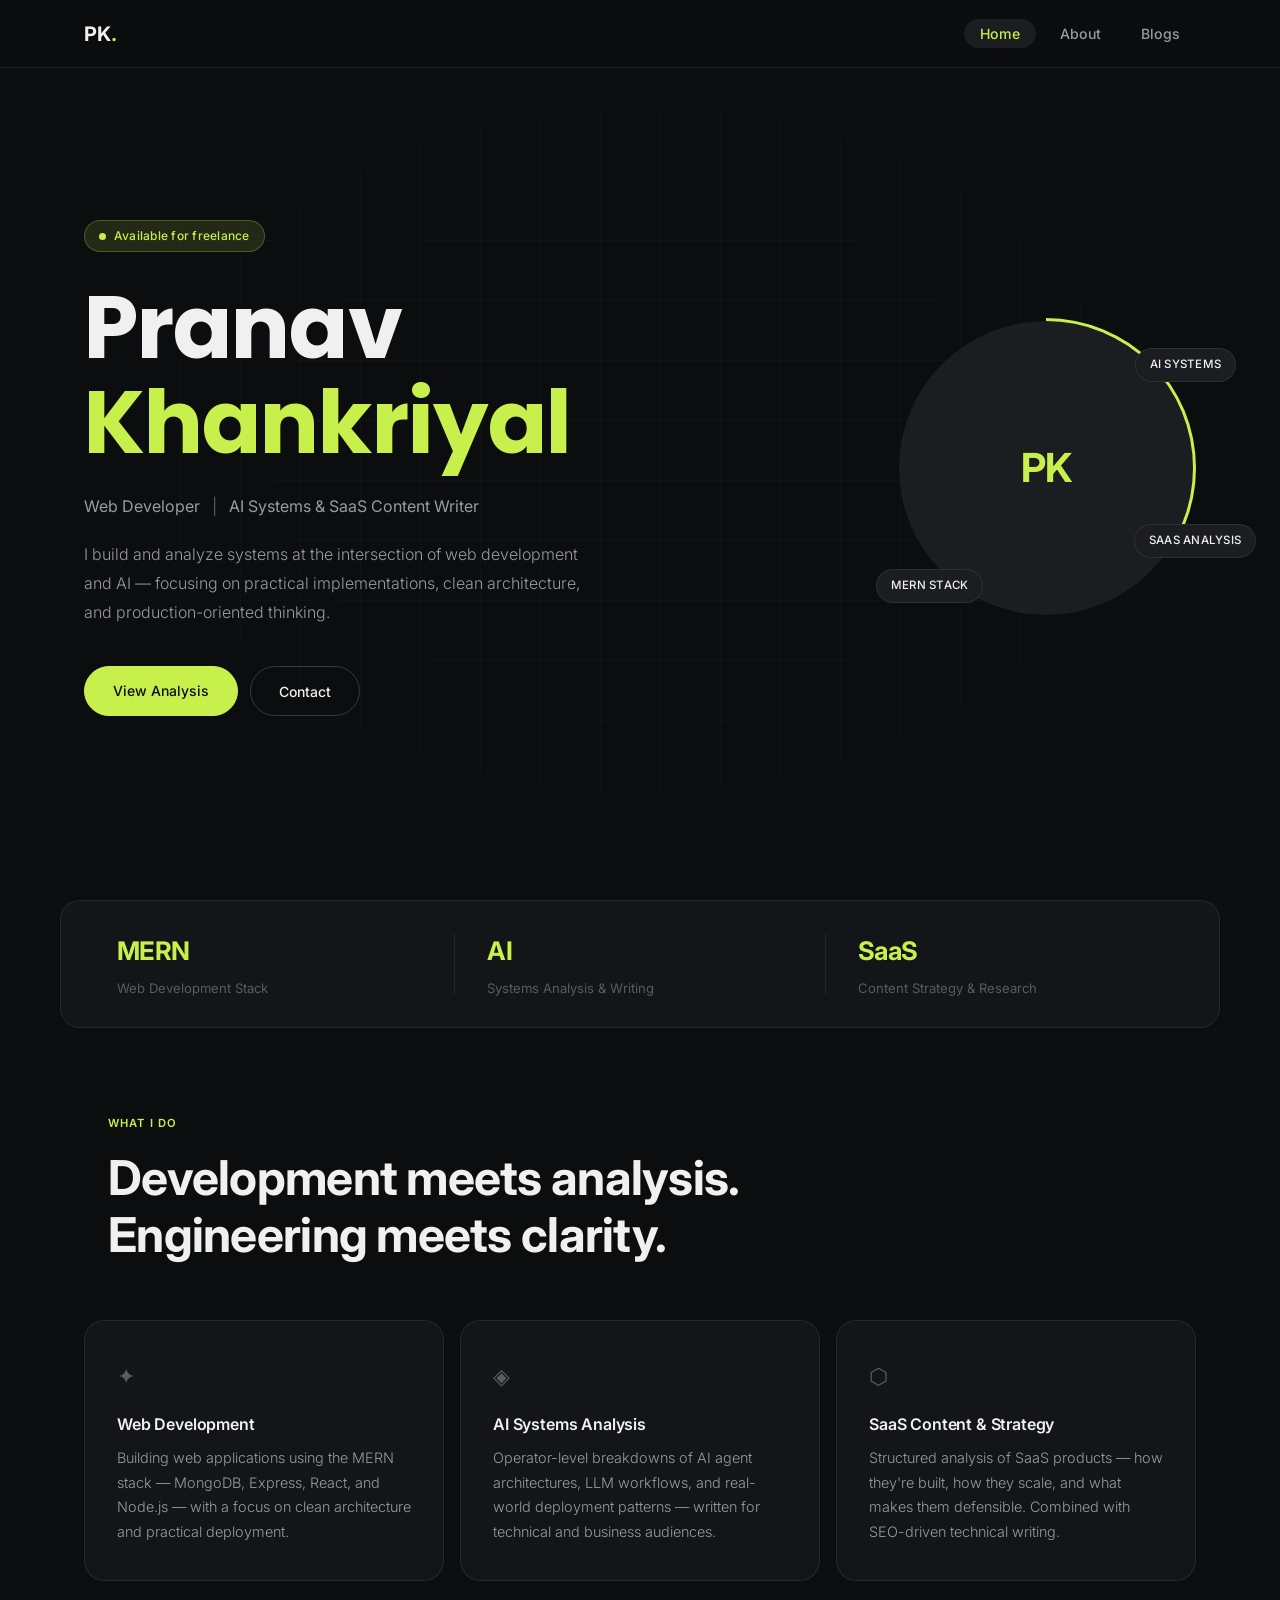
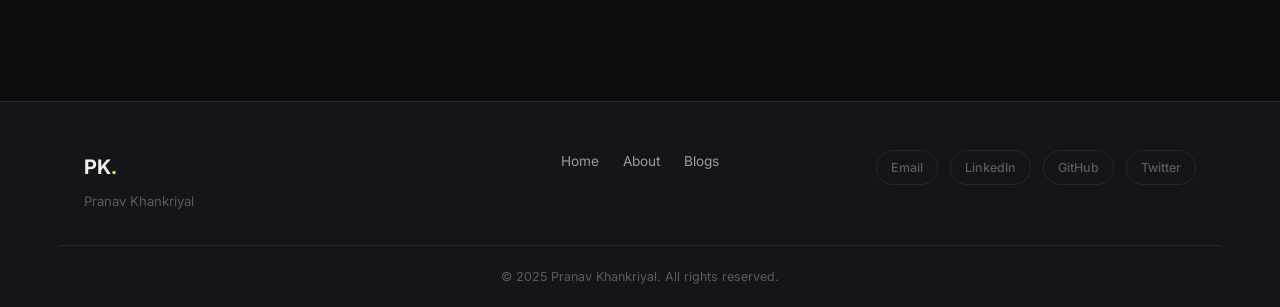
==== index.html @ 28753bcf "Add files via upload" ====
<!DOCTYPE html>
<html lang="en">
<head>
  <meta charset="UTF-8" />
  <meta name="viewport" content="width=device-width, initial-scale=1.0" />
  <title>Pranav Khankriyal — Web Developer & AI Systems Writer</title>
  <meta name="description" content="Pranav Khankriyal — Web Developer | AI Systems & SaaS Content Writer. Building and analyzing systems at the intersection of web development and AI." />
  <link rel="stylesheet" href="styles.css" />
  <link rel="preconnect" href="https://fonts.googleapis.com" />
  <link rel="preconnect" href="https://fonts.gstatic.com" crossorigin />
  <link href="https://fonts.googleapis.com/css2?family=Inter:wght@300;400;500;600;700&family=Poppins:wght@600;700&display=swap" rel="stylesheet" />
</head>
<body>

  <!-- NAVBAR -->
  <nav class="navbar" id="navbar">
    <div class="nav-inner">
      <a href="index.html" class="nav-logo">PK<span class="dot">.</span></a>
      <ul class="nav-links" id="navLinks">
        <li><a href="index.html" class="active">Home</a></li>
        <li><a href="about.html">About</a></li>
        <li><a href="blogs.html">Blogs</a></li>
      </ul>
      <button class="hamburger" id="hamburger" aria-label="Toggle menu" aria-expanded="false">
        <span></span><span></span><span></span>
      </button>
    </div>
  </nav>

  <!-- HERO -->
  <main>
    <section class="hero" id="hero">
      <div class="hero-bg-grid"></div>
      <div class="hero-content">
        <span class="hero-badge">Available for freelance</span>
        <h1 class="hero-name">
          Pranav<br /><em>Khankriyal</em>
        </h1>
        <p class="hero-subtitle">Web Developer <span class="sep">|</span> AI Systems &amp; SaaS Content Writer</p>
        <p class="hero-desc">
          I build and analyze systems at the intersection of web development and AI — focusing on practical implementations, clean architecture, and production-oriented thinking.
        </p>
        <div class="hero-ctas">
          <a href="blogs.html" class="btn btn-primary">View Analysis</a>
          <button class="btn btn-outline" id="contactBtn">Contact</button>
        </div>
      </div>
      <div class="hero-visual">
        <div class="profile-ring">
          <img src="assets/profile.jpg" alt="Pranav Khankriyal" class="profile-img" onerror="this.style.display='none'; this.nextElementSibling.style.display='flex'" />
          <div class="profile-placeholder" aria-label="Profile photo placeholder" style="display:none">PK</div>
        </div>
        <div class="floating-tag tag-1">AI Systems</div>
        <div class="floating-tag tag-2">SaaS Analysis</div>
        <div class="floating-tag tag-3">MERN Stack</div>
      </div>
    </section>

    <!-- QUICK STATS -->
    <section class="stats-strip">
      <div class="stat-item">
        <span class="stat-num">MERN</span>
        <span class="stat-label">Web Development Stack</span>
      </div>
      <div class="stat-divider"></div>
      <div class="stat-item">
        <span class="stat-num">AI</span>
        <span class="stat-label">Systems Analysis & Writing</span>
      </div>
      <div class="stat-divider"></div>
      <div class="stat-item">
        <span class="stat-num">SaaS</span>
        <span class="stat-label">Content Strategy & Research</span>
      </div>
    </section>

    <!-- WHAT I DO -->
    <section class="services">
      <div class="section-header">
        <span class="section-tag">What I Do</span>
        <h2 class="section-title">Development meets analysis.<br />Engineering meets clarity.</h2>
      </div>
      <div class="services-grid">
        <div class="service-card">
          <div class="service-icon">✦</div>
          <h3>Web Development</h3>
          <p>Building web applications using the MERN stack — MongoDB, Express, React, and Node.js — with a focus on clean architecture and practical deployment.</p>
        </div>
        <div class="service-card">
          <div class="service-icon">◈</div>
          <h3>AI Systems Analysis</h3>
          <p>Operator-level breakdowns of AI agent architectures, LLM workflows, and real-world deployment patterns — written for technical and business audiences.</p>
        </div>
        <div class="service-card">
          <div class="service-icon">⬡</div>
          <h3>SaaS Content & Strategy</h3>
          <p>Structured analysis of SaaS products — how they're built, how they scale, and what makes them defensible. Combined with SEO-driven technical writing.</p>
        </div>
      </div>
    </section>
  </main>

  <!-- FOOTER -->
  <footer class="footer" id="footer">
    <div class="footer-inner">
      <div class="footer-brand">
        <span class="nav-logo">PK<span class="dot">.</span></span>
        <p>Pranav Khankriyal</p>
      </div>
      <div class="footer-links">
        <a href="index.html">Home</a>
        <a href="about.html">About</a>
        <a href="blogs.html">Blogs</a>
      </div>
      <div class="footer-social">
        <a href="mailto:pranavkhankriyal@gmail.com" class="social-link">Email</a>
        <a href="https://www.linkedin.com/in/pranav-khankriyal-8a0748310" target="_blank" rel="noopener noreferrer" class="social-link">LinkedIn</a>
        <a href="#" class="social-link">GitHub</a>
        <a href="#" class="social-link">Twitter</a>
      </div>
    </div>
    <div class="footer-bottom">
      <p>© 2025 Pranav Khankriyal. All rights reserved.</p>
    </div>
  </footer>

  <script src="script.js"></script>
</body>
</html>
---- styles.css ----
/* ============================================================
   PRANAV KHANKRIYAL — PORTFOLIO STYLESHEET
   Aesthetic: Editorial dark-base, sharp typographic contrast
   Fonts: Syne (display) + DM Sans (body)
   ============================================================ */

/* ----------------------------------------------------------
   CUSTOM PROPERTIES
   ---------------------------------------------------------- */
:root {
  --bg: #0c0d0f;
  --bg-surface: #131518;
  --bg-elevated: #1b1d21;
  --border: rgba(255, 255, 255, 0.08);
  --border-hover: rgba(255, 255, 255, 0.18);

  --text-primary: #f0f0ee;
  --text-secondary: #9a9b9d;
  --text-muted: #5a5b5d;

  --accent: #c8f04c;       /* Sharp lime — signature accent */
  --accent-dim: rgba(200, 240, 76, 0.12);
  --accent-hover: #d4f562;

  --font-display: 'Inter', sans-serif;
  --font-body: 'Inter', sans-serif;

  --radius-sm: 6px;
  --radius-md: 12px;
  --radius-lg: 20px;
  --radius-pill: 100px;

  --nav-h: 68px;
  --max-w: 1160px;
  --section-gap: 120px;

  --transition: 0.25s cubic-bezier(0.4, 0, 0.2, 1);
  --transition-slow: 0.45s cubic-bezier(0.4, 0, 0.2, 1);
}

/* ----------------------------------------------------------
   RESET & BASE
   ---------------------------------------------------------- */
*, *::before, *::after { box-sizing: border-box; margin: 0; padding: 0; }

html {
  scroll-behavior: smooth;
  font-size: 16px;
}

body {
  background-color: var(--bg);
  color: var(--text-primary);
  font-family: 'Inter', sans-serif;
  font-weight: 400;
  line-height: 1.7;
  -webkit-font-smoothing: antialiased;
  overflow-x: hidden;
}

img { max-width: 100%; display: block; }
a { text-decoration: none; color: inherit; }
ul { list-style: none; }
button { font-family: inherit; cursor: pointer; border: none; background: none; }

/* ----------------------------------------------------------
   TYPOGRAPHY
   ---------------------------------------------------------- */
h1, h2, h3, h4 {
  font-family: 'Inter', sans-serif;
  font-weight: 700;
  line-height: 1.2;
  letter-spacing: -0.015em;
}

em {
  font-style: normal;
  color: var(--accent);
  font-weight: inherit;
  transition: text-shadow 0.3s ease, color 0.3s ease;
}

.hero-name em:hover {
  color: var(--accent-hover);
  text-shadow: 0 0 32px rgba(200, 240, 76, 0.35);
}

/* ----------------------------------------------------------
   LAYOUT UTILITIES
   ---------------------------------------------------------- */
.container {
  max-width: var(--max-w);
  margin: 0 auto;
  padding: 0 24px;
}

/* ----------------------------------------------------------
   NAVBAR
   ---------------------------------------------------------- */
.navbar {
  position: fixed;
  top: 0; left: 0; right: 0;
  z-index: 1000;
  height: var(--nav-h);
  background: rgba(12, 13, 15, 0.82);
  backdrop-filter: blur(18px);
  -webkit-backdrop-filter: blur(18px);
  border-bottom: 1px solid var(--border);
  transition: background var(--transition), box-shadow var(--transition);
}

.navbar.scrolled {
  background: rgba(12, 13, 15, 0.96);
  box-shadow: 0 4px 32px rgba(0,0,0,0.4);
}

.nav-inner {
  max-width: var(--max-w);
  margin: 0 auto;
  padding: 0 24px;
  height: 100%;
  display: flex;
  align-items: center;
  justify-content: space-between;
}

.nav-logo {
  font-family: 'Inter', sans-serif;
  font-size: 1.25rem;
  font-weight: 700;
  color: var(--text-primary);
  letter-spacing: -0.01em;
  transition: color var(--transition);
}

.nav-logo:hover { color: var(--accent); }

.nav-logo .dot { color: var(--accent); }

.nav-links {
  display: flex;
  align-items: center;
  gap: 8px;
}

.nav-links a {
  font-family: 'Inter', sans-serif;
  font-size: 0.88rem;
  font-weight: 500;
  color: var(--text-secondary);
  padding: 6px 16px;
  border-radius: var(--radius-pill);
  transition: color var(--transition), background var(--transition);
  letter-spacing: 0;
}

.nav-links a:hover,
.nav-links a.active {
  color: var(--text-primary);
  background: var(--bg-elevated);
}

.nav-links a.active { color: var(--accent); }

/* Hamburger */
.hamburger {
  display: none;
  flex-direction: column;
  gap: 5px;
  padding: 8px;
  border-radius: var(--radius-sm);
  transition: background var(--transition);
}

.hamburger:hover { background: var(--bg-elevated); }

.hamburger span {
  display: block;
  width: 22px;
  height: 2px;
  background: var(--text-primary);
  border-radius: 2px;
  transition: transform var(--transition), opacity var(--transition);
}

.hamburger.open span:nth-child(1) { transform: translateY(7px) rotate(45deg); }
.hamburger.open span:nth-child(2) { opacity: 0; transform: scaleX(0); }
.hamburger.open span:nth-child(3) { transform: translateY(-7px) rotate(-45deg); }

/* ----------------------------------------------------------
   BUTTONS
   ---------------------------------------------------------- */
.btn {
  display: inline-flex;
  align-items: center;
  gap: 8px;
  font-family: 'Inter', sans-serif;
  font-size: 0.875rem;
  font-weight: 500;
  padding: 12px 28px;
  border-radius: var(--radius-pill);
  border: 1.5px solid transparent;
  transition: background var(--transition), color var(--transition), border-color var(--transition), transform var(--transition), box-shadow var(--transition);
  cursor: pointer;
  white-space: nowrap;
  letter-spacing: 0;
}

.btn:active { transform: scale(0.97); }

.btn-primary {
  background: var(--accent);
  color: #0c0d0f;
  border-color: var(--accent);
}

.btn-primary:hover {
  background: var(--accent-hover);
  border-color: var(--accent-hover);
  box-shadow: 0 0 28px rgba(200, 240, 76, 0.3);
  transform: translateY(-2px);
}

.btn-outline {
  background: transparent;
  color: var(--text-primary);
  border-color: var(--border-hover);
}

.btn-outline:hover {
  border-color: var(--accent);
  color: var(--accent);
  transform: translateY(-2px);
}

.btn-sm {
  padding: 8px 20px;
  font-size: 0.82rem;
}

/* ----------------------------------------------------------
   SECTION COMMON
   ---------------------------------------------------------- */
.section-tag {
  display: inline-block;
  font-family: 'Inter', sans-serif;
  font-size: 0.7rem;
  font-weight: 600;
  letter-spacing: 0.1em;
  text-transform: uppercase;
  color: var(--accent);
  margin-bottom: 16px;
}

.section-title {
  font-size: clamp(2rem, 4vw, 3rem);
  color: var(--text-primary);
  margin-bottom: 56px;
}

.section-header {
  max-width: var(--max-w);
  margin: 0 auto;
  padding: 0 24px;
  margin-bottom: 0;
}

/* ----------------------------------------------------------
   HERO
   ---------------------------------------------------------- */
.hero {
  min-height: 100vh;
  display: flex;
  align-items: center;
  justify-content: space-between;
  padding: calc(var(--nav-h) + 48px) 24px 80px;
  max-width: var(--max-w);
  margin: 0 auto;
  gap: 64px;
  position: relative;
}

.hero-bg-grid {
  position: fixed;
  inset: 0;
  z-index: -1;
  background-image:
    linear-gradient(rgba(255,255,255,0.025) 1px, transparent 1px),
    linear-gradient(90deg, rgba(255,255,255,0.025) 1px, transparent 1px);
  background-size: 60px 60px;
  mask-image: radial-gradient(ellipse 80% 80% at 50% 50%, black 30%, transparent 100%);
}

.hero-content {
  flex: 1 1 0;
  min-width: 0;
  max-width: 580px;
}

.hero-badge {
  display: inline-flex;
  align-items: center;
  gap: 8px;
  font-size: 0.75rem;
  font-weight: 500;
  color: var(--accent);
  background: var(--accent-dim);
  border: 1px solid rgba(200, 240, 76, 0.25);
  padding: 5px 14px;
  border-radius: var(--radius-pill);
  margin-bottom: 28px;
  letter-spacing: 0.02em;
}

.hero-badge::before {
  content: '';
  width: 7px; height: 7px;
  background: var(--accent);
  border-radius: 50%;
  animation: pulse 2s ease-in-out infinite;
}

@keyframes pulse {
  0%, 100% { opacity: 1; transform: scale(1); }
  50% { opacity: 0.5; transform: scale(0.8); }
}

.hero-name {
  font-family: 'Poppins', sans-serif;
  font-size: clamp(3rem, 7vw, 5.5rem);
  font-weight: 700;
  line-height: 1.08;
  letter-spacing: -0.01em;
  margin-bottom: 24px;
  animation: fadeUp 0.7s ease both;
}

.hero-subtitle {
  font-family: 'Inter', sans-serif;
  font-size: clamp(0.9rem, 2vw, 1rem);
  color: var(--text-secondary);
  font-weight: 400;
  margin-bottom: 20px;
  line-height: 1.6;
  animation: fadeUp 0.7s 0.1s ease both;
}

.hero-subtitle .sep {
  color: var(--text-muted);
  margin: 0 8px;
}

.hero-desc {
  font-size: 1rem;
  color: var(--text-secondary);
  font-weight: 300;
  margin-bottom: 40px;
  line-height: 1.8;
  max-width: 520px;
  animation: fadeUp 0.7s 0.2s ease both;
}

.hero-ctas {
  display: flex;
  gap: 12px;
  flex-wrap: wrap;
  animation: fadeUp 0.7s 0.3s ease both;
}

/* Hero Visual */
.hero-visual {
  flex: 0 0 auto;
  position: relative;
  animation: fadeUp 0.7s 0.15s ease both;
  min-width: 300px;
}

.profile-ring {
  width: 300px;
  height: 300px;
  border-radius: 50%;
  padding: 3px;
  background: conic-gradient(var(--accent) 0deg 120deg, transparent 120deg 360deg);
  position: relative;
  flex-shrink: 0;
}

.profile-img {
  width: 100%;
  height: 100%;
  border-radius: 50%;
  object-fit: cover;
  object-position: top center;
  display: block;
}

.profile-placeholder {
  width: 100%;
  height: 100%;
  border-radius: 50%;
  background: var(--bg-elevated);
  display: flex;
  align-items: center;
  justify-content: center;
  font-family: 'Inter', sans-serif;
  font-size: 2.5rem;
  font-weight: 700;
  color: var(--accent);
  letter-spacing: -0.02em;
}

/* Floating tags */
.floating-tag {
  position: absolute;
  font-family: 'Inter', sans-serif;
  font-size: 0.72rem;
  font-weight: 500;
  letter-spacing: 0.02em;
  text-transform: uppercase;
  color: var(--text-primary);
  background: var(--bg-elevated);
  border: 1px solid var(--border);
  padding: 6px 14px;
  border-radius: var(--radius-pill);
  white-space: nowrap;
  animation: float 3s ease-in-out infinite;
}

.tag-1 { top: 10%; right: -40px; animation-delay: 0s; }
.tag-2 { bottom: 20%; right: -60px; animation-delay: 0.8s; }
.tag-3 { bottom: 5%; left: -20px; animation-delay: 1.6s; }

@keyframes float {
  0%, 100% { transform: translateY(0); }
  50% { transform: translateY(-8px); }
}

@keyframes fadeUp {
  from { opacity: 0; transform: translateY(20px); }
  to { opacity: 1; transform: translateY(0); }
}

/* ----------------------------------------------------------
   STATS STRIP
   ---------------------------------------------------------- */
.stats-strip {
  max-width: var(--max-w);
  margin: 0 auto 80px;
  padding: 0 24px;
  display: flex;
  align-items: center;
  gap: 0;
  border: 1px solid var(--border);
  border-radius: var(--radius-lg);
  overflow: hidden;
  background: var(--bg-surface);
}

.stat-item {
  flex: 1;
  display: flex;
  flex-direction: column;
  gap: 4px;
  padding: 28px 32px;
}

.stat-num {
  font-family: 'Inter', sans-serif;
  font-size: 1.6rem;
  font-weight: 700;
  color: var(--accent);
  letter-spacing: -0.02em;
}

.stat-label {
  font-size: 0.82rem;
  color: var(--text-muted);
  font-weight: 400;
}

.stat-divider {
  width: 1px;
  height: 60px;
  background: var(--border);
  flex-shrink: 0;
}

/* ----------------------------------------------------------
   SERVICES SECTION
   ---------------------------------------------------------- */
.services {
  max-width: var(--max-w);
  margin: 0 auto;
  padding: 0 24px var(--section-gap);
}

.services-grid {
  display: grid;
  grid-template-columns: repeat(3, 1fr);
  gap: 16px;
  margin-top: 48px;
}

.service-card {
  background: var(--bg-surface);
  border: 1px solid var(--border);
  border-radius: var(--radius-lg);
  padding: 36px 32px;
  transition: border-color var(--transition), background var(--transition), transform var(--transition-slow);
  cursor: default;
}

.service-card:hover {
  border-color: var(--border-hover);
  background: var(--bg-elevated);
  transform: translateY(-4px);
}

.service-card:hover .service-icon { color: var(--accent); }

.service-icon {
  font-size: 1.4rem;
  margin-bottom: 20px;
  color: var(--text-muted);
  transition: color var(--transition);
}

.service-card h3 {
  font-family: 'Inter', sans-serif;
  font-size: 1rem;
  font-weight: 600;
  margin-bottom: 12px;
  color: var(--text-primary);
  letter-spacing: -0.01em;
}

.service-card p {
  font-size: 0.9rem;
  color: var(--text-secondary);
  line-height: 1.7;
  font-weight: 300;
}

/* ----------------------------------------------------------
   PAGE HERO (About / Blogs)
   ---------------------------------------------------------- */
.page-hero {
  padding: calc(var(--nav-h) + 72px) 24px 64px;
  max-width: var(--max-w);
  margin: 0 auto;
}

.page-title {
  font-size: clamp(2rem, 5vw, 3.2rem);
  font-weight: 700;
  letter-spacing: -0.02em;
  margin-bottom: 20px;
  line-height: 1.2;
  animation: fadeUp 0.6s ease both;
}

.page-subtitle {
  font-size: 1.05rem;
  color: var(--text-secondary);
  font-weight: 300;
  max-width: 560px;
  line-height: 1.75;
  animation: fadeUp 0.6s 0.1s ease both;
}

/* ----------------------------------------------------------
   ABOUT SECTION
   ---------------------------------------------------------- */
.about-section {
  max-width: var(--max-w);
  margin: 0 auto;
  padding: 0 24px var(--section-gap);
}

.about-grid {
  display: grid;
  grid-template-columns: 320px 1fr;
  gap: 48px;
  align-items: start;
}

/* Profile Card */
.about-profile-card {
  background: var(--bg-surface);
  border: 1px solid var(--border);
  border-radius: var(--radius-lg);
  padding: 36px 28px;
  display: flex;
  flex-direction: column;
  align-items: center;
  gap: 16px;
  position: sticky;
  top: calc(var(--nav-h) + 24px);
}

.about-ring {
  width: 160px;
  height: 160px;
}

.about-name {
  font-size: 1.1rem;
  font-weight: 600;
  letter-spacing: -0.01em;
  text-align: center;
}

.about-role {
  font-size: 0.82rem;
  color: var(--text-muted);
  text-align: center;
  line-height: 1.5;
}

.about-quick-facts {
  width: 100%;
  border-top: 1px solid var(--border);
  padding-top: 20px;
  display: flex;
  flex-direction: column;
  gap: 12px;
}

.about-quick-facts li {
  display: flex;
  align-items: center;
  gap: 10px;
  font-size: 0.85rem;
  color: var(--text-secondary);
}

.fact-icon { font-size: 1rem; flex-shrink: 0; }

/* About Text */
.about-text-col {
  display: flex;
  flex-direction: column;
  gap: 48px;
}

.about-block-title {
  font-size: 0.7rem;
  font-weight: 600;
  letter-spacing: 0.09em;
  text-transform: uppercase;
  color: var(--accent);
  margin-bottom: 16px;
}

.about-block p {
  font-size: 1rem;
  color: var(--text-secondary);
  line-height: 1.8;
  font-weight: 300;
  margin-bottom: 12px;
}

.about-block p:last-child { margin-bottom: 0; }

/* Skills */
.skills-grid {
  display: flex;
  flex-wrap: wrap;
  gap: 8px;
  margin-bottom: 16px;
}

.skill-pill {
  font-family: 'Inter', sans-serif;
  font-size: 0.78rem;
  font-weight: 500;
  color: var(--text-primary);
  background: var(--bg-elevated);
  border: 1px solid var(--border);
  padding: 6px 14px;
  border-radius: var(--radius-pill);
  letter-spacing: 0;
  transition: border-color var(--transition), color var(--transition);
  cursor: default;
}

.skill-pill:hover {
  border-color: var(--accent);
  color: var(--accent);
}

.skills-note {
  font-size: 0.88rem !important;
  color: var(--text-muted) !important;
}

.skills-note strong { color: var(--text-secondary); }

/* Interests */
.interests-list {
  display: flex;
  flex-direction: column;
  gap: 20px;
}

.interest-item {
  display: flex;
  gap: 16px;
  align-items: flex-start;
}

.interest-icon {
  font-size: 1rem;
  color: var(--accent);
  flex-shrink: 0;
  margin-top: 2px;
}

.interest-item strong {
  display: block;
  font-family: 'Inter', sans-serif;
  font-size: 0.9rem;
  font-weight: 600;
  margin-bottom: 4px;
  color: var(--text-primary);
}

.interest-item p {
  font-size: 0.88rem !important;
  color: var(--text-muted) !important;
  margin: 0 !important;
}

/* Goal */
.goal-text {
  font-size: 1.1rem !important;
  color: var(--text-primary) !important;
  border-left: 2px solid var(--accent);
  padding-left: 20px;
  font-style: italic;
  line-height: 1.75 !important;
}

/* ----------------------------------------------------------
   BLOG CONTROLS
   ---------------------------------------------------------- */
.blog-controls {
  max-width: var(--max-w);
  margin: 0 auto;
  padding: 0 24px 40px;
}

.filter-tags {
  display: flex;
  flex-wrap: wrap;
  gap: 8px;
}

.filter-btn {
  font-family: 'Inter', sans-serif;
  font-size: 0.82rem;
  font-weight: 500;
  letter-spacing: 0;
  color: var(--text-secondary);
  background: transparent;
  border: 1px solid var(--border);
  padding: 7px 18px;
  border-radius: var(--radius-pill);
  transition: all var(--transition);
  cursor: pointer;
}

.filter-btn:hover {
  border-color: var(--border-hover);
  color: var(--text-primary);
}

.filter-btn.active {
  background: var(--accent);
  color: #0c0d0f;
  border-color: var(--accent);
}

/* ----------------------------------------------------------
   BLOG GRID
   ---------------------------------------------------------- */
.blogs-section {
  max-width: var(--max-w);
  margin: 0 auto;
  padding: 0 24px 80px;
}

.blogs-grid {
  display: grid;
  grid-template-columns: repeat(auto-fill, minmax(320px, 1fr));
  gap: 20px;
}

.blog-card {
  background: var(--bg-surface);
  border: 1px solid var(--border);
  border-radius: var(--radius-lg);
  padding: 32px 28px;
  display: flex;
  flex-direction: column;
  gap: 0;
  transition: border-color var(--transition), background var(--transition), transform var(--transition-slow);
}

.blog-card:hover {
  border-color: var(--border-hover);
  background: var(--bg-elevated);
  transform: translateY(-4px);
}

.blog-card-header {
  display: flex;
  align-items: center;
  justify-content: space-between;
  margin-bottom: 16px;
}

.blog-tag {
  font-family: 'Inter', sans-serif;
  font-size: 0.7rem;
  font-weight: 600;
  letter-spacing: 0.06em;
  text-transform: uppercase;
  color: var(--accent);
  background: var(--accent-dim);
  padding: 4px 10px;
  border-radius: var(--radius-pill);
}

.blog-date {
  font-size: 0.78rem;
  color: var(--text-muted);
}

.blog-card-title {
  font-size: 1.05rem;
  font-weight: 600;
  letter-spacing: -0.01em;
  color: var(--text-primary);
  margin-bottom: 12px;
  line-height: 1.35;
}

.blog-card-desc {
  font-size: 0.88rem;
  color: var(--text-secondary);
  line-height: 1.75;
  font-weight: 300;
  flex: 1;
  margin-bottom: 24px;
}

.blog-card-footer {
  display: flex;
  align-items: center;
  justify-content: space-between;
  border-top: 1px solid var(--border);
  padding-top: 20px;
}

.read-time {
  font-size: 0.78rem;
  color: var(--text-muted);
}

.blog-read-btn { align-self: flex-end; }

.empty-state {
  text-align: center;
  padding: 80px 24px;
  color: var(--text-muted);
}

.empty-state span {
  display: block;
  font-family: var(--font-display);
  font-size: 1.1rem;
  font-weight: 600;
  color: var(--text-secondary);
  margin-bottom: 8px;
}

/* ----------------------------------------------------------
   CTA STRIP
   ---------------------------------------------------------- */
.cta-strip {
  max-width: var(--max-w);
  margin: 0 auto 80px;
  padding: 0 24px;
}

.cta-inner {
  background: var(--bg-surface);
  border: 1px solid var(--border);
  border-radius: var(--radius-lg);
  padding: 56px 48px;
  text-align: center;
  position: relative;
  overflow: hidden;
}

.cta-inner::before {
  content: '';
  position: absolute;
  top: -50%;
  left: 50%;
  transform: translateX(-50%);
  width: 400px;
  height: 200px;
  background: radial-gradient(ellipse, rgba(200,240,76,0.08) 0%, transparent 70%);
  pointer-events: none;
}

.cta-inner h2 {
  font-size: clamp(1.4rem, 3vw, 2rem);
  margin-bottom: 12px;
  letter-spacing: -0.03em;
}

.cta-inner p {
  color: var(--text-secondary);
  margin-bottom: 32px;
  font-size: 1rem;
  font-weight: 300;
}

/* ----------------------------------------------------------
   FOOTER
   ---------------------------------------------------------- */
.footer {
  border-top: 1px solid var(--border);
  background: var(--bg-surface);
}

.footer-inner {
  max-width: var(--max-w);
  margin: 0 auto;
  padding: 48px 24px 32px;
  display: grid;
  grid-template-columns: 1fr auto 1fr;
  align-items: start;
  gap: 32px;
}

.footer-brand p {
  font-size: 0.82rem;
  color: var(--text-muted);
  margin-top: 6px;
}

.footer-links {
  display: flex;
  flex-direction: row;
  align-items: center;
  gap: 24px;
}

.footer-links a {
  font-family: 'Inter', sans-serif;
  font-size: 0.85rem;
  font-weight: 400;
  color: var(--text-secondary);
  transition: color var(--transition);
}

.footer-links a:hover { color: var(--accent); }

.footer-social {
  display: flex;
  gap: 12px;
  justify-content: flex-end;
  flex-wrap: wrap;
}

.social-link {
  font-family: 'Inter', sans-serif;
  font-size: 0.78rem;
  font-weight: 500;
  letter-spacing: 0;
  color: var(--text-muted);
  border: 1px solid var(--border);
  padding: 6px 14px;
  border-radius: var(--radius-pill);
  transition: all var(--transition);
}

.social-link:hover {
  color: var(--accent);
  border-color: var(--accent);
}

.footer-bottom {
  max-width: var(--max-w);
  margin: 0 auto;
  padding: 20px 24px;
  border-top: 1px solid var(--border);
  text-align: center;
}

.footer-bottom p {
  font-size: 0.78rem;
  color: var(--text-muted);
}

/* ----------------------------------------------------------
   BR RESPONSIVE HELPER
   ---------------------------------------------------------- */
.br-desk { display: block; }

/* ----------------------------------------------------------
   RESPONSIVE
   ---------------------------------------------------------- */
@media (max-width: 900px) {
  .hero {
    flex-direction: column-reverse;
    align-items: center;
    text-align: center;
    min-height: auto;
    padding-top: calc(var(--nav-h) + 40px);
    gap: 40px;
  }

  .hero-ctas { justify-content: center; }
  .hero-content { max-width: 100%; min-width: unset; }
  .hero-desc { max-width: 100%; }
  .hero-visual { min-width: unset; }

  .floating-tag { display: none; }

  .profile-ring { width: 200px; height: 200px; }

  .services-grid { grid-template-columns: 1fr; }

  .stats-strip {
    flex-direction: column;
    gap: 0;
  }

  .stat-item { padding: 20px 24px; width: 100%; }

  .stat-divider { width: 100%; height: 1px; }

  .about-grid {
    grid-template-columns: 1fr;
  }

  .about-profile-card {
    position: static;
  }

  .footer-inner {
    grid-template-columns: 1fr;
    text-align: center;
  }

  .footer-social { justify-content: center; }

  .br-desk { display: none; }
}

@media (max-width: 640px) {
  :root { --section-gap: 72px; }

  .hamburger { display: flex; }

  .nav-links {
    position: fixed;
    top: var(--nav-h);
    left: 0; right: 0;
    background: rgba(12, 13, 15, 0.98);
    backdrop-filter: blur(20px);
    flex-direction: column;
    padding: 24px 24px 32px;
    gap: 4px;
    border-bottom: 1px solid var(--border);
    transform: translateY(-110%);
    opacity: 0;
    transition: transform var(--transition), opacity var(--transition);
    pointer-events: none;
  }

  .nav-links.open {
    transform: translateY(0);
    opacity: 1;
    pointer-events: all;
  }

  .nav-links a {
    display: block;
    padding: 12px 16px;
    font-size: 1rem;
    width: 100%;
  }

  .hero-name { font-size: clamp(2.8rem, 11vw, 4rem); }

  .blogs-grid { grid-template-columns: 1fr; }

  .cta-inner { padding: 36px 24px; }

  .section-title { margin-bottom: 32px; }
}
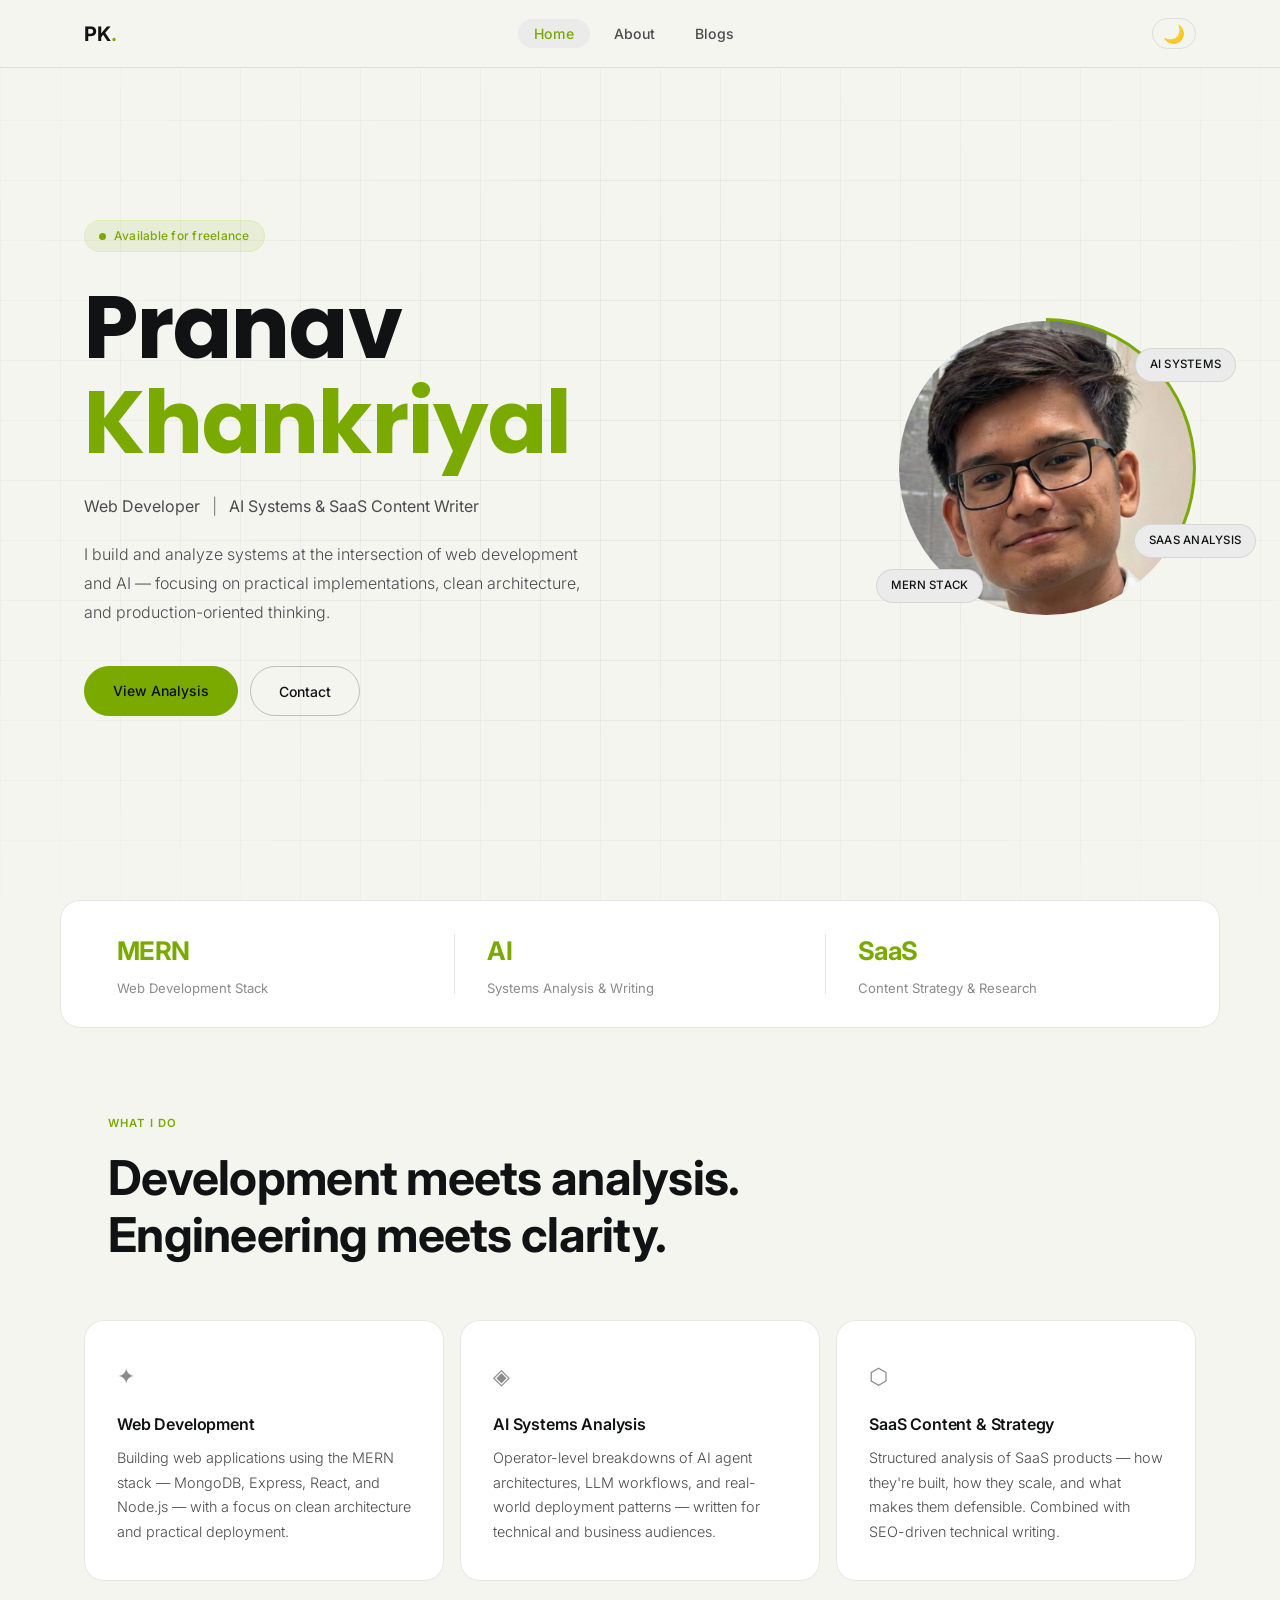
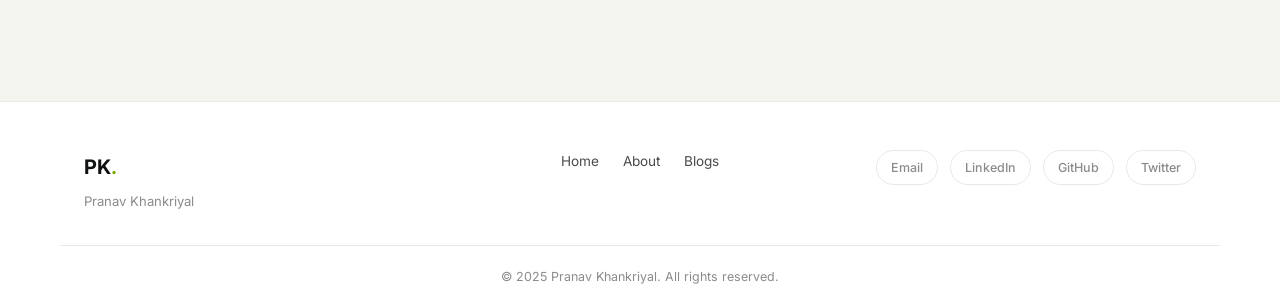
==== commit 6374dadb: "Add files via upload" ====
--- a/index.html
+++ b/index.html
@@ -1,15 +1,22 @@
 <!DOCTYPE html>
 <html lang="en">
+
 <head>
   <meta charset="UTF-8" />
   <meta name="viewport" content="width=device-width, initial-scale=1.0" />
   <title>Pranav Khankriyal — Web Developer & AI Systems Writer</title>
-  <meta name="description" content="Pranav Khankriyal — Web Developer | AI Systems & SaaS Content Writer. Building and analyzing systems at the intersection of web development and AI." />
+  <meta name="description"
+    content="Pranav Khankriyal — Web Developer | AI Systems & SaaS Content Writer. Building and analyzing systems at the intersection of web development and AI." />
   <link rel="stylesheet" href="styles.css" />
+  <!-- Prevent flash of wrong theme on load -->
+  <script>try { if (localStorage.getItem('pk-theme') === 'dark') { document.documentElement.setAttribute('data-theme', 'dark'); } } catch (e) { }</script>
   <link rel="preconnect" href="https://fonts.googleapis.com" />
   <link rel="preconnect" href="https://fonts.gstatic.com" crossorigin />
-  <link href="https://fonts.googleapis.com/css2?family=Inter:wght@300;400;500;600;700&family=Poppins:wght@600;700&display=swap" rel="stylesheet" />
+  <link
+    href="https://fonts.googleapis.com/css2?family=Inter:wght@300;400;500;600;700&family=Poppins:wght@600;700&display=swap"
+    rel="stylesheet" />
 </head>
+
 <body>
 
   <!-- NAVBAR -->
@@ -21,6 +28,8 @@
         <li><a href="about.html">About</a></li>
         <li><a href="blogs.html">Blogs</a></li>
       </ul>
+      <button class="theme-toggle" id="themeToggle" aria-label="Switch to light mode"
+        title="Switch to light mode">☀️</button>
       <button class="hamburger" id="hamburger" aria-label="Toggle menu" aria-expanded="false">
         <span></span><span></span><span></span>
       </button>
@@ -38,7 +47,8 @@
         </h1>
         <p class="hero-subtitle">Web Developer <span class="sep">|</span> AI Systems &amp; SaaS Content Writer</p>
         <p class="hero-desc">
-          I build and analyze systems at the intersection of web development and AI — focusing on practical implementations, clean architecture, and production-oriented thinking.
+          I build and analyze systems at the intersection of web development and AI — focusing on practical
+          implementations, clean architecture, and production-oriented thinking.
         </p>
         <div class="hero-ctas">
           <a href="blogs.html" class="btn btn-primary">View Analysis</a>
@@ -47,7 +57,8 @@
       </div>
       <div class="hero-visual">
         <div class="profile-ring">
-          <img src="assets/profile.jpg" alt="Pranav Khankriyal" class="profile-img" onerror="this.style.display='none'; this.nextElementSibling.style.display='flex'" />
+          <img src="assets/profile.jpg" alt="Pranav Khankriyal" class="profile-img"
+            onerror="this.style.display='none'; this.nextElementSibling.style.display='flex'" />
           <div class="profile-placeholder" aria-label="Profile photo placeholder" style="display:none">PK</div>
         </div>
         <div class="floating-tag tag-1">AI Systems</div>
@@ -84,17 +95,20 @@
         <div class="service-card">
           <div class="service-icon">✦</div>
           <h3>Web Development</h3>
-          <p>Building web applications using the MERN stack — MongoDB, Express, React, and Node.js — with a focus on clean architecture and practical deployment.</p>
+          <p>Building web applications using the MERN stack — MongoDB, Express, React, and Node.js — with a focus on
+            clean architecture and practical deployment.</p>
         </div>
         <div class="service-card">
           <div class="service-icon">◈</div>
           <h3>AI Systems Analysis</h3>
-          <p>Operator-level breakdowns of AI agent architectures, LLM workflows, and real-world deployment patterns — written for technical and business audiences.</p>
+          <p>Operator-level breakdowns of AI agent architectures, LLM workflows, and real-world deployment patterns —
+            written for technical and business audiences.</p>
         </div>
         <div class="service-card">
           <div class="service-icon">⬡</div>
           <h3>SaaS Content & Strategy</h3>
-          <p>Structured analysis of SaaS products — how they're built, how they scale, and what makes them defensible. Combined with SEO-driven technical writing.</p>
+          <p>Structured analysis of SaaS products — how they're built, how they scale, and what makes them defensible.
+            Combined with SEO-driven technical writing.</p>
         </div>
       </div>
     </section>
@@ -114,7 +128,8 @@
       </div>
       <div class="footer-social">
         <a href="mailto:pranavkhankriyal@gmail.com" class="social-link">Email</a>
-        <a href="https://www.linkedin.com/in/pranav-khankriyal-8a0748310" target="_blank" rel="noopener noreferrer" class="social-link">LinkedIn</a>
+        <a href="https://www.linkedin.com/in/pranav-khankriyal-8a0748310" target="_blank" rel="noopener noreferrer"
+          class="social-link">LinkedIn</a>
         <a href="#" class="social-link">GitHub</a>
         <a href="#" class="social-link">Twitter</a>
       </div>
@@ -126,4 +141,5 @@
 
   <script src="script.js"></script>
 </body>
-</html>
+
+</html>
--- a/styles.css
+++ b/styles.css
@@ -8,34 +8,87 @@
    CUSTOM PROPERTIES
    ---------------------------------------------------------- */
 :root {
-  --bg: #0c0d0f;
-  --bg-surface: #131518;
-  --bg-elevated: #1b1d21;
-  --border: rgba(255, 255, 255, 0.08);
+  /* ---- DEFAULT: LIGHT THEME ---- */
+  --bg:           #f5f5f0;
+  --bg-surface:   #ffffff;
+  --bg-elevated:  #ebebeb;
+  --border:       rgba(0, 0, 0, 0.09);
+  --border-hover: rgba(0, 0, 0, 0.22);
+
+  --text-primary:   #111213;
+  --text-secondary: #4a4b4d;
+  --text-muted:     #8a8b8d;
+
+  --accent:      #7aaa00;          /* Deep lime — readable on white */
+  --accent-dim:  rgba(122, 170, 0, 0.10);
+  --accent-hover:#8ec400;
+
+  --font-display: 'Inter', sans-serif;
+  --font-body:    'Inter', sans-serif;
+
+  --radius-sm:   6px;
+  --radius-md:   12px;
+  --radius-lg:   20px;
+  --radius-pill: 100px;
+
+  --nav-h:        68px;
+  --max-w:        1160px;
+  --section-gap:  120px;
+
+  --transition:      0.25s cubic-bezier(0.4, 0, 0.2, 1);
+  --transition-slow: 0.45s cubic-bezier(0.4, 0, 0.2, 1);
+}
+
+/* ----------------------------------------------------------
+   DARK THEME OVERRIDES
+   Applied when <html data-theme="dark"> is set
+   ---------------------------------------------------------- */
+[data-theme="dark"] {
+  --bg:           #0c0d0f;
+  --bg-surface:   #131518;
+  --bg-elevated:  #1b1d21;
+  --border:       rgba(255, 255, 255, 0.08);
   --border-hover: rgba(255, 255, 255, 0.18);
 
-  --text-primary: #f0f0ee;
+  --text-primary:   #f0f0ee;
   --text-secondary: #9a9b9d;
-  --text-muted: #5a5b5d;
-
-  --accent: #c8f04c;       /* Sharp lime — signature accent */
-  --accent-dim: rgba(200, 240, 76, 0.12);
-  --accent-hover: #d4f562;
-
-  --font-display: 'Inter', sans-serif;
-  --font-body: 'Inter', sans-serif;
-
-  --radius-sm: 6px;
-  --radius-md: 12px;
-  --radius-lg: 20px;
-  --radius-pill: 100px;
-
-  --nav-h: 68px;
-  --max-w: 1160px;
-  --section-gap: 120px;
-
-  --transition: 0.25s cubic-bezier(0.4, 0, 0.2, 1);
-  --transition-slow: 0.45s cubic-bezier(0.4, 0, 0.2, 1);
+  --text-muted:     #5a5b5d;
+
+  --accent:      #c8f04c;          /* Sharp lime — signature dark-mode accent */
+  --accent-dim:  rgba(200, 240, 76, 0.12);
+  --accent-hover:#d4f562;
+}
+
+/* Dark mode: navbar glass tint */
+[data-theme="dark"] .navbar {
+  background: rgba(12, 13, 15, 0.82);
+}
+
+[data-theme="dark"] .navbar.scrolled {
+  background: rgba(12, 13, 15, 0.96);
+  box-shadow: 0 4px 32px rgba(0,0,0,0.4);
+}
+
+/* Dark mode: hero bg grid (white lines on dark bg) */
+[data-theme="dark"] .hero-bg-grid {
+  background-image:
+    linear-gradient(rgba(255,255,255,0.025) 1px, transparent 1px),
+    linear-gradient(90deg, rgba(255,255,255,0.025) 1px, transparent 1px);
+}
+
+/* Dark mode: mobile nav overlay */
+[data-theme="dark"] .nav-links {
+  background: rgba(12, 13, 15, 0.98);
+}
+
+/* Dark mode: pullquote */
+[data-theme="dark"] .pullquote {
+  background: #131518;
+}
+
+/* Dark mode: hero badge border */
+[data-theme="dark"] .hero-badge {
+  border-color: rgba(200, 240, 76, 0.25);
 }
 
 /* ----------------------------------------------------------
@@ -102,7 +155,7 @@
   top: 0; left: 0; right: 0;
   z-index: 1000;
   height: var(--nav-h);
-  background: rgba(12, 13, 15, 0.82);
+  background: rgba(245, 245, 240, 0.88);
   backdrop-filter: blur(18px);
   -webkit-backdrop-filter: blur(18px);
   border-bottom: 1px solid var(--border);
@@ -110,8 +163,8 @@
 }
 
 .navbar.scrolled {
-  background: rgba(12, 13, 15, 0.96);
-  box-shadow: 0 4px 32px rgba(0,0,0,0.4);
+  background: rgba(245, 245, 240, 0.97);
+  box-shadow: 0 4px 32px rgba(0,0,0,0.08);
 }
 
 .nav-inner {
@@ -161,6 +214,35 @@
 }
 
 .nav-links a.active { color: var(--accent); }
+
+/* ----------------------------------------------------------
+   THEME TOGGLE BUTTON
+   ---------------------------------------------------------- */
+.theme-toggle {
+  font-size: 1.1rem;
+  line-height: 1;
+  padding: 6px 10px;
+  border-radius: var(--radius-pill);
+  border: 1px solid var(--border);
+  background: transparent;
+  color: var(--text-secondary);
+  cursor: pointer;
+  transition:
+    background var(--transition),
+    border-color var(--transition),
+    transform 0.2s ease;
+  flex-shrink: 0;
+  display: inline-flex;
+  align-items: center;
+  justify-content: center;
+  user-select: none;
+}
+
+.theme-toggle:hover {
+  background: var(--bg-elevated);
+  border-color: var(--border-hover);
+  transform: rotate(20deg) scale(1.1);
+}
 
 /* Hamburger */
 .hamburger {
@@ -285,8 +367,8 @@
   inset: 0;
   z-index: -1;
   background-image:
-    linear-gradient(rgba(255,255,255,0.025) 1px, transparent 1px),
-    linear-gradient(90deg, rgba(255,255,255,0.025) 1px, transparent 1px);
+    linear-gradient(rgba(0,0,0,0.045) 1px, transparent 1px),
+    linear-gradient(90deg, rgba(0,0,0,0.045) 1px, transparent 1px);
   background-size: 60px 60px;
   mask-image: radial-gradient(ellipse 80% 80% at 50% 50%, black 30%, transparent 100%);
 }
@@ -1072,7 +1154,7 @@
     position: fixed;
     top: var(--nav-h);
     left: 0; right: 0;
-    background: rgba(12, 13, 15, 0.98);
+    background: rgba(245, 245, 240, 0.98);
     backdrop-filter: blur(20px);
     flex-direction: column;
     padding: 24px 24px 32px;
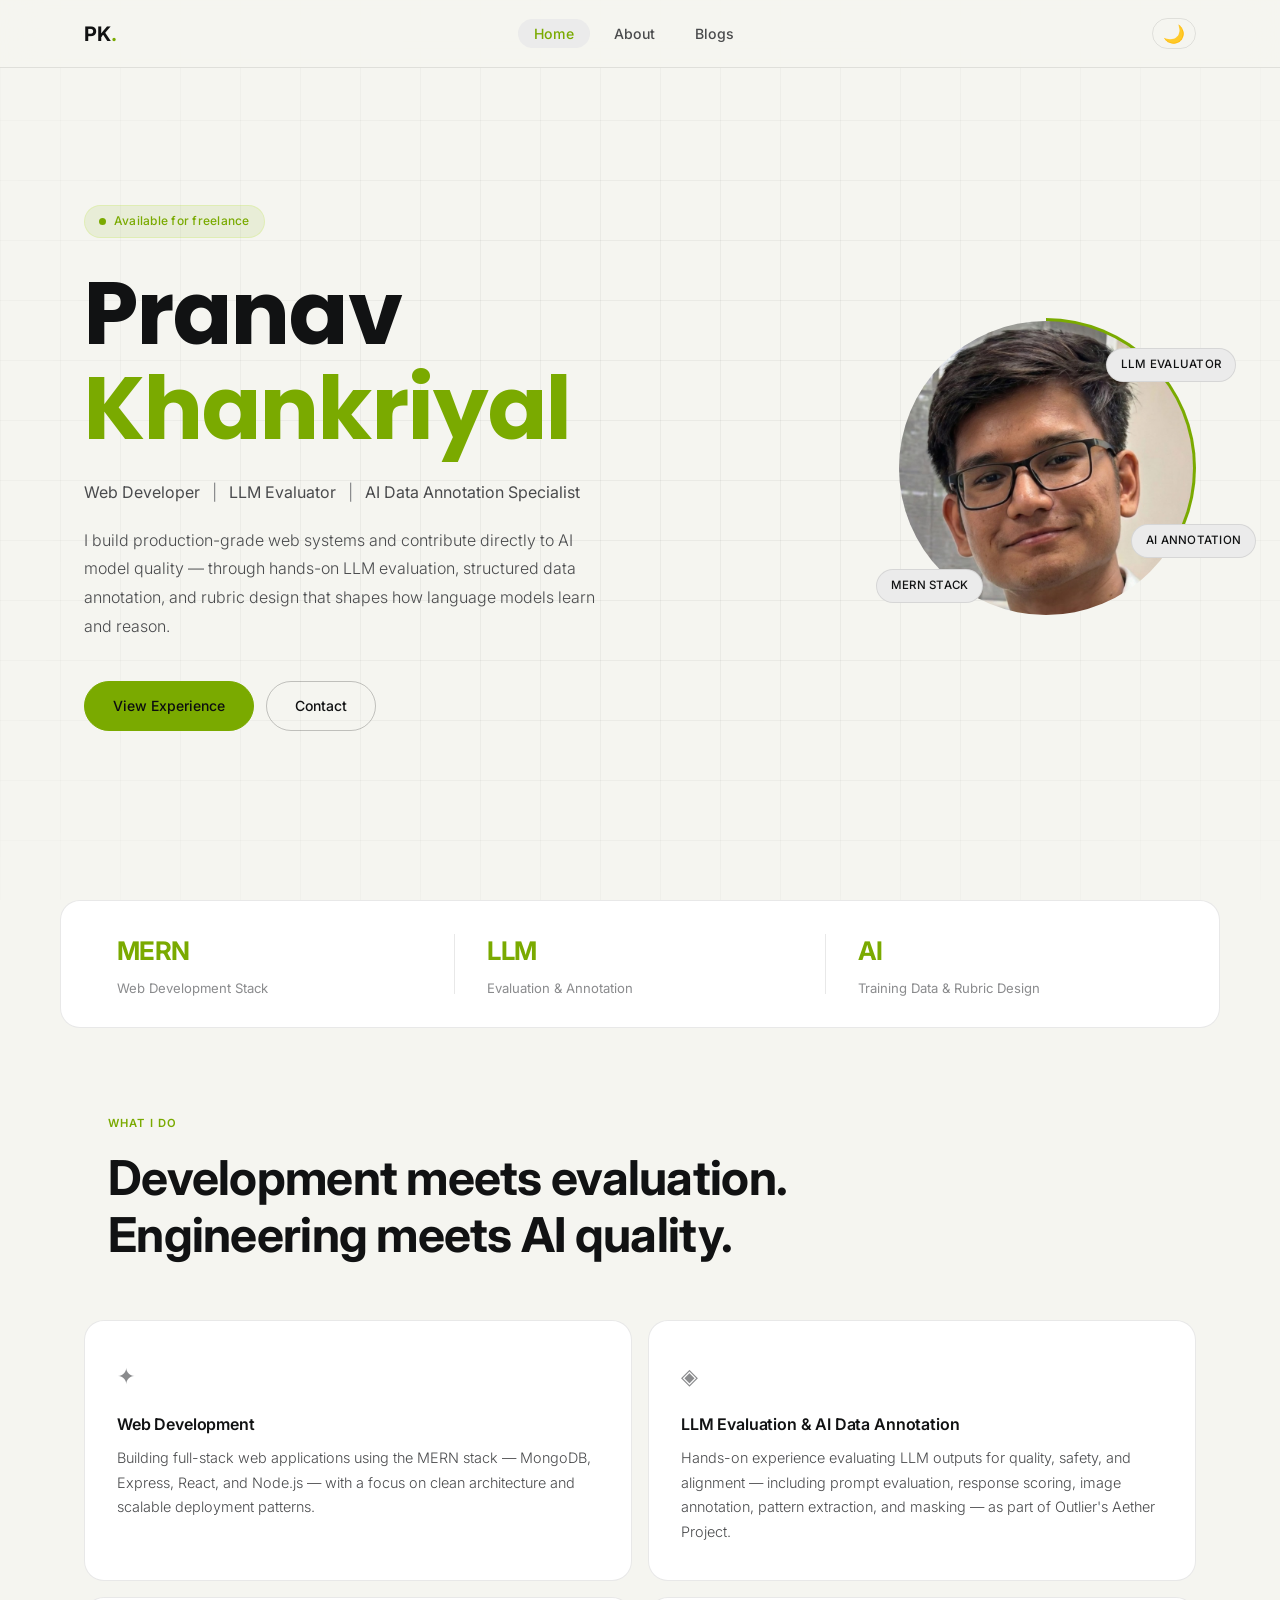
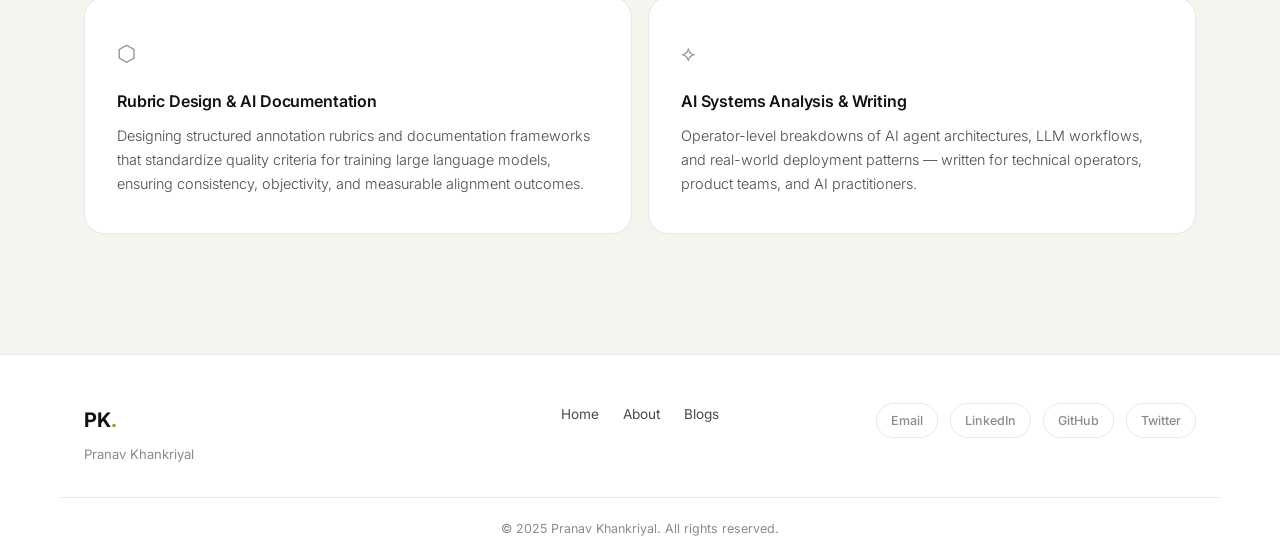
==== commit 7f9e4ed2: "Add files via upload" ====
--- a/index.html
+++ b/index.html
@@ -4,9 +4,9 @@
 <head>
   <meta charset="UTF-8" />
   <meta name="viewport" content="width=device-width, initial-scale=1.0" />
-  <title>Pranav Khankriyal — Web Developer & AI Systems Writer</title>
+  <title>Pranav Khankriyal — Web Developer, LLM Evaluator & AI Data Annotation Specialist</title>
   <meta name="description"
-    content="Pranav Khankriyal — Web Developer | AI Systems & SaaS Content Writer. Building and analyzing systems at the intersection of web development and AI." />
+    content="Pranav Khankriyal — Web Developer | LLM Evaluator | AI Data Annotation Specialist. Hands-on experience in prompt & response evaluation, image annotation, pattern extraction, and rubric design for training large language models." />
   <link rel="stylesheet" href="styles.css" />
   <!-- Prevent flash of wrong theme on load -->
   <script>try { if (localStorage.getItem('pk-theme') === 'dark') { document.documentElement.setAttribute('data-theme', 'dark'); } } catch (e) { }</script>
@@ -45,13 +45,12 @@
         <h1 class="hero-name">
           Pranav<br /><em>Khankriyal</em>
         </h1>
-        <p class="hero-subtitle">Web Developer <span class="sep">|</span> AI Systems &amp; SaaS Content Writer</p>
+        <p class="hero-subtitle">Web Developer <span class="sep">|</span> LLM Evaluator <span class="sep">|</span> AI Data Annotation Specialist</p>
         <p class="hero-desc">
-          I build and analyze systems at the intersection of web development and AI — focusing on practical
-          implementations, clean architecture, and production-oriented thinking.
+          I build production-grade web systems and contribute directly to AI model quality &mdash; through hands-on LLM evaluation, structured data annotation, and rubric design that shapes how language models learn and reason.
         </p>
         <div class="hero-ctas">
-          <a href="blogs.html" class="btn btn-primary">View Analysis</a>
+          <a href="about.html" class="btn btn-primary">View Experience</a>
           <button class="btn btn-outline" id="contactBtn">Contact</button>
         </div>
       </div>
@@ -61,8 +60,8 @@
             onerror="this.style.display='none'; this.nextElementSibling.style.display='flex'" />
           <div class="profile-placeholder" aria-label="Profile photo placeholder" style="display:none">PK</div>
         </div>
-        <div class="floating-tag tag-1">AI Systems</div>
-        <div class="floating-tag tag-2">SaaS Analysis</div>
+        <div class="floating-tag tag-1">LLM Evaluator</div>
+        <div class="floating-tag tag-2">AI Annotation</div>
         <div class="floating-tag tag-3">MERN Stack</div>
       </div>
     </section>
@@ -75,13 +74,13 @@
       </div>
       <div class="stat-divider"></div>
       <div class="stat-item">
-        <span class="stat-num">AI</span>
-        <span class="stat-label">Systems Analysis & Writing</span>
+        <span class="stat-num">LLM</span>
+        <span class="stat-label">Evaluation & Annotation</span>
       </div>
       <div class="stat-divider"></div>
       <div class="stat-item">
-        <span class="stat-num">SaaS</span>
-        <span class="stat-label">Content Strategy & Research</span>
+        <span class="stat-num">AI</span>
+        <span class="stat-label">Training Data & Rubric Design</span>
       </div>
     </section>
 
@@ -89,26 +88,28 @@
     <section class="services">
       <div class="section-header">
         <span class="section-tag">What I Do</span>
-        <h2 class="section-title">Development meets analysis.<br />Engineering meets clarity.</h2>
+        <h2 class="section-title">Development meets evaluation.<br />Engineering meets AI quality.</h2>
       </div>
       <div class="services-grid">
         <div class="service-card">
           <div class="service-icon">✦</div>
           <h3>Web Development</h3>
-          <p>Building web applications using the MERN stack — MongoDB, Express, React, and Node.js — with a focus on
-            clean architecture and practical deployment.</p>
+          <p>Building full-stack web applications using the MERN stack — MongoDB, Express, React, and Node.js — with a focus on clean architecture and scalable deployment patterns.</p>
         </div>
         <div class="service-card">
           <div class="service-icon">◈</div>
-          <h3>AI Systems Analysis</h3>
-          <p>Operator-level breakdowns of AI agent architectures, LLM workflows, and real-world deployment patterns —
-            written for technical and business audiences.</p>
+          <h3>LLM Evaluation & AI Data Annotation</h3>
+          <p>Hands-on experience evaluating LLM outputs for quality, safety, and alignment — including prompt evaluation, response scoring, image annotation, pattern extraction, and masking — as part of Outlier's Aether Project.</p>
         </div>
         <div class="service-card">
           <div class="service-icon">⬡</div>
-          <h3>SaaS Content & Strategy</h3>
-          <p>Structured analysis of SaaS products — how they're built, how they scale, and what makes them defensible.
-            Combined with SEO-driven technical writing.</p>
+          <h3>Rubric Design & AI Documentation</h3>
+          <p>Designing structured annotation rubrics and documentation frameworks that standardize quality criteria for training large language models, ensuring consistency, objectivity, and measurable alignment outcomes.</p>
+        </div>
+        <div class="service-card">
+          <div class="service-icon">⟡</div>
+          <h3>AI Systems Analysis & Writing</h3>
+          <p>Operator-level breakdowns of AI agent architectures, LLM workflows, and real-world deployment patterns — written for technical operators, product teams, and AI practitioners.</p>
         </div>
       </div>
     </section>
--- a/styles.css
+++ b/styles.css
@@ -578,7 +578,7 @@
 
 .services-grid {
   display: grid;
-  grid-template-columns: repeat(3, 1fr);
+  grid-template-columns: repeat(2, 1fr);
   gap: 16px;
   margin-top: 48px;
 }
@@ -821,6 +821,96 @@
   padding-left: 20px;
   font-style: italic;
   line-height: 1.75 !important;
+}
+
+/* ----------------------------------------------------------
+   EXPERIENCE CARD
+   ---------------------------------------------------------- */
+.experience-card {
+  background: var(--bg-surface);
+  border: 1px solid var(--border);
+  border-radius: var(--radius-lg);
+  padding: 28px 28px 24px;
+  transition: border-color var(--transition);
+}
+
+.experience-card:hover {
+  border-color: var(--accent);
+}
+
+.exp-header {
+  display: flex;
+  flex-wrap: wrap;
+  align-items: flex-start;
+  justify-content: space-between;
+  gap: 8px;
+  margin-bottom: 20px;
+  padding-bottom: 16px;
+  border-bottom: 1px solid var(--border);
+}
+
+.exp-title-group {
+  display: flex;
+  flex-direction: column;
+  gap: 4px;
+}
+
+.exp-role {
+  font-family: 'Inter', sans-serif;
+  font-size: 0.97rem;
+  font-weight: 600;
+  color: var(--text-primary);
+  letter-spacing: -0.01em;
+}
+
+.exp-company {
+  font-size: 0.82rem;
+  font-weight: 500;
+  color: var(--accent);
+  letter-spacing: 0.01em;
+}
+
+.exp-duration {
+  font-size: 0.78rem;
+  color: var(--text-muted);
+  font-weight: 400;
+  white-space: nowrap;
+  margin-top: 2px;
+  flex-shrink: 0;
+}
+
+.exp-duties {
+  list-style: none;
+  display: flex;
+  flex-direction: column;
+  gap: 10px;
+  padding: 0;
+}
+
+.exp-duties li {
+  font-size: 0.9rem;
+  color: var(--text-secondary);
+  line-height: 1.7;
+  font-weight: 300;
+  padding-left: 18px;
+  position: relative;
+}
+
+.exp-duties li::before {
+  content: '';
+  position: absolute;
+  left: 0;
+  top: 10px;
+  width: 5px;
+  height: 5px;
+  border-radius: 50%;
+  background: var(--accent);
+  flex-shrink: 0;
+}
+
+.exp-duties li strong {
+  color: var(--text-primary);
+  font-weight: 600;
 }
 
 /* ----------------------------------------------------------
@@ -1186,4 +1276,13 @@
   .cta-inner { padding: 36px 24px; }
 
   .section-title { margin-bottom: 32px; }
-}
+
+  .exp-header {
+    flex-direction: column;
+    gap: 4px;
+  }
+
+  .exp-duration {
+    white-space: normal;
+  }
+}
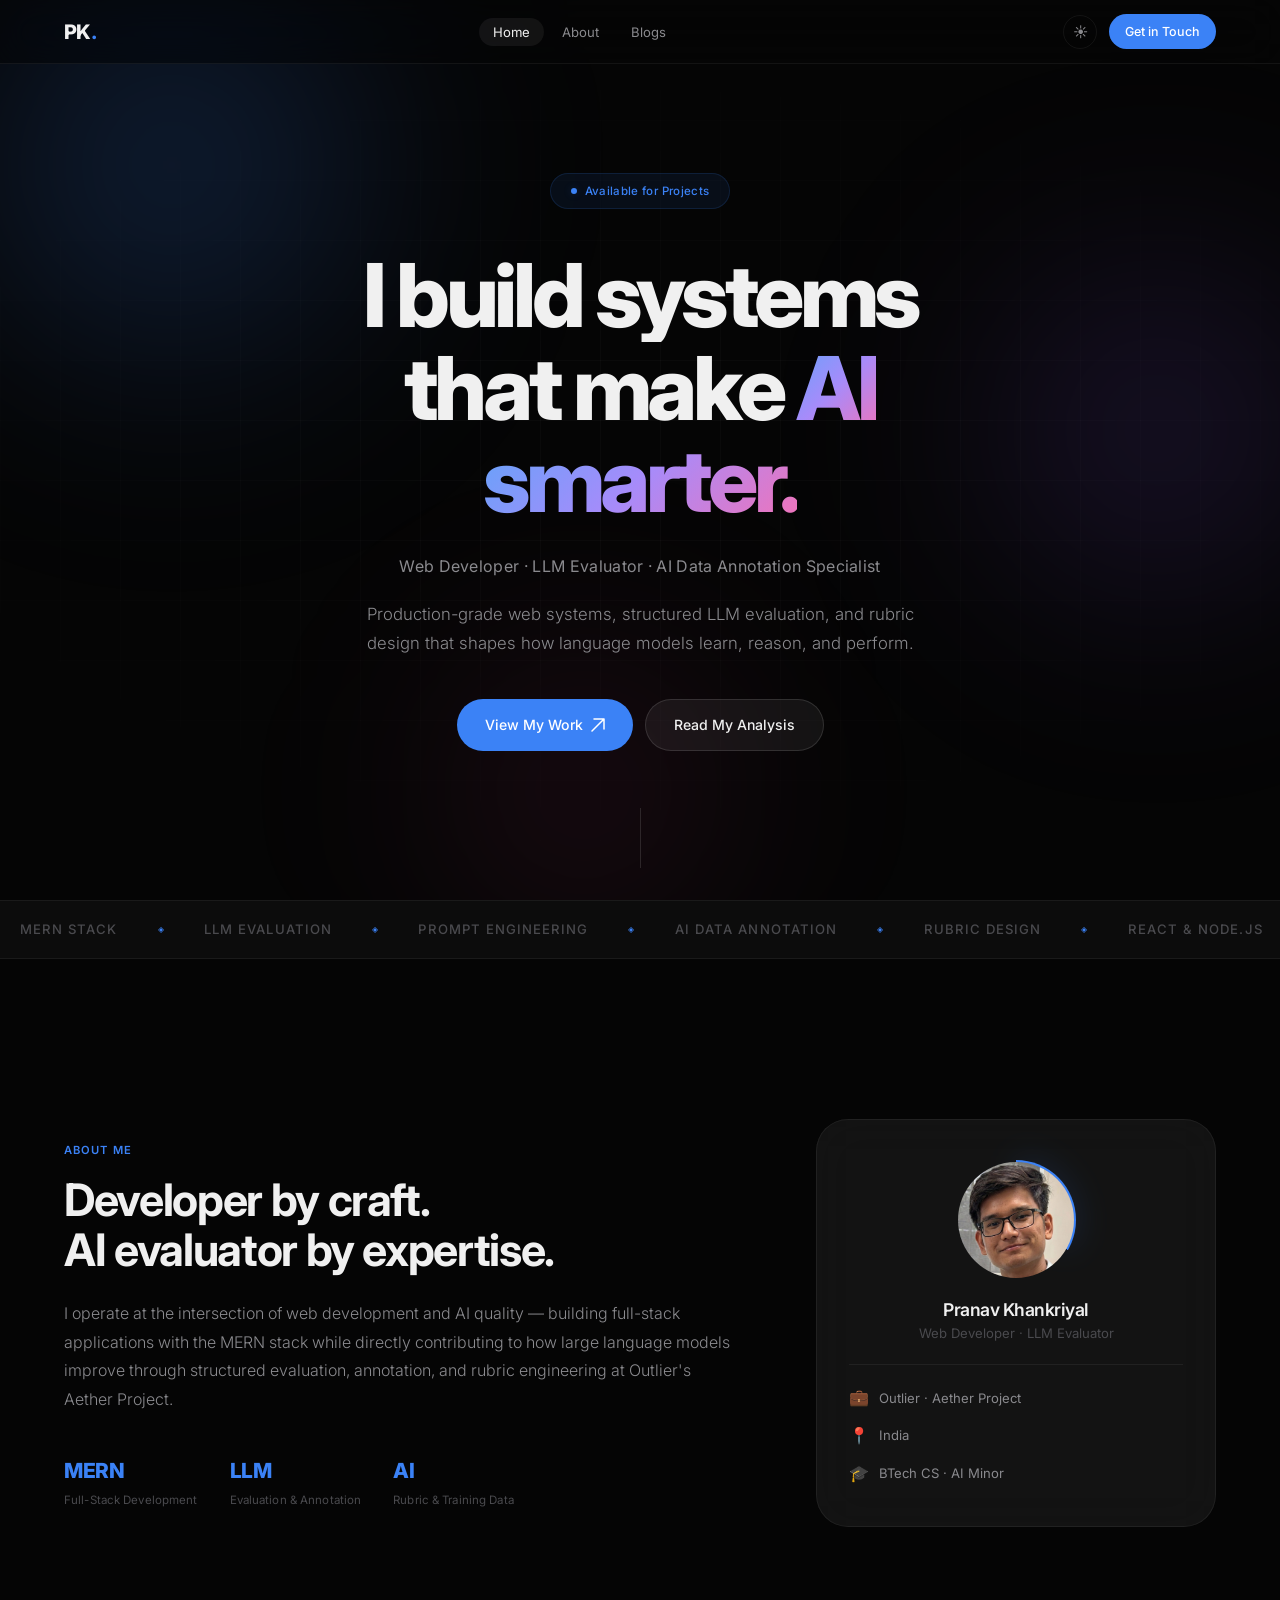
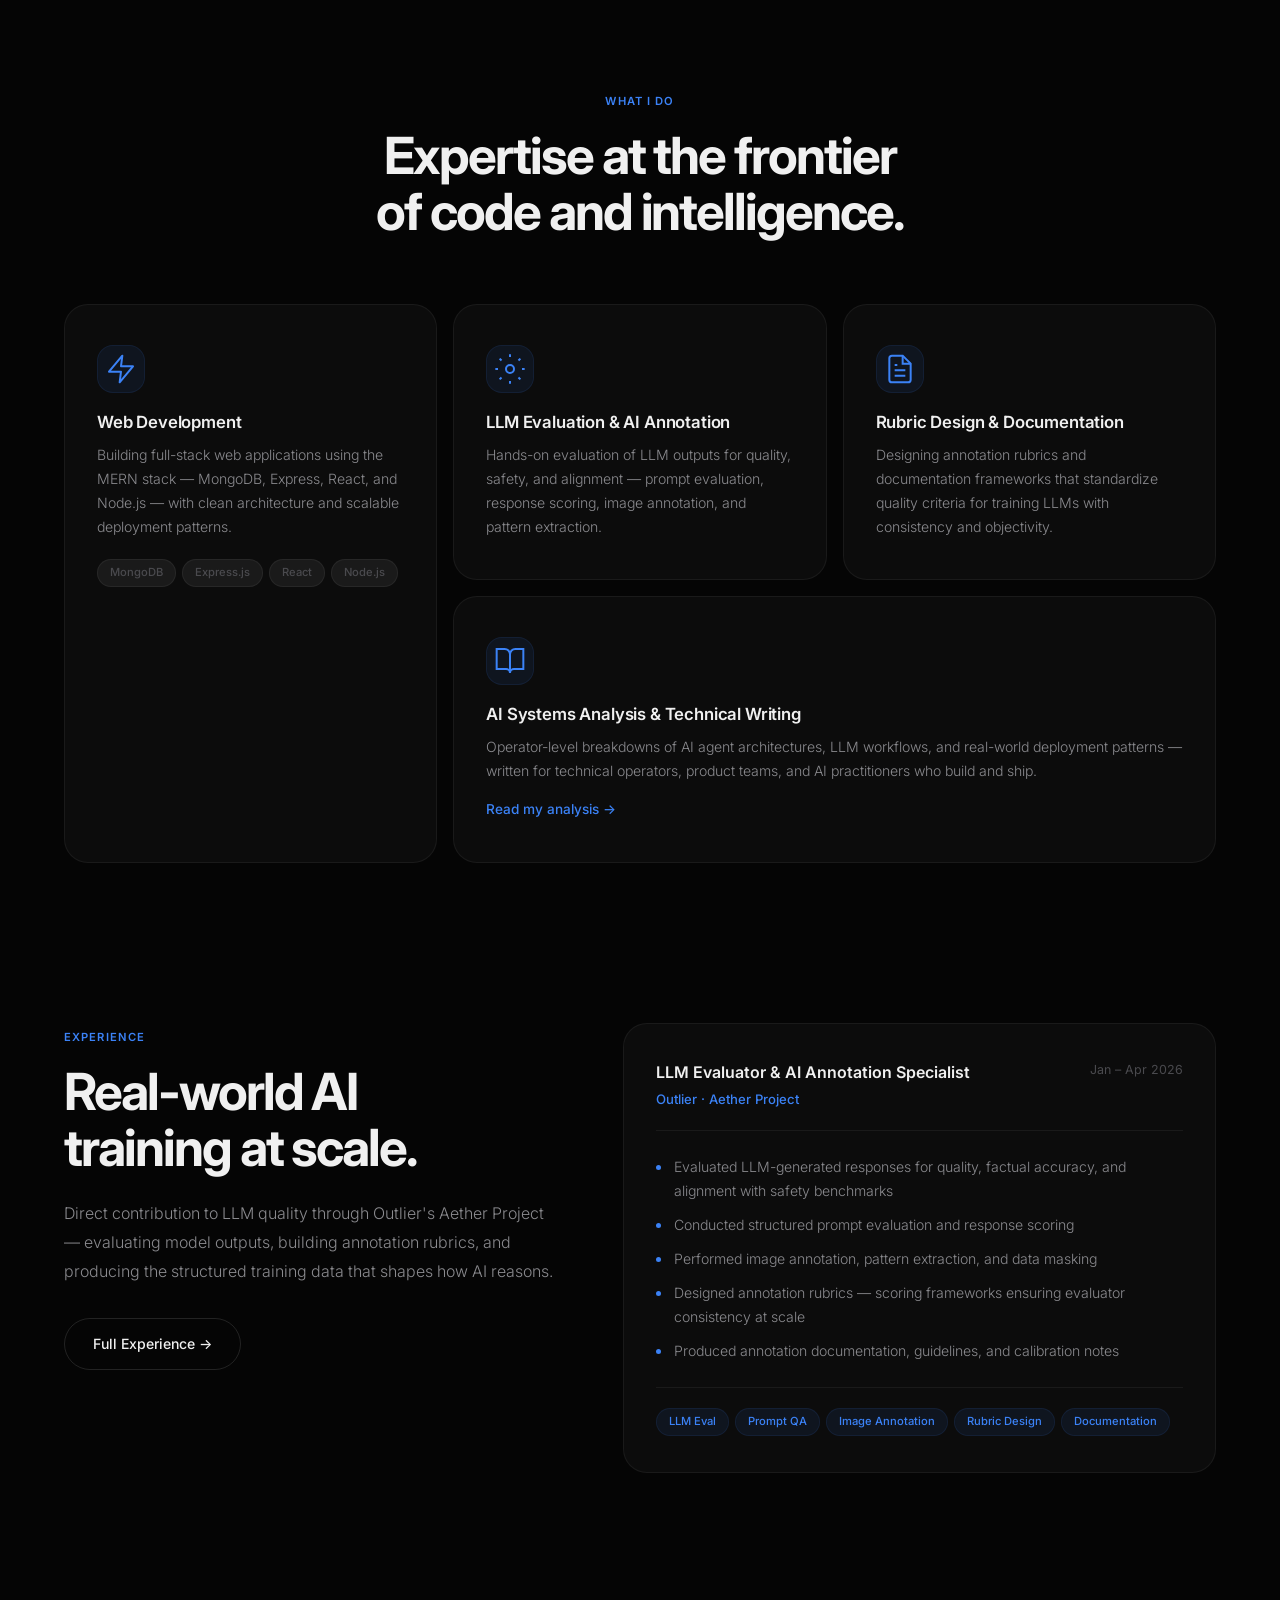
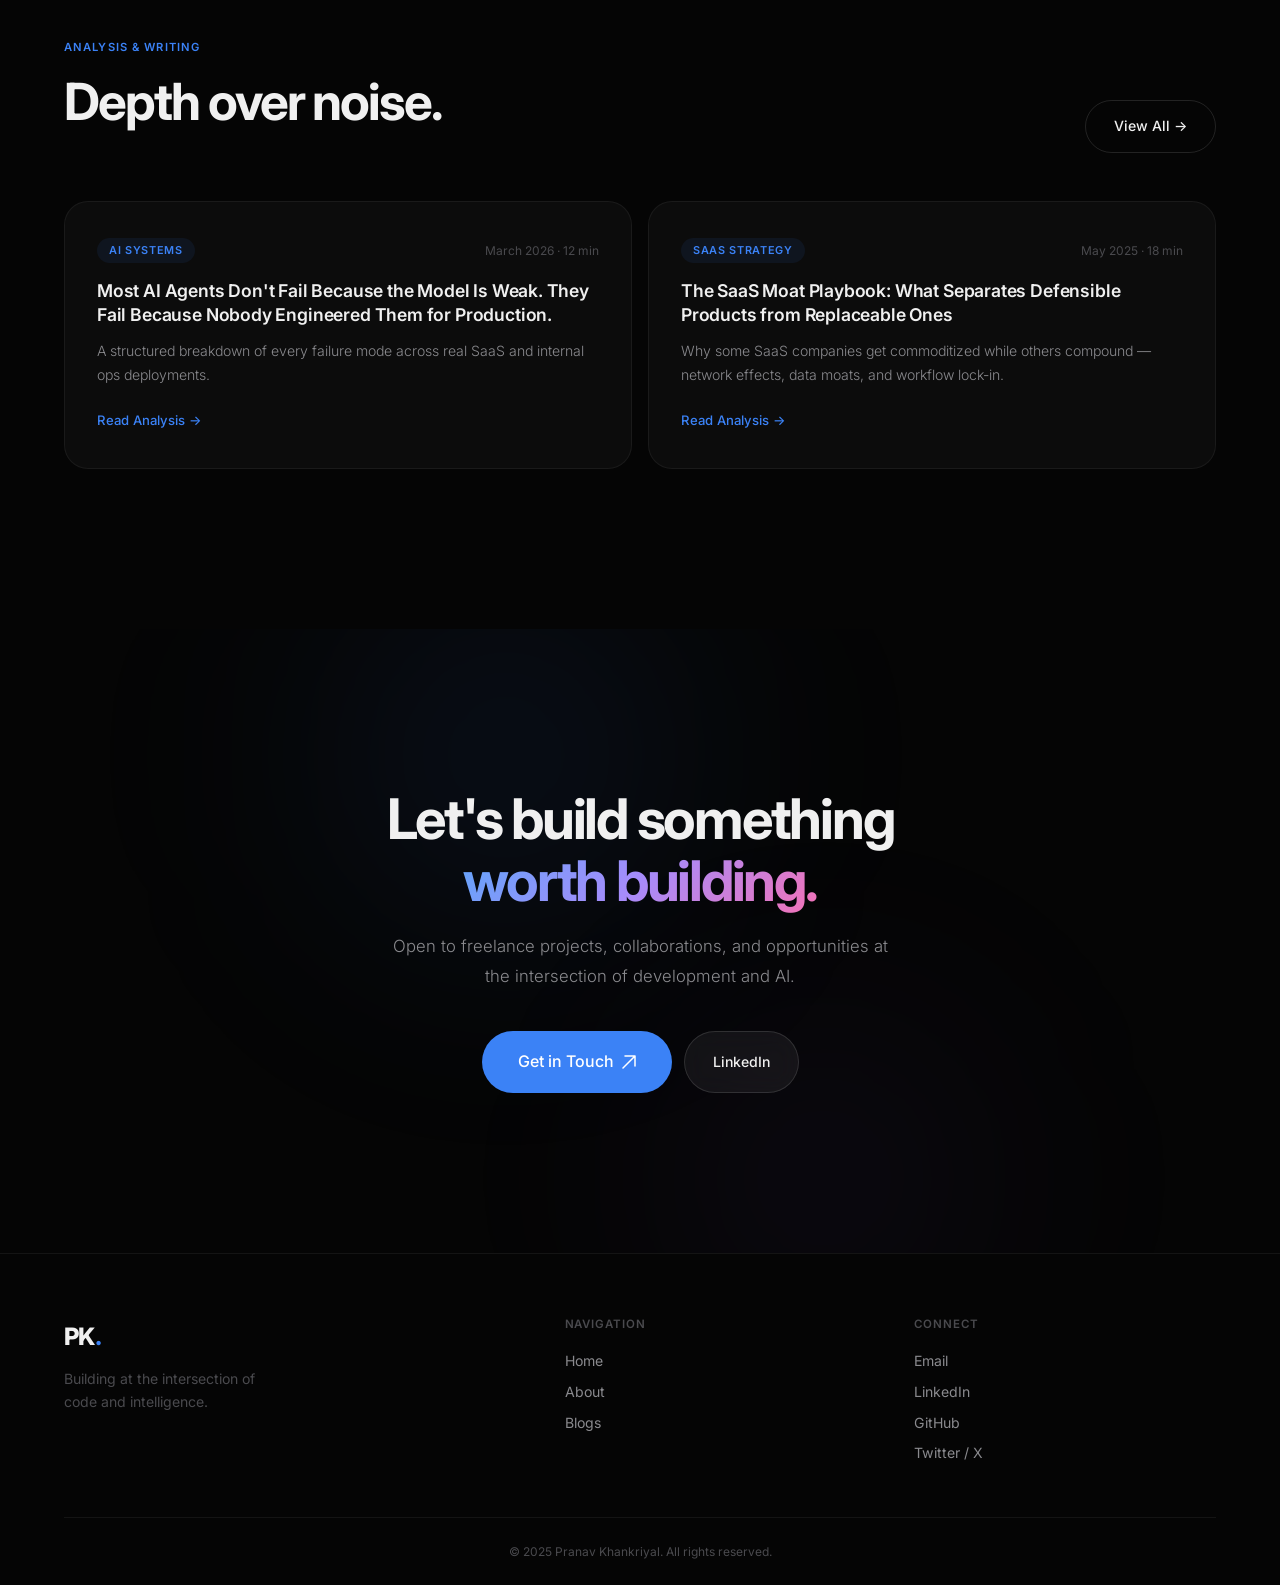
==== commit 618b5cfb: "Add files via upload" ====
--- a/index.html
+++ b/index.html
@@ -4,22 +4,24 @@
 <head>
   <meta charset="UTF-8" />
   <meta name="viewport" content="width=device-width, initial-scale=1.0" />
-  <title>Pranav Khankriyal — Web Developer, LLM Evaluator & AI Data Annotation Specialist</title>
+  <title>Pranav Khankriyal — Web Developer, LLM Evaluator & AI Specialist</title>
   <meta name="description"
-    content="Pranav Khankriyal — Web Developer | LLM Evaluator | AI Data Annotation Specialist. Hands-on experience in prompt & response evaluation, image annotation, pattern extraction, and rubric design for training large language models." />
+    content="Pranav Khankriyal — Web Developer | LLM Evaluator | AI Data Annotation Specialist. Building production-grade web systems and shaping how AI learns." />
   <link rel="stylesheet" href="styles.css" />
-  <!-- Prevent flash of wrong theme on load -->
-  <script>try { if (localStorage.getItem('pk-theme') === 'dark') { document.documentElement.setAttribute('data-theme', 'dark'); } } catch (e) { }</script>
+  <script>try { if (localStorage.getItem('pk-theme') === 'light') { document.documentElement.setAttribute('data-theme', 'light'); } } catch (e) { }</script>
   <link rel="preconnect" href="https://fonts.googleapis.com" />
   <link rel="preconnect" href="https://fonts.gstatic.com" crossorigin />
-  <link
-    href="https://fonts.googleapis.com/css2?family=Inter:wght@300;400;500;600;700&family=Poppins:wght@600;700&display=swap"
-    rel="stylesheet" />
+  <link href="https://fonts.googleapis.com/css2?family=Inter:wght@200;300;400;500;600;700;800;900&display=swap" rel="stylesheet" />
 </head>
 
 <body>
 
-  <!-- NAVBAR -->
+  <!-- PAGE LOADER -->
+  <div class="page-loader" id="pageLoader">
+    <div class="loader-logo">PK<span class="dot">.</span></div>
+  </div>
+
+  <!-- ============ NAVBAR ============ -->
   <nav class="navbar" id="navbar">
     <div class="nav-inner">
       <a href="index.html" class="nav-logo">PK<span class="dot">.</span></a>
@@ -28,115 +30,320 @@
         <li><a href="about.html">About</a></li>
         <li><a href="blogs.html">Blogs</a></li>
       </ul>
-      <button class="theme-toggle" id="themeToggle" aria-label="Switch to light mode"
-        title="Switch to light mode">☀️</button>
+      <div class="nav-right">
+        <button class="theme-toggle" id="themeToggle" aria-label="Toggle theme">☀️</button>
+        <a href="mailto:pranavkhankriyal@gmail.com" class="btn btn-primary btn-sm nav-cta">Get in Touch</a>
+      </div>
       <button class="hamburger" id="hamburger" aria-label="Toggle menu" aria-expanded="false">
         <span></span><span></span><span></span>
       </button>
     </div>
   </nav>
 
-  <!-- HERO -->
   <main>
+
+    <!-- ============ HERO ============ -->
     <section class="hero" id="hero">
-      <div class="hero-bg-grid"></div>
-      <div class="hero-content">
-        <span class="hero-badge">Available for freelance</span>
-        <h1 class="hero-name">
-          Pranav<br /><em>Khankriyal</em>
+      <!-- Animated gradient orbs -->
+      <div class="hero-orbs">
+        <div class="orb orb-1"></div>
+        <div class="orb orb-2"></div>
+        <div class="orb orb-3"></div>
+      </div>
+      <div class="hero-grid-bg"></div>
+
+      <div class="hero-inner">
+        <div class="hero-badge">
+          <span class="badge-dot"></span>
+          Available for Projects
+        </div>
+
+        <h1 class="hero-title">
+          <span class="hero-line"><span class="word">I build systems</span></span>
+          <span class="hero-line"><span class="word">that make <em>AI</em></span></span>
+          <span class="hero-line"><span class="word"><em>smarter.</em></span></span>
         </h1>
-        <p class="hero-subtitle">Web Developer <span class="sep">|</span> LLM Evaluator <span class="sep">|</span> AI Data Annotation Specialist</p>
+
+        <p class="hero-subtitle">
+          Web Developer · LLM Evaluator · AI Data Annotation Specialist
+        </p>
+
         <p class="hero-desc">
-          I build production-grade web systems and contribute directly to AI model quality &mdash; through hands-on LLM evaluation, structured data annotation, and rubric design that shapes how language models learn and reason.
+          Production-grade web systems, structured LLM evaluation, and rubric design that shapes how language models learn, reason, and perform.
         </p>
+
         <div class="hero-ctas">
-          <a href="about.html" class="btn btn-primary">View Experience</a>
-          <button class="btn btn-outline" id="contactBtn">Contact</button>
-        </div>
-      </div>
-      <div class="hero-visual">
-        <div class="profile-ring">
-          <img src="assets/profile.jpg" alt="Pranav Khankriyal" class="profile-img"
-            onerror="this.style.display='none'; this.nextElementSibling.style.display='flex'" />
-          <div class="profile-placeholder" aria-label="Profile photo placeholder" style="display:none">PK</div>
-        </div>
-        <div class="floating-tag tag-1">LLM Evaluator</div>
-        <div class="floating-tag tag-2">AI Annotation</div>
-        <div class="floating-tag tag-3">MERN Stack</div>
-      </div>
-    </section>
-
-    <!-- QUICK STATS -->
-    <section class="stats-strip">
-      <div class="stat-item">
-        <span class="stat-num">MERN</span>
-        <span class="stat-label">Web Development Stack</span>
-      </div>
-      <div class="stat-divider"></div>
-      <div class="stat-item">
-        <span class="stat-num">LLM</span>
-        <span class="stat-label">Evaluation & Annotation</span>
-      </div>
-      <div class="stat-divider"></div>
-      <div class="stat-item">
-        <span class="stat-num">AI</span>
-        <span class="stat-label">Training Data & Rubric Design</span>
-      </div>
-    </section>
-
-    <!-- WHAT I DO -->
-    <section class="services">
-      <div class="section-header">
-        <span class="section-tag">What I Do</span>
-        <h2 class="section-title">Development meets evaluation.<br />Engineering meets AI quality.</h2>
-      </div>
-      <div class="services-grid">
-        <div class="service-card">
-          <div class="service-icon">✦</div>
-          <h3>Web Development</h3>
-          <p>Building full-stack web applications using the MERN stack — MongoDB, Express, React, and Node.js — with a focus on clean architecture and scalable deployment patterns.</p>
-        </div>
-        <div class="service-card">
-          <div class="service-icon">◈</div>
-          <h3>LLM Evaluation & AI Data Annotation</h3>
-          <p>Hands-on experience evaluating LLM outputs for quality, safety, and alignment — including prompt evaluation, response scoring, image annotation, pattern extraction, and masking — as part of Outlier's Aether Project.</p>
-        </div>
-        <div class="service-card">
-          <div class="service-icon">⬡</div>
-          <h3>Rubric Design & AI Documentation</h3>
-          <p>Designing structured annotation rubrics and documentation frameworks that standardize quality criteria for training large language models, ensuring consistency, objectivity, and measurable alignment outcomes.</p>
-        </div>
-        <div class="service-card">
-          <div class="service-icon">⟡</div>
-          <h3>AI Systems Analysis & Writing</h3>
-          <p>Operator-level breakdowns of AI agent architectures, LLM workflows, and real-world deployment patterns — written for technical operators, product teams, and AI practitioners.</p>
-        </div>
-      </div>
-    </section>
+          <a href="about.html" class="btn btn-primary">
+            <span>View My Work</span>
+            <svg width="14" height="14" viewBox="0 0 14 14" fill="none"><path d="M1 13L13 1M13 1H3M13 1V11" stroke="currentColor" stroke-width="1.5" stroke-linecap="round" stroke-linejoin="round"/></svg>
+          </a>
+          <a href="blogs.html" class="btn btn-glass">Read My Analysis</a>
+        </div>
+      </div>
+
+      <!-- Scroll cue -->
+      <div class="scroll-cue">
+        <div class="scroll-line"></div>
+      </div>
+    </section>
+
+    <!-- ============ MARQUEE TICKER ============ -->
+    <div class="marquee-strip">
+      <div class="marquee-track">
+        <span>MERN Stack</span><span class="marquee-dot">◈</span>
+        <span>LLM Evaluation</span><span class="marquee-dot">◈</span>
+        <span>Prompt Engineering</span><span class="marquee-dot">◈</span>
+        <span>AI Data Annotation</span><span class="marquee-dot">◈</span>
+        <span>Rubric Design</span><span class="marquee-dot">◈</span>
+        <span>React & Node.js</span><span class="marquee-dot">◈</span>
+        <span>Pattern Extraction</span><span class="marquee-dot">◈</span>
+        <span>AI Systems Analysis</span><span class="marquee-dot">◈</span>
+        <!-- Duplicate for seamless loop -->
+        <span>MERN Stack</span><span class="marquee-dot">◈</span>
+        <span>LLM Evaluation</span><span class="marquee-dot">◈</span>
+        <span>Prompt Engineering</span><span class="marquee-dot">◈</span>
+        <span>AI Data Annotation</span><span class="marquee-dot">◈</span>
+        <span>Rubric Design</span><span class="marquee-dot">◈</span>
+        <span>React & Node.js</span><span class="marquee-dot">◈</span>
+        <span>Pattern Extraction</span><span class="marquee-dot">◈</span>
+        <span>AI Systems Analysis</span><span class="marquee-dot">◈</span>
+      </div>
+    </div>
+
+    <!-- ============ ABOUT / INTRO SECTION ============ -->
+    <section class="about-intro" id="about-intro">
+      <div class="container">
+        <div class="intro-grid">
+          <div class="intro-text reveal">
+            <span class="section-tag">About Me</span>
+            <h2 class="intro-headline">Developer by craft.<br />AI evaluator by expertise.</h2>
+            <p class="intro-body">
+              I operate at the intersection of web development and AI quality — building full-stack applications with the MERN stack while directly contributing to how large language models improve through structured evaluation, annotation, and rubric engineering at Outlier's Aether Project.
+            </p>
+            <div class="intro-stats">
+              <div class="mini-stat">
+                <span class="mini-stat-value">MERN</span>
+                <span class="mini-stat-label">Full-Stack Development</span>
+              </div>
+              <div class="mini-stat">
+                <span class="mini-stat-value">LLM</span>
+                <span class="mini-stat-label">Evaluation & Annotation</span>
+              </div>
+              <div class="mini-stat">
+                <span class="mini-stat-value">AI</span>
+                <span class="mini-stat-label">Rubric & Training Data</span>
+              </div>
+            </div>
+          </div>
+          <div class="intro-visual reveal">
+            <div class="profile-card-glass">
+              <div class="profile-ring">
+                <img src="assets/profile.jpg" alt="Pranav Khankriyal" class="profile-img"
+                  onerror="this.style.display='none'; this.nextElementSibling.style.display='flex'" />
+                <div class="profile-placeholder" style="display:none">PK</div>
+              </div>
+              <div class="profile-info">
+                <h3>Pranav Khankriyal</h3>
+                <p>Web Developer · LLM Evaluator</p>
+              </div>
+              <div class="profile-meta">
+                <div class="meta-item">
+                  <span class="meta-icon">💼</span>
+                  <span>Outlier · Aether Project</span>
+                </div>
+                <div class="meta-item">
+                  <span class="meta-icon">📍</span>
+                  <span>India</span>
+                </div>
+                <div class="meta-item">
+                  <span class="meta-icon">🎓</span>
+                  <span>BTech CS · AI Minor</span>
+                </div>
+              </div>
+            </div>
+          </div>
+        </div>
+      </div>
+    </section>
+
+    <!-- ============ BENTO GRID — WHAT I DO ============ -->
+    <section class="bento-section" id="services">
+      <div class="container">
+        <div class="section-header-center reveal">
+          <span class="section-tag">What I Do</span>
+          <h2 class="section-title-lg">Expertise at the frontier<br />of code and intelligence.</h2>
+        </div>
+
+        <div class="bento-grid">
+          <!-- Large card -->
+          <div class="bento-card bento-large reveal">
+            <div class="bento-card-glow"></div>
+            <div class="bento-icon">
+              <svg width="32" height="32" viewBox="0 0 24 24" fill="none" stroke="currentColor" stroke-width="1.5"><path d="M13 2L3 14h9l-1 8 10-12h-9l1-8z" stroke-linecap="round" stroke-linejoin="round"/></svg>
+            </div>
+            <h3>Web Development</h3>
+            <p>Building full-stack web applications using the MERN stack — MongoDB, Express, React, and Node.js — with clean architecture and scalable deployment patterns.</p>
+            <div class="bento-tags">
+              <span>MongoDB</span><span>Express.js</span><span>React</span><span>Node.js</span>
+            </div>
+          </div>
+
+          <!-- Medium card -->
+          <div class="bento-card bento-medium reveal">
+            <div class="bento-card-glow"></div>
+            <div class="bento-icon">
+              <svg width="32" height="32" viewBox="0 0 24 24" fill="none" stroke="currentColor" stroke-width="1.5"><circle cx="12" cy="12" r="3"/><path d="M12 1v2m0 18v2M4.22 4.22l1.42 1.42m12.72 12.72l1.42 1.42M1 12h2m18 0h2M4.22 19.78l1.42-1.42M18.36 5.64l1.42-1.42"/></svg>
+            </div>
+            <h3>LLM Evaluation & AI Annotation</h3>
+            <p>Hands-on evaluation of LLM outputs for quality, safety, and alignment — prompt evaluation, response scoring, image annotation, and pattern extraction.</p>
+          </div>
+
+          <!-- Medium card -->
+          <div class="bento-card bento-medium reveal">
+            <div class="bento-card-glow"></div>
+            <div class="bento-icon">
+              <svg width="32" height="32" viewBox="0 0 24 24" fill="none" stroke="currentColor" stroke-width="1.5"><path d="M14 2H6a2 2 0 00-2 2v16a2 2 0 002 2h12a2 2 0 002-2V8z"/><path d="M14 2v6h6M16 13H8m8 4H8m2-8H8"/></svg>
+            </div>
+            <h3>Rubric Design & Documentation</h3>
+            <p>Designing annotation rubrics and documentation frameworks that standardize quality criteria for training LLMs with consistency and objectivity.</p>
+          </div>
+
+          <!-- Wide card -->
+          <div class="bento-card bento-wide reveal">
+            <div class="bento-card-glow"></div>
+            <div class="bento-icon">
+              <svg width="32" height="32" viewBox="0 0 24 24" fill="none" stroke="currentColor" stroke-width="1.5"><path d="M2 3h6a4 4 0 014 4v14a3 3 0 00-3-3H2zM22 3h-6a4 4 0 00-4 4v14a3 3 0 013-3h7z"/></svg>
+            </div>
+            <h3>AI Systems Analysis & Technical Writing</h3>
+            <p>Operator-level breakdowns of AI agent architectures, LLM workflows, and real-world deployment patterns — written for technical operators, product teams, and AI practitioners who build and ship.</p>
+            <a href="blogs.html" class="bento-link">Read my analysis →</a>
+          </div>
+        </div>
+      </div>
+    </section>
+
+    <!-- ============ EXPERIENCE HIGHLIGHT ============ -->
+    <section class="experience-section" id="experience">
+      <div class="container">
+        <div class="exp-layout reveal">
+          <div class="exp-left">
+            <span class="section-tag">Experience</span>
+            <h2 class="section-title-lg">Real-world AI<br />training at scale.</h2>
+            <p class="exp-summary">Direct contribution to LLM quality through Outlier's Aether Project — evaluating model outputs, building annotation rubrics, and producing the structured training data that shapes how AI reasons.</p>
+            <a href="about.html" class="btn btn-outline">Full Experience →</a>
+          </div>
+          <div class="exp-right">
+            <div class="exp-card-featured">
+              <div class="exp-card-header">
+                <div>
+                  <span class="exp-role-title">LLM Evaluator & AI Annotation Specialist</span>
+                  <span class="exp-company-name">Outlier · Aether Project</span>
+                </div>
+                <span class="exp-time">Jan – Apr 2026</span>
+              </div>
+              <ul class="exp-highlights">
+                <li>Evaluated LLM-generated responses for quality, factual accuracy, and alignment with safety benchmarks</li>
+                <li>Conducted structured prompt evaluation and response scoring</li>
+                <li>Performed image annotation, pattern extraction, and data masking</li>
+                <li>Designed annotation rubrics — scoring frameworks ensuring evaluator consistency at scale</li>
+                <li>Produced annotation documentation, guidelines, and calibration notes</li>
+              </ul>
+              <div class="exp-skills-row">
+                <span>LLM Eval</span><span>Prompt QA</span><span>Image Annotation</span><span>Rubric Design</span><span>Documentation</span>
+              </div>
+            </div>
+          </div>
+        </div>
+      </div>
+    </section>
+
+    <!-- ============ FEATURED WRITING ============ -->
+    <section class="writing-section" id="writing">
+      <div class="container">
+        <div class="section-header-row reveal">
+          <div>
+            <span class="section-tag">Analysis & Writing</span>
+            <h2 class="section-title-lg">Depth over noise.</h2>
+          </div>
+          <a href="blogs.html" class="btn btn-outline">View All →</a>
+        </div>
+
+        <div class="writing-grid">
+          <a href="blog1.html" class="writing-card reveal">
+            <div class="writing-card-inner">
+              <div class="writing-meta">
+                <span class="writing-tag">AI Systems</span>
+                <span class="writing-date">March 2026 · 12 min</span>
+              </div>
+              <h3>Most AI Agents Don't Fail Because the Model Is Weak. They Fail Because Nobody Engineered Them for Production.</h3>
+              <p>A structured breakdown of every failure mode across real SaaS and internal ops deployments.</p>
+              <span class="writing-read-more">Read Analysis →</span>
+            </div>
+          </a>
+
+          <a href="blog2.html" class="writing-card reveal">
+            <div class="writing-card-inner">
+              <div class="writing-meta">
+                <span class="writing-tag">SaaS Strategy</span>
+                <span class="writing-date">May 2025 · 18 min</span>
+              </div>
+              <h3>The SaaS Moat Playbook: What Separates Defensible Products from Replaceable Ones</h3>
+              <p>Why some SaaS companies get commoditized while others compound — network effects, data moats, and workflow lock-in.</p>
+              <span class="writing-read-more">Read Analysis →</span>
+            </div>
+          </a>
+        </div>
+      </div>
+    </section>
+
+    <!-- ============ CTA SECTION ============ -->
+    <section class="cta-section">
+      <div class="cta-orbs">
+        <div class="orb orb-cta-1"></div>
+        <div class="orb orb-cta-2"></div>
+      </div>
+      <div class="container">
+        <div class="cta-content reveal">
+          <h2>Let's build something<br /><em>worth building.</em></h2>
+          <p>Open to freelance projects, collaborations, and opportunities at the intersection of development and AI.</p>
+          <div class="cta-btns">
+            <a href="mailto:pranavkhankriyal@gmail.com" class="btn btn-primary btn-lg">
+              <span>Get in Touch</span>
+              <svg width="14" height="14" viewBox="0 0 14 14" fill="none"><path d="M1 13L13 1M13 1H3M13 1V11" stroke="currentColor" stroke-width="1.5" stroke-linecap="round" stroke-linejoin="round"/></svg>
+            </a>
+            <a href="https://www.linkedin.com/in/pranav-khankriyal-8a0748310" target="_blank" rel="noopener noreferrer" class="btn btn-glass">LinkedIn</a>
+          </div>
+        </div>
+      </div>
+    </section>
+
   </main>
 
-  <!-- FOOTER -->
+  <!-- ============ FOOTER ============ -->
   <footer class="footer" id="footer">
-    <div class="footer-inner">
-      <div class="footer-brand">
-        <span class="nav-logo">PK<span class="dot">.</span></span>
-        <p>Pranav Khankriyal</p>
-      </div>
-      <div class="footer-links">
-        <a href="index.html">Home</a>
-        <a href="about.html">About</a>
-        <a href="blogs.html">Blogs</a>
-      </div>
-      <div class="footer-social">
-        <a href="mailto:pranavkhankriyal@gmail.com" class="social-link">Email</a>
-        <a href="https://www.linkedin.com/in/pranav-khankriyal-8a0748310" target="_blank" rel="noopener noreferrer"
-          class="social-link">LinkedIn</a>
-        <a href="#" class="social-link">GitHub</a>
-        <a href="#" class="social-link">Twitter</a>
-      </div>
-    </div>
-    <div class="footer-bottom">
-      <p>© 2025 Pranav Khankriyal. All rights reserved.</p>
+    <div class="container">
+      <div class="footer-grid">
+        <div class="footer-brand">
+          <span class="nav-logo footer-logo">PK<span class="dot">.</span></span>
+          <p class="footer-tagline">Building at the intersection of<br />code and intelligence.</p>
+        </div>
+        <div class="footer-col">
+          <h4>Navigation</h4>
+          <a href="index.html">Home</a>
+          <a href="about.html">About</a>
+          <a href="blogs.html">Blogs</a>
+        </div>
+        <div class="footer-col">
+          <h4>Connect</h4>
+          <a href="mailto:pranavkhankriyal@gmail.com">Email</a>
+          <a href="https://www.linkedin.com/in/pranav-khankriyal-8a0748310" target="_blank" rel="noopener noreferrer">LinkedIn</a>
+          <a href="#">GitHub</a>
+          <a href="#">Twitter / X</a>
+        </div>
+      </div>
+      <div class="footer-bottom">
+        <p>© 2025 Pranav Khankriyal. All rights reserved.</p>
+      </div>
     </div>
   </footer>
 
--- a/styles.css
+++ b/styles.css
@@ -1,113 +1,97 @@
 /* ============================================================
-   PRANAV KHANKRIYAL — PORTFOLIO STYLESHEET
-   Aesthetic: Editorial dark-base, sharp typographic contrast
-   Fonts: Syne (display) + DM Sans (body)
+   PRANAV KHANKRIYAL — PORTFOLIO v3
+   Aesthetic: MetaMask boldness × Apple class × Tech darkness
    ============================================================ */
 
 /* ----------------------------------------------------------
    CUSTOM PROPERTIES
    ---------------------------------------------------------- */
 :root {
-  /* ---- DEFAULT: LIGHT THEME ---- */
-  --bg:           #f5f5f0;
+  --bg:           #050505;
+  --bg-surface:   #0c0c0c;
+  --bg-elevated:  #161616;
+  --bg-glass:     rgba(255, 255, 255, 0.03);
+  --bg-glass-strong: rgba(255, 255, 255, 0.06);
+  --border:       rgba(255, 255, 255, 0.06);
+  --border-hover: rgba(255, 255, 255, 0.12);
+  --border-active:rgba(255, 255, 255, 0.2);
+
+  --text-primary:   #f0f0f0;
+  --text-secondary: #8a8a8e;
+  --text-muted:     #4a4a4e;
+
+  --accent:       #3b82f6;
+  --accent-light: #60a5fa;
+  --accent-dim:   rgba(59, 130, 246, 0.08);
+  --accent-glow:  rgba(59, 130, 246, 0.2);
+
+  --gradient-1: linear-gradient(135deg, #3b82f6, #8b5cf6);
+  --gradient-2: linear-gradient(135deg, #8b5cf6, #ec4899);
+  --gradient-text: linear-gradient(135deg, #60a5fa, #a78bfa, #f472b6);
+
+  --font: 'Inter', -apple-system, BlinkMacSystemFont, 'Segoe UI', sans-serif;
+
+  --radius-sm:   8px;
+  --radius-md:   16px;
+  --radius-lg:   24px;
+  --radius-xl:   32px;
+  --radius-pill: 100px;
+
+  --nav-h:       64px;
+  --max-w:       1200px;
+  --section-gap: 160px;
+
+  --ease:        cubic-bezier(0.25, 0.46, 0.45, 0.94);
+  --ease-out:    cubic-bezier(0.16, 1, 0.3, 1);
+  --spring:      cubic-bezier(0.34, 1.56, 0.64, 1);
+}
+
+/* ----------------------------------------------------------
+   LIGHT THEME
+   ---------------------------------------------------------- */
+[data-theme="light"] {
+  --bg:           #fafafa;
   --bg-surface:   #ffffff;
-  --bg-elevated:  #ebebeb;
-  --border:       rgba(0, 0, 0, 0.09);
-  --border-hover: rgba(0, 0, 0, 0.22);
-
-  --text-primary:   #111213;
-  --text-secondary: #4a4b4d;
-  --text-muted:     #8a8b8d;
-
-  --accent:      #7aaa00;          /* Deep lime — readable on white */
-  --accent-dim:  rgba(122, 170, 0, 0.10);
-  --accent-hover:#8ec400;
-
-  --font-display: 'Inter', sans-serif;
-  --font-body:    'Inter', sans-serif;
-
-  --radius-sm:   6px;
-  --radius-md:   12px;
-  --radius-lg:   20px;
-  --radius-pill: 100px;
-
-  --nav-h:        68px;
-  --max-w:        1160px;
-  --section-gap:  120px;
-
-  --transition:      0.25s cubic-bezier(0.4, 0, 0.2, 1);
-  --transition-slow: 0.45s cubic-bezier(0.4, 0, 0.2, 1);
-}
-
-/* ----------------------------------------------------------
-   DARK THEME OVERRIDES
-   Applied when <html data-theme="dark"> is set
-   ---------------------------------------------------------- */
-[data-theme="dark"] {
-  --bg:           #0c0d0f;
-  --bg-surface:   #131518;
-  --bg-elevated:  #1b1d21;
-  --border:       rgba(255, 255, 255, 0.08);
-  --border-hover: rgba(255, 255, 255, 0.18);
-
-  --text-primary:   #f0f0ee;
-  --text-secondary: #9a9b9d;
-  --text-muted:     #5a5b5d;
-
-  --accent:      #c8f04c;          /* Sharp lime — signature dark-mode accent */
-  --accent-dim:  rgba(200, 240, 76, 0.12);
-  --accent-hover:#d4f562;
-}
-
-/* Dark mode: navbar glass tint */
-[data-theme="dark"] .navbar {
-  background: rgba(12, 13, 15, 0.82);
-}
-
-[data-theme="dark"] .navbar.scrolled {
-  background: rgba(12, 13, 15, 0.96);
-  box-shadow: 0 4px 32px rgba(0,0,0,0.4);
-}
-
-/* Dark mode: hero bg grid (white lines on dark bg) */
-[data-theme="dark"] .hero-bg-grid {
+  --bg-elevated:  #f3f3f3;
+  --bg-glass:     rgba(0, 0, 0, 0.02);
+  --bg-glass-strong: rgba(0, 0, 0, 0.04);
+  --border:       rgba(0, 0, 0, 0.06);
+  --border-hover: rgba(0, 0, 0, 0.1);
+  --border-active:rgba(0, 0, 0, 0.18);
+  --text-primary:   #111;
+  --text-secondary: #555;
+  --text-muted:     #aaa;
+  --accent:       #2563eb;
+  --accent-light: #3b82f6;
+  --accent-dim:   rgba(37, 99, 235, 0.06);
+  --accent-glow:  rgba(37, 99, 235, 0.12);
+}
+
+[data-theme="light"] .navbar { background: rgba(250,250,250,0.8); }
+[data-theme="light"] .navbar.scrolled { background: rgba(250,250,250,0.95); }
+[data-theme="light"] .hero-grid-bg {
   background-image:
-    linear-gradient(rgba(255,255,255,0.025) 1px, transparent 1px),
-    linear-gradient(90deg, rgba(255,255,255,0.025) 1px, transparent 1px);
-}
-
-/* Dark mode: mobile nav overlay */
-[data-theme="dark"] .nav-links {
-  background: rgba(12, 13, 15, 0.98);
-}
-
-/* Dark mode: pullquote */
-[data-theme="dark"] .pullquote {
-  background: #131518;
-}
-
-/* Dark mode: hero badge border */
-[data-theme="dark"] .hero-badge {
-  border-color: rgba(200, 240, 76, 0.25);
-}
+    linear-gradient(rgba(0,0,0,0.04) 1px, transparent 1px),
+    linear-gradient(90deg, rgba(0,0,0,0.04) 1px, transparent 1px);
+}
+[data-theme="light"] .orb { opacity: 0.15; }
+[data-theme="light"] .marquee-strip { background: var(--bg-elevated); border-color: var(--border); }
+[data-theme="light"] .nav-links { background: rgba(250,250,250,0.95); }
 
 /* ----------------------------------------------------------
    RESET & BASE
    ---------------------------------------------------------- */
 *, *::before, *::after { box-sizing: border-box; margin: 0; padding: 0; }
-
-html {
-  scroll-behavior: smooth;
-  font-size: 16px;
-}
+html { scroll-behavior: smooth; font-size: 16px; }
 
 body {
-  background-color: var(--bg);
+  background: var(--bg);
   color: var(--text-primary);
-  font-family: 'Inter', sans-serif;
+  font-family: var(--font);
   font-weight: 400;
-  line-height: 1.7;
+  line-height: 1.6;
   -webkit-font-smoothing: antialiased;
+  -moz-osx-font-smoothing: grayscale;
   overflow-x: hidden;
 }
 
@@ -116,1173 +100,968 @@
 ul { list-style: none; }
 button { font-family: inherit; cursor: pointer; border: none; background: none; }
 
+.container { max-width: var(--max-w); margin: 0 auto; padding: 0 24px; }
+
+/* ----------------------------------------------------------
+   PAGE LOADER
+   ---------------------------------------------------------- */
+.page-loader {
+  position: fixed; inset: 0; z-index: 9999;
+  background: var(--bg);
+  display: flex; align-items: center; justify-content: center;
+  transition: opacity 0.5s var(--ease), visibility 0.5s;
+}
+.page-loader.loaded { opacity: 0; visibility: hidden; pointer-events: none; }
+.loader-logo {
+  font-size: 2rem; font-weight: 800; color: var(--text-primary);
+  opacity: 0; animation: loaderPulse 1.2s ease forwards;
+}
+.loader-logo .dot { color: var(--accent); }
+@keyframes loaderPulse {
+  0% { opacity: 0; transform: scale(0.8); filter: blur(8px); }
+  50% { opacity: 1; transform: scale(1); filter: blur(0); }
+  100% { opacity: 0; transform: scale(0.95); filter: blur(4px); }
+}
+
 /* ----------------------------------------------------------
    TYPOGRAPHY
    ---------------------------------------------------------- */
 h1, h2, h3, h4 {
-  font-family: 'Inter', sans-serif;
+  font-family: var(--font);
   font-weight: 700;
-  line-height: 1.2;
-  letter-spacing: -0.015em;
-}
-
-em {
-  font-style: normal;
-  color: var(--accent);
-  font-weight: inherit;
-  transition: text-shadow 0.3s ease, color 0.3s ease;
-}
-
-.hero-name em:hover {
-  color: var(--accent-hover);
-  text-shadow: 0 0 32px rgba(200, 240, 76, 0.35);
-}
-
-/* ----------------------------------------------------------
-   LAYOUT UTILITIES
-   ---------------------------------------------------------- */
-.container {
-  max-width: var(--max-w);
-  margin: 0 auto;
-  padding: 0 24px;
+  line-height: 1.1;
+  letter-spacing: -0.03em;
+}
+
+em { font-style: normal; }
+
+/* Gradient text */
+.hero-title em,
+.cta-content em {
+  background: var(--gradient-text);
+  -webkit-background-clip: text;
+  -webkit-text-fill-color: transparent;
+  background-clip: text;
 }
 
 /* ----------------------------------------------------------
    NAVBAR
    ---------------------------------------------------------- */
 .navbar {
-  position: fixed;
-  top: 0; left: 0; right: 0;
-  z-index: 1000;
+  position: fixed; top: 0; left: 0; right: 0; z-index: 1000;
   height: var(--nav-h);
-  background: rgba(245, 245, 240, 0.88);
-  backdrop-filter: blur(18px);
-  -webkit-backdrop-filter: blur(18px);
+  background: rgba(5, 5, 5, 0.6);
+  backdrop-filter: saturate(180%) blur(20px);
+  -webkit-backdrop-filter: saturate(180%) blur(20px);
   border-bottom: 1px solid var(--border);
-  transition: background var(--transition), box-shadow var(--transition);
-}
-
+  transition: background 0.3s, box-shadow 0.3s;
+}
 .navbar.scrolled {
-  background: rgba(245, 245, 240, 0.97);
-  box-shadow: 0 4px 32px rgba(0,0,0,0.08);
-}
-
+  background: rgba(5, 5, 5, 0.9);
+  box-shadow: 0 1px 0 var(--border);
+}
 .nav-inner {
-  max-width: var(--max-w);
-  margin: 0 auto;
-  padding: 0 24px;
-  height: 100%;
-  display: flex;
-  align-items: center;
-  justify-content: space-between;
-}
-
+  max-width: var(--max-w); margin: 0 auto; padding: 0 24px;
+  height: 100%; display: flex; align-items: center; justify-content: space-between;
+}
 .nav-logo {
-  font-family: 'Inter', sans-serif;
-  font-size: 1.25rem;
-  font-weight: 700;
-  color: var(--text-primary);
-  letter-spacing: -0.01em;
-  transition: color var(--transition);
-}
-
-.nav-logo:hover { color: var(--accent); }
-
+  font-size: 1.25rem; font-weight: 800; color: var(--text-primary);
+  letter-spacing: -0.03em;
+}
+.nav-logo:hover { opacity: 0.7; }
 .nav-logo .dot { color: var(--accent); }
 
-.nav-links {
-  display: flex;
-  align-items: center;
-  gap: 8px;
-}
-
+.nav-links { display: flex; align-items: center; gap: 4px; }
 .nav-links a {
-  font-family: 'Inter', sans-serif;
-  font-size: 0.88rem;
-  font-weight: 500;
-  color: var(--text-secondary);
-  padding: 6px 16px;
-  border-radius: var(--radius-pill);
-  transition: color var(--transition), background var(--transition);
-  letter-spacing: 0;
-}
-
-.nav-links a:hover,
-.nav-links a.active {
-  color: var(--text-primary);
-  background: var(--bg-elevated);
-}
-
-.nav-links a.active { color: var(--accent); }
-
-/* ----------------------------------------------------------
-   THEME TOGGLE BUTTON
-   ---------------------------------------------------------- */
+  font-size: 0.82rem; font-weight: 400; color: var(--text-secondary);
+  padding: 6px 14px; border-radius: var(--radius-pill);
+  transition: color 0.3s, background 0.3s;
+}
+.nav-links a:hover { color: var(--text-primary); }
+.nav-links a.active { color: var(--text-primary); background: var(--bg-glass-strong); }
+
+.nav-right { display: flex; align-items: center; gap: 12px; }
+
 .theme-toggle {
-  font-size: 1.1rem;
-  line-height: 1;
-  padding: 6px 10px;
-  border-radius: var(--radius-pill);
+  font-size: 0.9rem; padding: 6px; border-radius: 50%;
+  border: 1px solid var(--border); background: transparent;
+  color: var(--text-secondary); width: 34px; height: 34px;
+  display: inline-flex; align-items: center; justify-content: center;
+  transition: all 0.3s;
+}
+.theme-toggle:hover { background: var(--bg-glass-strong); border-color: var(--border-hover); }
+
+.nav-cta { font-size: 0.78rem !important; padding: 8px 16px !important; }
+
+/* Hamburger */
+.hamburger { display: none; flex-direction: column; gap: 5px; padding: 8px; }
+.hamburger span {
+  display: block; width: 20px; height: 1.5px;
+  background: var(--text-primary); border-radius: 2px;
+  transition: transform 0.3s, opacity 0.3s;
+}
+.hamburger.open span:nth-child(1) { transform: translateY(6.5px) rotate(45deg); }
+.hamburger.open span:nth-child(2) { opacity: 0; }
+.hamburger.open span:nth-child(3) { transform: translateY(-6.5px) rotate(-45deg); }
+
+/* ----------------------------------------------------------
+   BUTTONS
+   ---------------------------------------------------------- */
+.btn {
+  display: inline-flex; align-items: center; justify-content: center; gap: 8px;
+  font-family: var(--font); font-size: 0.88rem; font-weight: 500;
+  padding: 14px 28px; border-radius: var(--radius-pill);
+  border: none; cursor: pointer; white-space: nowrap;
+  transition: all 0.3s var(--ease); position: relative;
+}
+.btn:active { transform: scale(0.97); }
+
+.btn-primary {
+  background: var(--accent); color: #fff;
+  box-shadow: 0 0 0 0 var(--accent-glow);
+}
+.btn-primary:hover {
+  background: var(--accent-light);
+  box-shadow: 0 0 40px var(--accent-glow), 0 8px 32px -8px rgba(59,130,246,0.3);
+  transform: translateY(-2px);
+}
+
+.btn-outline {
+  background: transparent; color: var(--text-primary);
+  border: 1.5px solid var(--border-hover);
+}
+.btn-outline:hover {
+  border-color: var(--accent); color: var(--accent);
+  background: var(--accent-dim);
+}
+
+.btn-glass {
+  background: var(--bg-glass-strong); color: var(--text-primary);
+  border: 1px solid var(--border-hover);
+  backdrop-filter: blur(12px);
+}
+.btn-glass:hover {
+  background: var(--bg-glass); border-color: var(--border-active);
+  transform: translateY(-2px);
+}
+
+.btn-sm { padding: 8px 18px; font-size: 0.8rem; }
+.btn-lg { padding: 18px 36px; font-size: 1rem; }
+
+/* ----------------------------------------------------------
+   SECTION COMMON
+   ---------------------------------------------------------- */
+.section-tag {
+  display: inline-block; font-size: 0.7rem; font-weight: 600;
+  letter-spacing: 0.1em; text-transform: uppercase;
+  color: var(--accent); margin-bottom: 16px;
+}
+
+.section-title-lg {
+  font-size: clamp(2rem, 4vw, 3.2rem);
+  margin-bottom: 24px; letter-spacing: -0.04em;
+}
+
+.section-header-center { text-align: center; margin-bottom: 64px; }
+
+.section-header-row {
+  display: flex; justify-content: space-between; align-items: flex-end;
+  margin-bottom: 48px; flex-wrap: wrap; gap: 24px;
+}
+
+/* ----------------------------------------------------------
+   HERO — Immersive, MetaMask-inspired
+   ---------------------------------------------------------- */
+.hero {
+  min-height: 100vh; display: flex; align-items: center;
+  justify-content: center; text-align: center;
+  padding: calc(var(--nav-h) + 40px) 24px 80px;
+  position: relative; overflow: hidden;
+}
+
+/* Animated gradient orbs */
+.hero-orbs { position: absolute; inset: 0; z-index: 0; overflow: hidden; }
+.orb {
+  position: absolute; border-radius: 50%; filter: blur(100px);
+  will-change: transform;
+}
+.orb-1 {
+  width: 600px; height: 600px; top: -15%; left: -10%;
+  background: radial-gradient(circle, rgba(59,130,246,0.25), transparent 70%);
+  animation: orbFloat1 12s ease-in-out infinite;
+}
+.orb-2 {
+  width: 500px; height: 500px; top: 20%; right: -10%;
+  background: radial-gradient(circle, rgba(139,92,246,0.2), transparent 70%);
+  animation: orbFloat2 15s ease-in-out infinite;
+}
+.orb-3 {
+  width: 400px; height: 400px; bottom: -10%; left: 30%;
+  background: radial-gradient(circle, rgba(236,72,153,0.15), transparent 70%);
+  animation: orbFloat3 10s ease-in-out infinite;
+}
+@keyframes orbFloat1 {
+  0%, 100% { transform: translate(0, 0) scale(1); }
+  33% { transform: translate(80px, 40px) scale(1.1); }
+  66% { transform: translate(-30px, 60px) scale(0.95); }
+}
+@keyframes orbFloat2 {
+  0%, 100% { transform: translate(0, 0) scale(1); }
+  33% { transform: translate(-60px, 50px) scale(0.9); }
+  66% { transform: translate(40px, -30px) scale(1.05); }
+}
+@keyframes orbFloat3 {
+  0%, 100% { transform: translate(0, 0); }
+  50% { transform: translate(60px, -40px); }
+}
+
+/* Grid background */
+.hero-grid-bg {
+  position: absolute; inset: 0; z-index: 0;
+  background-image:
+    linear-gradient(rgba(255,255,255,0.025) 1px, transparent 1px),
+    linear-gradient(90deg, rgba(255,255,255,0.025) 1px, transparent 1px);
+  background-size: 60px 60px;
+  mask-image: radial-gradient(ellipse 70% 50% at 50% 50%, black 20%, transparent 100%);
+}
+
+.hero-inner {
+  position: relative; z-index: 1; max-width: 800px;
+}
+
+.hero-badge {
+  display: inline-flex; align-items: center; gap: 8px;
+  font-size: 0.72rem; font-weight: 500; color: var(--accent);
+  background: var(--accent-dim); border: 1px solid rgba(59,130,246,0.15);
+  padding: 8px 20px; border-radius: var(--radius-pill);
+  margin-bottom: 40px; letter-spacing: 0.03em;
+  opacity: 0; animation: fadeUp 0.7s 0.5s var(--ease) forwards;
+}
+.badge-dot {
+  width: 6px; height: 6px; border-radius: 50%;
+  background: var(--accent); animation: dotPulse 2s infinite;
+  box-shadow: 0 0 8px var(--accent-glow);
+}
+@keyframes dotPulse {
+  0%, 100% { opacity: 1; transform: scale(1); }
+  50% { opacity: 0.4; transform: scale(0.6); }
+}
+
+.hero-title {
+  font-size: clamp(3rem, 8vw, 5.5rem);
+  font-weight: 800; letter-spacing: -0.05em;
+  line-height: 1.05; margin-bottom: 28px;
+}
+
+.hero-line {
+  display: block; overflow: hidden;
+}
+.hero-line .word {
+  display: inline-block; opacity: 0; transform: translateY(100%);
+  animation: wordSlide 0.8s var(--ease-out) forwards;
+}
+.hero-line:nth-child(1) .word { animation-delay: 0.6s; }
+.hero-line:nth-child(2) .word { animation-delay: 0.75s; }
+.hero-line:nth-child(3) .word { animation-delay: 0.9s; }
+
+@keyframes wordSlide {
+  to { opacity: 1; transform: translateY(0); }
+}
+
+.hero-subtitle {
+  font-size: 1rem; color: var(--text-secondary); font-weight: 400;
+  margin-bottom: 20px; letter-spacing: 0.02em;
+  opacity: 0; animation: fadeUp 0.7s 1.1s var(--ease) forwards;
+}
+
+.hero-desc {
+  font-size: 1.05rem; color: var(--text-secondary); font-weight: 300;
+  max-width: 560px; margin: 0 auto 40px; line-height: 1.75;
+  opacity: 0; animation: fadeUp 0.7s 1.25s var(--ease) forwards;
+}
+
+.hero-ctas {
+  display: flex; gap: 12px; justify-content: center; flex-wrap: wrap;
+  opacity: 0; animation: fadeUp 0.7s 1.4s var(--ease) forwards;
+}
+
+@keyframes fadeUp {
+  from { opacity: 0; transform: translateY(24px); }
+  to { opacity: 1; transform: translateY(0); }
+}
+
+/* Scroll cue */
+.scroll-cue {
+  position: absolute; bottom: 32px; left: 50%; transform: translateX(-50%);
+  opacity: 0; animation: fadeUp 0.7s 1.8s var(--ease) forwards;
+}
+.scroll-line {
+  width: 1px; height: 60px; background: var(--border-hover);
+  position: relative; overflow: hidden;
+}
+.scroll-line::after {
+  content: ''; position: absolute; top: -60px; left: 0;
+  width: 1px; height: 60px;
+  background: linear-gradient(to bottom, transparent, var(--accent));
+  animation: scrollPulse 2s ease-in-out infinite;
+}
+@keyframes scrollPulse {
+  0% { top: -60px; }
+  100% { top: 60px; }
+}
+
+/* ----------------------------------------------------------
+   MARQUEE TICKER
+   ---------------------------------------------------------- */
+.marquee-strip {
+  border-top: 1px solid var(--border); border-bottom: 1px solid var(--border);
+  background: var(--bg-surface); overflow: hidden; padding: 18px 0;
+}
+.marquee-track {
+  display: flex; align-items: center; gap: 0;
+  animation: marqueeScroll 30s linear infinite;
+  width: max-content;
+}
+.marquee-track span {
+  font-size: 0.82rem; font-weight: 500; text-transform: uppercase;
+  letter-spacing: 0.08em; color: var(--text-muted);
+  white-space: nowrap; padding: 0 20px;
+}
+.marquee-dot { color: var(--accent) !important; font-size: 0.5rem !important; }
+
+@keyframes marqueeScroll {
+  0% { transform: translateX(0); }
+  100% { transform: translateX(-50%); }
+}
+
+/* ----------------------------------------------------------
+   ABOUT / INTRO
+   ---------------------------------------------------------- */
+.about-intro {
+  padding: var(--section-gap) 0;
+}
+
+.intro-grid {
+  display: grid; grid-template-columns: 1fr 400px;
+  gap: 80px; align-items: center;
+}
+
+.intro-headline {
+  font-size: clamp(1.8rem, 3.5vw, 2.8rem);
+  margin-bottom: 24px;
+}
+
+.intro-body {
+  font-size: 1rem; color: var(--text-secondary); font-weight: 300;
+  line-height: 1.8; margin-bottom: 40px;
+}
+
+.intro-stats {
+  display: flex; gap: 32px;
+}
+
+.mini-stat {
+  display: flex; flex-direction: column; gap: 4px;
+}
+.mini-stat-value {
+  font-size: 1.3rem; font-weight: 800; color: var(--accent);
+  letter-spacing: -0.02em;
+}
+.mini-stat-label {
+  font-size: 0.72rem; color: var(--text-muted); font-weight: 400;
+  letter-spacing: 0.01em;
+}
+
+/* Profile glass card */
+.profile-card-glass {
+  background: var(--bg-glass-strong);
+  backdrop-filter: blur(24px);
+  -webkit-backdrop-filter: blur(24px);
   border: 1px solid var(--border);
-  background: transparent;
-  color: var(--text-secondary);
-  cursor: pointer;
-  transition:
-    background var(--transition),
-    border-color var(--transition),
-    transform 0.2s ease;
-  flex-shrink: 0;
-  display: inline-flex;
-  align-items: center;
-  justify-content: center;
-  user-select: none;
-}
-
-.theme-toggle:hover {
-  background: var(--bg-elevated);
-  border-color: var(--border-hover);
-  transform: rotate(20deg) scale(1.1);
-}
-
-/* Hamburger */
-.hamburger {
-  display: none;
-  flex-direction: column;
-  gap: 5px;
-  padding: 8px;
-  border-radius: var(--radius-sm);
-  transition: background var(--transition);
-}
-
-.hamburger:hover { background: var(--bg-elevated); }
-
-.hamburger span {
-  display: block;
-  width: 22px;
-  height: 2px;
-  background: var(--text-primary);
-  border-radius: 2px;
-  transition: transform var(--transition), opacity var(--transition);
-}
-
-.hamburger.open span:nth-child(1) { transform: translateY(7px) rotate(45deg); }
-.hamburger.open span:nth-child(2) { opacity: 0; transform: scaleX(0); }
-.hamburger.open span:nth-child(3) { transform: translateY(-7px) rotate(-45deg); }
-
-/* ----------------------------------------------------------
-   BUTTONS
-   ---------------------------------------------------------- */
-.btn {
-  display: inline-flex;
-  align-items: center;
-  gap: 8px;
-  font-family: 'Inter', sans-serif;
-  font-size: 0.875rem;
-  font-weight: 500;
-  padding: 12px 28px;
-  border-radius: var(--radius-pill);
-  border: 1.5px solid transparent;
-  transition: background var(--transition), color var(--transition), border-color var(--transition), transform var(--transition), box-shadow var(--transition);
-  cursor: pointer;
-  white-space: nowrap;
-  letter-spacing: 0;
-}
-
-.btn:active { transform: scale(0.97); }
-
-.btn-primary {
-  background: var(--accent);
-  color: #0c0d0f;
-  border-color: var(--accent);
-}
-
-.btn-primary:hover {
-  background: var(--accent-hover);
-  border-color: var(--accent-hover);
-  box-shadow: 0 0 28px rgba(200, 240, 76, 0.3);
-  transform: translateY(-2px);
-}
-
-.btn-outline {
-  background: transparent;
-  color: var(--text-primary);
-  border-color: var(--border-hover);
-}
-
-.btn-outline:hover {
-  border-color: var(--accent);
-  color: var(--accent);
-  transform: translateY(-2px);
-}
-
-.btn-sm {
-  padding: 8px 20px;
-  font-size: 0.82rem;
-}
-
-/* ----------------------------------------------------------
-   SECTION COMMON
-   ---------------------------------------------------------- */
-.section-tag {
-  display: inline-block;
-  font-family: 'Inter', sans-serif;
-  font-size: 0.7rem;
-  font-weight: 600;
-  letter-spacing: 0.1em;
-  text-transform: uppercase;
-  color: var(--accent);
-  margin-bottom: 16px;
-}
-
-.section-title {
-  font-size: clamp(2rem, 4vw, 3rem);
-  color: var(--text-primary);
-  margin-bottom: 56px;
-}
-
-.section-header {
-  max-width: var(--max-w);
-  margin: 0 auto;
-  padding: 0 24px;
-  margin-bottom: 0;
-}
-
-/* ----------------------------------------------------------
-   HERO
-   ---------------------------------------------------------- */
-.hero {
-  min-height: 100vh;
-  display: flex;
-  align-items: center;
-  justify-content: space-between;
-  padding: calc(var(--nav-h) + 48px) 24px 80px;
-  max-width: var(--max-w);
-  margin: 0 auto;
-  gap: 64px;
-  position: relative;
-}
-
-.hero-bg-grid {
-  position: fixed;
-  inset: 0;
-  z-index: -1;
-  background-image:
-    linear-gradient(rgba(0,0,0,0.045) 1px, transparent 1px),
-    linear-gradient(90deg, rgba(0,0,0,0.045) 1px, transparent 1px);
-  background-size: 60px 60px;
-  mask-image: radial-gradient(ellipse 80% 80% at 50% 50%, black 30%, transparent 100%);
-}
-
-.hero-content {
-  flex: 1 1 0;
-  min-width: 0;
-  max-width: 580px;
-}
-
-.hero-badge {
-  display: inline-flex;
-  align-items: center;
-  gap: 8px;
-  font-size: 0.75rem;
-  font-weight: 500;
-  color: var(--accent);
-  background: var(--accent-dim);
-  border: 1px solid rgba(200, 240, 76, 0.25);
-  padding: 5px 14px;
-  border-radius: var(--radius-pill);
-  margin-bottom: 28px;
-  letter-spacing: 0.02em;
-}
-
-.hero-badge::before {
-  content: '';
-  width: 7px; height: 7px;
-  background: var(--accent);
-  border-radius: 50%;
-  animation: pulse 2s ease-in-out infinite;
-}
-
-@keyframes pulse {
-  0%, 100% { opacity: 1; transform: scale(1); }
-  50% { opacity: 0.5; transform: scale(0.8); }
-}
-
-.hero-name {
-  font-family: 'Poppins', sans-serif;
-  font-size: clamp(3rem, 7vw, 5.5rem);
-  font-weight: 700;
-  line-height: 1.08;
-  letter-spacing: -0.01em;
-  margin-bottom: 24px;
-  animation: fadeUp 0.7s ease both;
-}
-
-.hero-subtitle {
-  font-family: 'Inter', sans-serif;
-  font-size: clamp(0.9rem, 2vw, 1rem);
-  color: var(--text-secondary);
-  font-weight: 400;
-  margin-bottom: 20px;
-  line-height: 1.6;
-  animation: fadeUp 0.7s 0.1s ease both;
-}
-
-.hero-subtitle .sep {
-  color: var(--text-muted);
-  margin: 0 8px;
-}
-
-.hero-desc {
-  font-size: 1rem;
-  color: var(--text-secondary);
-  font-weight: 300;
-  margin-bottom: 40px;
-  line-height: 1.8;
-  max-width: 520px;
-  animation: fadeUp 0.7s 0.2s ease both;
-}
-
-.hero-ctas {
-  display: flex;
-  gap: 12px;
-  flex-wrap: wrap;
-  animation: fadeUp 0.7s 0.3s ease both;
-}
-
-/* Hero Visual */
-.hero-visual {
-  flex: 0 0 auto;
-  position: relative;
-  animation: fadeUp 0.7s 0.15s ease both;
-  min-width: 300px;
-}
+  border-radius: var(--radius-xl);
+  padding: 40px 32px;
+  display: flex; flex-direction: column; align-items: center; gap: 20px;
+  transition: border-color 0.3s;
+}
+.profile-card-glass:hover { border-color: var(--border-hover); }
 
 .profile-ring {
-  width: 300px;
-  height: 300px;
-  border-radius: 50%;
-  padding: 3px;
+  width: 120px; height: 120px; border-radius: 50%;
+  padding: 2px;
   background: conic-gradient(var(--accent) 0deg 120deg, transparent 120deg 360deg);
   position: relative;
-  flex-shrink: 0;
-}
-
+}
+.profile-ring::before {
+  content: ''; position: absolute; inset: -4px; border-radius: 50%;
+  background: conic-gradient(var(--accent-glow) 0deg 120deg, transparent 120deg 360deg);
+  filter: blur(16px); opacity: 0.6; z-index: -1;
+}
 .profile-img {
-  width: 100%;
-  height: 100%;
-  border-radius: 50%;
-  object-fit: cover;
-  object-position: top center;
-  display: block;
-}
-
+  width: 100%; height: 100%; border-radius: 50%;
+  object-fit: cover; object-position: top center;
+  position: relative; z-index: 1;
+}
 .profile-placeholder {
-  width: 100%;
-  height: 100%;
-  border-radius: 50%;
+  width: 100%; height: 100%; border-radius: 50%;
   background: var(--bg-elevated);
-  display: flex;
-  align-items: center;
-  justify-content: center;
-  font-family: 'Inter', sans-serif;
-  font-size: 2.5rem;
-  font-weight: 700;
-  color: var(--accent);
-  letter-spacing: -0.02em;
-}
-
-/* Floating tags */
-.floating-tag {
-  position: absolute;
-  font-family: 'Inter', sans-serif;
-  font-size: 0.72rem;
-  font-weight: 500;
-  letter-spacing: 0.02em;
-  text-transform: uppercase;
-  color: var(--text-primary);
-  background: var(--bg-elevated);
-  border: 1px solid var(--border);
-  padding: 6px 14px;
-  border-radius: var(--radius-pill);
-  white-space: nowrap;
-  animation: float 3s ease-in-out infinite;
-}
-
-.tag-1 { top: 10%; right: -40px; animation-delay: 0s; }
-.tag-2 { bottom: 20%; right: -60px; animation-delay: 0.8s; }
-.tag-3 { bottom: 5%; left: -20px; animation-delay: 1.6s; }
-
-@keyframes float {
-  0%, 100% { transform: translateY(0); }
-  50% { transform: translateY(-8px); }
-}
-
-@keyframes fadeUp {
-  from { opacity: 0; transform: translateY(20px); }
-  to { opacity: 1; transform: translateY(0); }
-}
-
-/* ----------------------------------------------------------
-   STATS STRIP
-   ---------------------------------------------------------- */
-.stats-strip {
-  max-width: var(--max-w);
-  margin: 0 auto 80px;
-  padding: 0 24px;
-  display: flex;
-  align-items: center;
-  gap: 0;
-  border: 1px solid var(--border);
-  border-radius: var(--radius-lg);
-  overflow: hidden;
-  background: var(--bg-surface);
-}
-
-.stat-item {
-  flex: 1;
-  display: flex;
-  flex-direction: column;
-  gap: 4px;
-  padding: 28px 32px;
-}
-
-.stat-num {
-  font-family: 'Inter', sans-serif;
-  font-size: 1.6rem;
-  font-weight: 700;
-  color: var(--accent);
-  letter-spacing: -0.02em;
-}
-
-.stat-label {
-  font-size: 0.82rem;
-  color: var(--text-muted);
-  font-weight: 400;
-}
-
-.stat-divider {
-  width: 1px;
-  height: 60px;
-  background: var(--border);
-  flex-shrink: 0;
-}
-
-/* ----------------------------------------------------------
-   SERVICES SECTION
-   ---------------------------------------------------------- */
-.services {
-  max-width: var(--max-w);
-  margin: 0 auto;
-  padding: 0 24px var(--section-gap);
-}
-
-.services-grid {
+  display: flex; align-items: center; justify-content: center;
+  font-size: 2rem; font-weight: 800; color: var(--accent);
+  position: relative; z-index: 1;
+}
+
+.profile-info { text-align: center; }
+.profile-info h3 { font-size: 1.1rem; font-weight: 600; margin-bottom: 4px; }
+.profile-info p { font-size: 0.82rem; color: var(--text-muted); }
+
+.profile-meta {
+  width: 100%; border-top: 1px solid var(--border); padding-top: 20px;
+  display: flex; flex-direction: column; gap: 12px;
+}
+.meta-item {
+  display: flex; align-items: center; gap: 10px;
+  font-size: 0.82rem; color: var(--text-secondary);
+}
+.meta-icon { font-size: 1rem; flex-shrink: 0; }
+
+/* ----------------------------------------------------------
+   BENTO GRID
+   ---------------------------------------------------------- */
+.bento-section { padding: 0 0 var(--section-gap); }
+
+.bento-grid {
   display: grid;
-  grid-template-columns: repeat(2, 1fr);
+  grid-template-columns: repeat(3, 1fr);
+  grid-template-rows: auto auto;
   gap: 16px;
-  margin-top: 48px;
-}
-
-.service-card {
+}
+
+.bento-card {
   background: var(--bg-surface);
   border: 1px solid var(--border);
   border-radius: var(--radius-lg);
-  padding: 36px 32px;
-  transition: border-color var(--transition), background var(--transition), transform var(--transition-slow);
-  cursor: default;
-}
-
-.service-card:hover {
+  padding: 40px 32px;
+  position: relative; overflow: hidden;
+  transition: border-color 0.4s, transform 0.5s var(--ease), box-shadow 0.5s;
+}
+
+.bento-card:hover {
   border-color: var(--border-hover);
-  background: var(--bg-elevated);
   transform: translateY(-4px);
-}
-
-.service-card:hover .service-icon { color: var(--accent); }
-
-.service-icon {
-  font-size: 1.4rem;
-  margin-bottom: 20px;
-  color: var(--text-muted);
-  transition: color var(--transition);
-}
-
-.service-card h3 {
-  font-family: 'Inter', sans-serif;
-  font-size: 1rem;
-  font-weight: 600;
-  margin-bottom: 12px;
-  color: var(--text-primary);
+  box-shadow: 0 24px 64px -16px rgba(0,0,0,0.5);
+}
+
+/* Spotlight glow */
+.bento-card-glow {
+  position: absolute; top: 0; left: 0;
+  width: 250px; height: 250px;
+  background: radial-gradient(circle, var(--accent-glow), transparent 60%);
+  opacity: 0; filter: blur(60px);
+  transform: translate(var(--glow-x, -100px), var(--glow-y, -100px));
+  transition: opacity 0.3s; pointer-events: none;
+}
+.bento-card:hover .bento-card-glow { opacity: 1; }
+
+.bento-large { grid-column: 1 / 2; grid-row: 1 / 3; }
+.bento-medium { grid-column: span 1; }
+.bento-wide { grid-column: 2 / 4; }
+
+.bento-icon {
+  width: 48px; height: 48px; border-radius: var(--radius-md);
+  background: var(--accent-dim); border: 1px solid rgba(59,130,246,0.1);
+  display: flex; align-items: center; justify-content: center;
+  margin-bottom: 20px; color: var(--accent);
+  transition: transform 0.5s var(--spring), background 0.3s;
+}
+.bento-card:hover .bento-icon { transform: scale(1.1); background: rgba(59,130,246,0.12); }
+
+.bento-card h3 {
+  font-size: 1.05rem; font-weight: 600; margin-bottom: 12px;
   letter-spacing: -0.01em;
 }
-
-.service-card p {
-  font-size: 0.9rem;
-  color: var(--text-secondary);
-  line-height: 1.7;
+.bento-card p {
+  font-size: 0.88rem; color: var(--text-secondary); line-height: 1.7;
   font-weight: 300;
 }
 
-/* ----------------------------------------------------------
-   PAGE HERO (About / Blogs)
+.bento-tags {
+  display: flex; flex-wrap: wrap; gap: 6px; margin-top: 20px;
+}
+.bento-tags span {
+  font-size: 0.7rem; font-weight: 500; color: var(--text-muted);
+  background: var(--bg-glass-strong); border: 1px solid var(--border);
+  padding: 4px 12px; border-radius: var(--radius-pill);
+  transition: color 0.3s, border-color 0.3s;
+}
+.bento-tags span:hover { color: var(--accent); border-color: var(--accent); }
+
+.bento-link {
+  display: inline-flex; align-items: center; gap: 4px;
+  font-size: 0.85rem; font-weight: 500; color: var(--accent);
+  margin-top: 16px; transition: gap 0.3s;
+}
+.bento-link:hover { gap: 8px; }
+
+/* ----------------------------------------------------------
+   EXPERIENCE SECTION
+   ---------------------------------------------------------- */
+.experience-section {
+  padding: 0 0 var(--section-gap);
+}
+
+.exp-layout {
+  display: grid; grid-template-columns: 1fr 1.2fr;
+  gap: 64px; align-items: start;
+}
+
+.exp-left { position: sticky; top: calc(var(--nav-h) + 40px); }
+
+.exp-summary {
+  font-size: 1rem; color: var(--text-secondary); font-weight: 300;
+  line-height: 1.8; margin-bottom: 32px;
+}
+
+.exp-card-featured {
+  background: var(--bg-surface); border: 1px solid var(--border);
+  border-radius: var(--radius-lg); padding: 36px 32px;
+  transition: border-color 0.3s;
+}
+.exp-card-featured:hover { border-color: var(--accent); }
+
+.exp-card-header {
+  display: flex; justify-content: space-between; align-items: flex-start;
+  flex-wrap: wrap; gap: 12px; margin-bottom: 24px;
+  padding-bottom: 20px; border-bottom: 1px solid var(--border);
+}
+
+.exp-role-title {
+  display: block; font-size: 1rem; font-weight: 600;
+  color: var(--text-primary); margin-bottom: 4px;
+}
+.exp-company-name {
+  display: block; font-size: 0.82rem; font-weight: 500;
+  color: var(--accent);
+}
+.exp-time {
+  font-size: 0.78rem; color: var(--text-muted);
+  white-space: nowrap;
+}
+
+.exp-highlights {
+  display: flex; flex-direction: column; gap: 10px;
+  list-style: none; padding: 0; margin-bottom: 24px;
+}
+.exp-highlights li {
+  font-size: 0.88rem; color: var(--text-secondary);
+  line-height: 1.7; font-weight: 300;
+  padding-left: 18px; position: relative;
+}
+.exp-highlights li::before {
+  content: ''; position: absolute; left: 0; top: 10px;
+  width: 5px; height: 5px; border-radius: 50%;
+  background: var(--accent);
+}
+
+.exp-skills-row {
+  display: flex; flex-wrap: wrap; gap: 6px;
+  padding-top: 20px; border-top: 1px solid var(--border);
+}
+.exp-skills-row span {
+  font-size: 0.7rem; font-weight: 500; color: var(--accent);
+  background: var(--accent-dim); border: 1px solid rgba(59,130,246,0.1);
+  padding: 4px 12px; border-radius: var(--radius-pill);
+}
+
+/* ----------------------------------------------------------
+   WRITING / BLOG SECTION
+   ---------------------------------------------------------- */
+.writing-section { padding: 0 0 var(--section-gap); }
+
+.writing-grid { display: grid; grid-template-columns: 1fr 1fr; gap: 16px; }
+
+.writing-card {
+  background: var(--bg-surface); border: 1px solid var(--border);
+  border-radius: var(--radius-lg); overflow: hidden;
+  transition: border-color 0.3s, transform 0.5s var(--ease), box-shadow 0.5s;
+  display: block; position: relative;
+}
+.writing-card::before {
+  content: ''; position: absolute; top: 0; left: 0; right: 0; height: 2px;
+  background: var(--gradient-1); opacity: 0; transition: opacity 0.3s;
+}
+.writing-card:hover::before { opacity: 1; }
+.writing-card:hover {
+  border-color: var(--border-hover);
+  transform: translateY(-4px);
+  box-shadow: 0 20px 60px -12px rgba(0,0,0,0.3);
+}
+
+.writing-card-inner { padding: 36px 32px; }
+
+.writing-meta {
+  display: flex; align-items: center; justify-content: space-between;
+  margin-bottom: 16px;
+}
+.writing-tag {
+  font-size: 0.68rem; font-weight: 600; text-transform: uppercase;
+  letter-spacing: 0.06em; color: var(--accent);
+  background: var(--accent-dim); padding: 4px 12px;
+  border-radius: var(--radius-pill);
+}
+.writing-date { font-size: 0.75rem; color: var(--text-muted); }
+
+.writing-card h3 {
+  font-size: 1.1rem; font-weight: 600; margin-bottom: 12px;
+  line-height: 1.35; letter-spacing: -0.01em;
+}
+.writing-card p {
+  font-size: 0.88rem; color: var(--text-secondary);
+  line-height: 1.7; font-weight: 300; margin-bottom: 20px;
+}
+.writing-read-more {
+  font-size: 0.82rem; font-weight: 500; color: var(--accent);
+  transition: letter-spacing 0.3s;
+}
+.writing-card:hover .writing-read-more { letter-spacing: 0.02em; }
+
+/* ----------------------------------------------------------
+   CTA SECTION
+   ---------------------------------------------------------- */
+.cta-section {
+  padding: var(--section-gap) 0; position: relative; overflow: hidden;
+  text-align: center;
+}
+.cta-orbs { position: absolute; inset: 0; z-index: 0; pointer-events: none; }
+.orb-cta-1 {
+  position: absolute; width: 500px; height: 500px;
+  top: -20%; left: 20%; border-radius: 50%; filter: blur(120px);
+  background: radial-gradient(circle, rgba(59,130,246,0.15), transparent 70%);
+  animation: orbFloat1 10s ease-in-out infinite;
+}
+.orb-cta-2 {
+  position: absolute; width: 400px; height: 400px;
+  bottom: -20%; right: 20%; border-radius: 50%; filter: blur(120px);
+  background: radial-gradient(circle, rgba(139,92,246,0.12), transparent 70%);
+  animation: orbFloat2 12s ease-in-out infinite;
+}
+
+.cta-content { position: relative; z-index: 1; }
+.cta-content h2 {
+  font-size: clamp(2rem, 4.5vw, 3.5rem);
+  margin-bottom: 20px; letter-spacing: -0.04em;
+}
+.cta-content p {
+  font-size: 1.05rem; color: var(--text-secondary);
+  font-weight: 300; max-width: 520px; margin: 0 auto 40px;
+  line-height: 1.75;
+}
+.cta-btns { display: flex; gap: 12px; justify-content: center; flex-wrap: wrap; }
+
+/* ----------------------------------------------------------
+   FOOTER
+   ---------------------------------------------------------- */
+.footer {
+  border-top: 1px solid var(--border);
+  padding: 64px 0 0;
+}
+
+.footer-grid {
+  display: grid; grid-template-columns: 1.5fr 1fr 1fr;
+  gap: 48px; padding-bottom: 48px;
+}
+
+.footer-logo { font-size: 1.5rem; display: inline-block; margin-bottom: 12px; }
+.footer-tagline { font-size: 0.88rem; color: var(--text-muted); line-height: 1.6; }
+
+.footer-col h4 {
+  font-size: 0.72rem; font-weight: 600; text-transform: uppercase;
+  letter-spacing: 0.08em; color: var(--text-muted); margin-bottom: 16px;
+}
+.footer-col a {
+  display: block; font-size: 0.88rem; color: var(--text-secondary);
+  padding: 4px 0; transition: color 0.3s;
+}
+.footer-col a:hover { color: var(--accent); }
+
+.footer-bottom {
+  border-top: 1px solid var(--border); padding: 24px 0;
+  text-align: center;
+}
+.footer-bottom p { font-size: 0.75rem; color: var(--text-muted); }
+
+/* ----------------------------------------------------------
+   SCROLL REVEAL
+   ---------------------------------------------------------- */
+.reveal {
+  opacity: 0; transform: translateY(32px);
+  transition: opacity 0.8s var(--ease), transform 0.8s var(--ease);
+}
+.reveal.revealed { opacity: 1; transform: translateY(0); }
+
+/* Legacy compatibility for other pages */
+.observe-fade {
+  opacity: 0; transform: translateY(24px);
+  transition: opacity 0.6s var(--ease), transform 0.6s var(--ease);
+}
+.observe-fade.in-view { opacity: 1; transform: translateY(0); }
+
+/* ----------------------------------------------------------
+   PAGES — PAGE HERO (About / Blogs)
    ---------------------------------------------------------- */
 .page-hero {
-  padding: calc(var(--nav-h) + 72px) 24px 64px;
-  max-width: var(--max-w);
-  margin: 0 auto;
-}
-
+  padding: calc(var(--nav-h) + 80px) 24px 72px;
+  max-width: var(--max-w); margin: 0 auto; position: relative;
+}
 .page-title {
-  font-size: clamp(2rem, 5vw, 3.2rem);
-  font-weight: 700;
-  letter-spacing: -0.02em;
-  margin-bottom: 20px;
-  line-height: 1.2;
-  animation: fadeUp 0.6s ease both;
-}
-
+  font-size: clamp(2rem, 5vw, 3.2rem); font-weight: 700;
+  letter-spacing: -0.03em; margin-bottom: 20px; line-height: 1.15;
+  animation: fadeUp 0.6s var(--ease) both;
+}
 .page-subtitle {
-  font-size: 1.05rem;
-  color: var(--text-secondary);
-  font-weight: 300;
-  max-width: 560px;
-  line-height: 1.75;
-  animation: fadeUp 0.6s 0.1s ease both;
-}
-
-/* ----------------------------------------------------------
-   ABOUT SECTION
-   ---------------------------------------------------------- */
-.about-section {
-  max-width: var(--max-w);
-  margin: 0 auto;
-  padding: 0 24px var(--section-gap);
-}
-
-.about-grid {
-  display: grid;
-  grid-template-columns: 320px 1fr;
-  gap: 48px;
-  align-items: start;
-}
-
-/* Profile Card */
+  font-size: 1.05rem; color: var(--text-secondary); font-weight: 300;
+  max-width: 560px; line-height: 1.75;
+  animation: fadeUp 0.6s 0.1s var(--ease) both;
+}
+
+/* About Section */
+.about-section { max-width: var(--max-w); margin: 0 auto; padding: 0 24px var(--section-gap); }
+.about-grid { display: grid; grid-template-columns: 320px 1fr; gap: 56px; align-items: start; }
+
 .about-profile-card {
-  background: var(--bg-surface);
-  border: 1px solid var(--border);
-  border-radius: var(--radius-lg);
-  padding: 36px 28px;
-  display: flex;
-  flex-direction: column;
-  align-items: center;
-  gap: 16px;
-  position: sticky;
-  top: calc(var(--nav-h) + 24px);
-}
-
-.about-ring {
-  width: 160px;
-  height: 160px;
-}
-
-.about-name {
-  font-size: 1.1rem;
-  font-weight: 600;
-  letter-spacing: -0.01em;
-  text-align: center;
-}
-
-.about-role {
-  font-size: 0.82rem;
-  color: var(--text-muted);
-  text-align: center;
-  line-height: 1.5;
-}
+  background: var(--bg-glass-strong); backdrop-filter: blur(24px);
+  -webkit-backdrop-filter: blur(24px);
+  border: 1px solid var(--border); border-radius: var(--radius-lg);
+  padding: 36px 28px; display: flex; flex-direction: column;
+  align-items: center; gap: 16px;
+  position: sticky; top: calc(var(--nav-h) + 24px);
+  transition: border-color 0.3s;
+}
+.about-profile-card:hover { border-color: var(--border-hover); }
+
+.about-ring { width: 140px; height: 140px; }
+.about-name { font-size: 1.1rem; font-weight: 600; text-align: center; }
+.about-role { font-size: 0.82rem; color: var(--text-muted); text-align: center; line-height: 1.5; }
+.about-contact-links { width: 100%; display: flex; justify-content: center; }
 
 .about-quick-facts {
-  width: 100%;
-  border-top: 1px solid var(--border);
-  padding-top: 20px;
-  display: flex;
-  flex-direction: column;
-  gap: 12px;
-}
-
+  width: 100%; border-top: 1px solid var(--border); padding-top: 20px;
+  display: flex; flex-direction: column; gap: 12px;
+}
 .about-quick-facts li {
-  display: flex;
-  align-items: center;
-  gap: 10px;
-  font-size: 0.85rem;
-  color: var(--text-secondary);
-}
-
+  display: flex; align-items: center; gap: 10px;
+  font-size: 0.85rem; color: var(--text-secondary);
+}
 .fact-icon { font-size: 1rem; flex-shrink: 0; }
 
-/* About Text */
-.about-text-col {
-  display: flex;
-  flex-direction: column;
-  gap: 48px;
-}
-
+.about-text-col { display: flex; flex-direction: column; gap: 48px; }
 .about-block-title {
-  font-size: 0.7rem;
-  font-weight: 600;
-  letter-spacing: 0.09em;
-  text-transform: uppercase;
-  color: var(--accent);
-  margin-bottom: 16px;
-}
-
+  font-size: 0.7rem; font-weight: 600; letter-spacing: 0.08em;
+  text-transform: uppercase; color: var(--accent); margin-bottom: 16px;
+}
 .about-block p {
-  font-size: 1rem;
-  color: var(--text-secondary);
-  line-height: 1.8;
-  font-weight: 300;
-  margin-bottom: 12px;
-}
-
+  font-size: 1rem; color: var(--text-secondary); line-height: 1.8;
+  font-weight: 300; margin-bottom: 12px;
+}
 .about-block p:last-child { margin-bottom: 0; }
 
 /* Skills */
-.skills-grid {
-  display: flex;
-  flex-wrap: wrap;
-  gap: 8px;
-  margin-bottom: 16px;
-}
-
+.skills-grid { display: flex; flex-wrap: wrap; gap: 8px; margin-bottom: 16px; }
 .skill-pill {
-  font-family: 'Inter', sans-serif;
-  font-size: 0.78rem;
-  font-weight: 500;
-  color: var(--text-primary);
-  background: var(--bg-elevated);
-  border: 1px solid var(--border);
-  padding: 6px 14px;
-  border-radius: var(--radius-pill);
-  letter-spacing: 0;
-  transition: border-color var(--transition), color var(--transition);
-  cursor: default;
-}
-
+  font-size: 0.78rem; font-weight: 500; color: var(--text-primary);
+  background: var(--bg-elevated); border: 1px solid var(--border);
+  padding: 6px 14px; border-radius: var(--radius-pill);
+  transition: all 0.3s;
+}
 .skill-pill:hover {
-  border-color: var(--accent);
-  color: var(--accent);
-}
-
-.skills-note {
-  font-size: 0.88rem !important;
-  color: var(--text-muted) !important;
-}
-
-.skills-note strong { color: var(--text-secondary); }
+  border-color: var(--accent); color: var(--accent);
+  background: var(--accent-dim); transform: translateY(-2px);
+}
 
 /* Interests */
-.interests-list {
-  display: flex;
-  flex-direction: column;
-  gap: 20px;
-}
-
-.interest-item {
-  display: flex;
-  gap: 16px;
-  align-items: flex-start;
-}
-
-.interest-icon {
-  font-size: 1rem;
-  color: var(--accent);
-  flex-shrink: 0;
-  margin-top: 2px;
-}
-
+.interests-list { display: flex; flex-direction: column; gap: 20px; }
+.interest-item { display: flex; gap: 16px; align-items: flex-start; }
+.interest-icon { font-size: 1rem; color: var(--accent); flex-shrink: 0; margin-top: 2px; }
 .interest-item strong {
-  display: block;
-  font-family: 'Inter', sans-serif;
-  font-size: 0.9rem;
-  font-weight: 600;
-  margin-bottom: 4px;
-  color: var(--text-primary);
-}
-
-.interest-item p {
-  font-size: 0.88rem !important;
-  color: var(--text-muted) !important;
-  margin: 0 !important;
-}
+  display: block; font-size: 0.9rem; font-weight: 600;
+  margin-bottom: 4px; color: var(--text-primary);
+}
+.interest-item p { font-size: 0.88rem !important; color: var(--text-muted) !important; margin: 0 !important; }
 
 /* Goal */
 .goal-text {
-  font-size: 1.1rem !important;
-  color: var(--text-primary) !important;
-  border-left: 2px solid var(--accent);
-  padding-left: 20px;
-  font-style: italic;
-  line-height: 1.75 !important;
-}
-
-/* ----------------------------------------------------------
-   EXPERIENCE CARD
-   ---------------------------------------------------------- */
+  font-size: 1.1rem !important; color: var(--text-primary) !important;
+  border-left: 2px solid var(--accent); padding-left: 20px;
+  font-style: italic; line-height: 1.75 !important;
+}
+
+/* Experience Card (about page) */
 .experience-card {
-  background: var(--bg-surface);
-  border: 1px solid var(--border);
-  border-radius: var(--radius-lg);
-  padding: 28px 28px 24px;
-  transition: border-color var(--transition);
-}
-
+  background: var(--bg-surface); border: 1px solid var(--border);
+  border-radius: var(--radius-lg); padding: 28px;
+  transition: border-color 0.3s, box-shadow 0.3s;
+}
 .experience-card:hover {
   border-color: var(--accent);
+  box-shadow: 0 0 40px -8px var(--accent-glow);
 }
 
 .exp-header {
-  display: flex;
-  flex-wrap: wrap;
-  align-items: flex-start;
-  justify-content: space-between;
-  gap: 8px;
-  margin-bottom: 20px;
-  padding-bottom: 16px;
+  display: flex; flex-wrap: wrap; align-items: flex-start;
+  justify-content: space-between; gap: 8px;
+  margin-bottom: 20px; padding-bottom: 16px;
   border-bottom: 1px solid var(--border);
 }
-
-.exp-title-group {
-  display: flex;
-  flex-direction: column;
-  gap: 4px;
-}
-
-.exp-role {
-  font-family: 'Inter', sans-serif;
-  font-size: 0.97rem;
-  font-weight: 600;
-  color: var(--text-primary);
-  letter-spacing: -0.01em;
-}
-
-.exp-company {
-  font-size: 0.82rem;
-  font-weight: 500;
-  color: var(--accent);
-  letter-spacing: 0.01em;
-}
-
-.exp-duration {
-  font-size: 0.78rem;
-  color: var(--text-muted);
-  font-weight: 400;
-  white-space: nowrap;
-  margin-top: 2px;
-  flex-shrink: 0;
-}
-
-.exp-duties {
-  list-style: none;
-  display: flex;
-  flex-direction: column;
-  gap: 10px;
-  padding: 0;
-}
-
+.exp-title-group { display: flex; flex-direction: column; gap: 4px; }
+.exp-role { font-size: 0.97rem; font-weight: 600; color: var(--text-primary); }
+.exp-company { font-size: 0.82rem; font-weight: 500; color: var(--accent); }
+.exp-duration { font-size: 0.78rem; color: var(--text-muted); white-space: nowrap; }
+
+.exp-duties { list-style: none; display: flex; flex-direction: column; gap: 10px; padding: 0; }
 .exp-duties li {
-  font-size: 0.9rem;
-  color: var(--text-secondary);
-  line-height: 1.7;
-  font-weight: 300;
-  padding-left: 18px;
-  position: relative;
-}
-
+  font-size: 0.9rem; color: var(--text-secondary); line-height: 1.7;
+  font-weight: 300; padding-left: 18px; position: relative;
+}
 .exp-duties li::before {
-  content: '';
-  position: absolute;
-  left: 0;
-  top: 10px;
-  width: 5px;
-  height: 5px;
-  border-radius: 50%;
-  background: var(--accent);
-  flex-shrink: 0;
-}
-
-.exp-duties li strong {
-  color: var(--text-primary);
-  font-weight: 600;
-}
-
-/* ----------------------------------------------------------
-   BLOG CONTROLS
-   ---------------------------------------------------------- */
-.blog-controls {
-  max-width: var(--max-w);
-  margin: 0 auto;
-  padding: 0 24px 40px;
-}
-
-.filter-tags {
-  display: flex;
-  flex-wrap: wrap;
-  gap: 8px;
-}
-
+  content: ''; position: absolute; left: 0; top: 10px;
+  width: 5px; height: 5px; border-radius: 50%; background: var(--accent);
+}
+.exp-duties li strong { color: var(--text-primary); font-weight: 600; }
+
+/* Blog controls */
+.blog-controls { max-width: var(--max-w); margin: 0 auto; padding: 0 24px 40px; }
+.filter-tags { display: flex; flex-wrap: wrap; gap: 8px; }
 .filter-btn {
-  font-family: 'Inter', sans-serif;
-  font-size: 0.82rem;
-  font-weight: 500;
-  letter-spacing: 0;
-  color: var(--text-secondary);
-  background: transparent;
-  border: 1px solid var(--border);
-  padding: 7px 18px;
+  font-size: 0.82rem; font-weight: 400; color: var(--text-secondary);
+  background: transparent; border: 1px solid var(--border);
+  padding: 8px 20px; border-radius: var(--radius-pill);
+  transition: all 0.3s; cursor: pointer;
+}
+.filter-btn:hover { border-color: var(--border-hover); color: var(--text-primary); }
+.filter-btn.active {
+  background: var(--accent); color: #fff; border-color: var(--accent);
+  box-shadow: 0 0 20px var(--accent-glow);
+}
+
+/* Blog grid */
+.blogs-section { max-width: var(--max-w); margin: 0 auto; padding: 0 24px 80px; }
+.blogs-grid { display: grid; grid-template-columns: repeat(auto-fill, minmax(320px, 1fr)); gap: 20px; }
+
+.blog-card {
+  background: var(--bg-surface); border: 1px solid var(--border);
+  border-radius: var(--radius-lg); padding: 32px 28px;
+  display: flex; flex-direction: column;
+  transition: border-color 0.3s, transform 0.5s var(--ease), box-shadow 0.5s;
+  position: relative; overflow: hidden;
+}
+.blog-card::before {
+  content: ''; position: absolute; top: 0; left: 0; right: 0; height: 2px;
+  background: var(--gradient-1); opacity: 0; transition: opacity 0.3s;
+}
+.blog-card:hover::before { opacity: 1; }
+.blog-card:hover {
+  border-color: var(--border-hover); transform: translateY(-4px);
+  box-shadow: 0 20px 60px -12px rgba(0,0,0,0.3);
+}
+.blog-card-header { display: flex; align-items: center; justify-content: space-between; margin-bottom: 16px; }
+.blog-tag {
+  font-size: 0.68rem; font-weight: 600; text-transform: uppercase;
+  letter-spacing: 0.06em; color: var(--accent);
+  background: var(--accent-dim); padding: 4px 12px;
   border-radius: var(--radius-pill);
-  transition: all var(--transition);
-  cursor: pointer;
-}
-
-.filter-btn:hover {
-  border-color: var(--border-hover);
-  color: var(--text-primary);
-}
-
-.filter-btn.active {
-  background: var(--accent);
-  color: #0c0d0f;
-  border-color: var(--accent);
-}
-
-/* ----------------------------------------------------------
-   BLOG GRID
-   ---------------------------------------------------------- */
-.blogs-section {
-  max-width: var(--max-w);
-  margin: 0 auto;
-  padding: 0 24px 80px;
-}
-
-.blogs-grid {
-  display: grid;
-  grid-template-columns: repeat(auto-fill, minmax(320px, 1fr));
-  gap: 20px;
-}
-
-.blog-card {
-  background: var(--bg-surface);
-  border: 1px solid var(--border);
-  border-radius: var(--radius-lg);
-  padding: 32px 28px;
-  display: flex;
-  flex-direction: column;
-  gap: 0;
-  transition: border-color var(--transition), background var(--transition), transform var(--transition-slow);
-}
-
-.blog-card:hover {
-  border-color: var(--border-hover);
-  background: var(--bg-elevated);
-  transform: translateY(-4px);
-}
-
-.blog-card-header {
-  display: flex;
-  align-items: center;
-  justify-content: space-between;
-  margin-bottom: 16px;
-}
-
-.blog-tag {
-  font-family: 'Inter', sans-serif;
-  font-size: 0.7rem;
-  font-weight: 600;
-  letter-spacing: 0.06em;
-  text-transform: uppercase;
-  color: var(--accent);
+}
+.blog-date { font-size: 0.78rem; color: var(--text-muted); }
+.blog-card-title {
+  font-size: 1.05rem; font-weight: 600; margin-bottom: 12px;
+  line-height: 1.35; letter-spacing: -0.01em;
+}
+.blog-card-desc {
+  font-size: 0.88rem; color: var(--text-secondary); line-height: 1.75;
+  font-weight: 300; flex: 1; margin-bottom: 24px;
+}
+.blog-card-footer {
+  display: flex; align-items: center; justify-content: space-between;
+  border-top: 1px solid var(--border); padding-top: 20px;
+}
+.read-time { font-size: 0.78rem; color: var(--text-muted); }
+.blog-read-btn { align-self: flex-end; }
+
+.empty-state { text-align: center; padding: 80px 24px; color: var(--text-muted); }
+.empty-state span {
+  display: block; font-size: 1.1rem; font-weight: 600;
+  color: var(--text-secondary); margin-bottom: 8px;
+}
+
+/* CTA Strip (blogs page) */
+.cta-strip { max-width: var(--max-w); margin: 0 auto 80px; padding: 0 24px; }
+.cta-inner {
+  background: var(--bg-surface); border: 1px solid var(--border);
+  border-radius: var(--radius-lg); padding: 64px 48px;
+  text-align: center; position: relative; overflow: hidden;
+}
+.cta-inner::before {
+  content: ''; position: absolute; top: -80%; left: 50%;
+  transform: translateX(-50%); width: 500px; height: 300px;
+  background: radial-gradient(ellipse, var(--accent-glow), transparent 70%);
+  pointer-events: none; filter: blur(60px);
+}
+.cta-inner h2 { font-size: clamp(1.4rem, 3vw, 2rem); margin-bottom: 12px; }
+.cta-inner p { color: var(--text-secondary); margin-bottom: 32px; font-size: 1rem; font-weight: 300; }
+
+/* Social links */
+.social-link {
+  font-size: 0.78rem; font-weight: 500; color: var(--text-muted);
+  border: 1px solid var(--border); padding: 6px 14px;
+  border-radius: var(--radius-pill); transition: all 0.3s;
+}
+.social-link:hover {
+  color: var(--accent); border-color: var(--accent);
   background: var(--accent-dim);
-  padding: 4px 10px;
-  border-radius: var(--radius-pill);
-}
-
-.blog-date {
-  font-size: 0.78rem;
-  color: var(--text-muted);
-}
-
-.blog-card-title {
-  font-size: 1.05rem;
-  font-weight: 600;
-  letter-spacing: -0.01em;
-  color: var(--text-primary);
-  margin-bottom: 12px;
-  line-height: 1.35;
-}
-
-.blog-card-desc {
-  font-size: 0.88rem;
-  color: var(--text-secondary);
-  line-height: 1.75;
-  font-weight: 300;
-  flex: 1;
-  margin-bottom: 24px;
-}
-
-.blog-card-footer {
-  display: flex;
-  align-items: center;
-  justify-content: space-between;
-  border-top: 1px solid var(--border);
-  padding-top: 20px;
-}
-
-.read-time {
-  font-size: 0.78rem;
-  color: var(--text-muted);
-}
-
-.blog-read-btn { align-self: flex-end; }
-
-.empty-state {
-  text-align: center;
-  padding: 80px 24px;
-  color: var(--text-muted);
-}
-
-.empty-state span {
-  display: block;
-  font-family: var(--font-display);
-  font-size: 1.1rem;
-  font-weight: 600;
-  color: var(--text-secondary);
-  margin-bottom: 8px;
-}
-
-/* ----------------------------------------------------------
-   CTA STRIP
-   ---------------------------------------------------------- */
-.cta-strip {
-  max-width: var(--max-w);
-  margin: 0 auto 80px;
-  padding: 0 24px;
-}
-
-.cta-inner {
-  background: var(--bg-surface);
-  border: 1px solid var(--border);
-  border-radius: var(--radius-lg);
-  padding: 56px 48px;
-  text-align: center;
-  position: relative;
-  overflow: hidden;
-}
-
-.cta-inner::before {
-  content: '';
-  position: absolute;
-  top: -50%;
-  left: 50%;
-  transform: translateX(-50%);
-  width: 400px;
-  height: 200px;
-  background: radial-gradient(ellipse, rgba(200,240,76,0.08) 0%, transparent 70%);
-  pointer-events: none;
-}
-
-.cta-inner h2 {
-  font-size: clamp(1.4rem, 3vw, 2rem);
-  margin-bottom: 12px;
-  letter-spacing: -0.03em;
-}
-
-.cta-inner p {
-  color: var(--text-secondary);
-  margin-bottom: 32px;
-  font-size: 1rem;
-  font-weight: 300;
-}
-
-/* ----------------------------------------------------------
-   FOOTER
-   ---------------------------------------------------------- */
-.footer {
-  border-top: 1px solid var(--border);
-  background: var(--bg-surface);
-}
-
-.footer-inner {
-  max-width: var(--max-w);
-  margin: 0 auto;
-  padding: 48px 24px 32px;
-  display: grid;
-  grid-template-columns: 1fr auto 1fr;
-  align-items: start;
-  gap: 32px;
-}
-
-.footer-brand p {
-  font-size: 0.82rem;
-  color: var(--text-muted);
-  margin-top: 6px;
-}
-
-.footer-links {
-  display: flex;
-  flex-direction: row;
-  align-items: center;
-  gap: 24px;
-}
-
-.footer-links a {
-  font-family: 'Inter', sans-serif;
-  font-size: 0.85rem;
-  font-weight: 400;
-  color: var(--text-secondary);
-  transition: color var(--transition);
-}
-
-.footer-links a:hover { color: var(--accent); }
-
-.footer-social {
-  display: flex;
-  gap: 12px;
-  justify-content: flex-end;
-  flex-wrap: wrap;
-}
-
-.social-link {
-  font-family: 'Inter', sans-serif;
-  font-size: 0.78rem;
-  font-weight: 500;
-  letter-spacing: 0;
-  color: var(--text-muted);
-  border: 1px solid var(--border);
-  padding: 6px 14px;
-  border-radius: var(--radius-pill);
-  transition: all var(--transition);
-}
-
-.social-link:hover {
-  color: var(--accent);
-  border-color: var(--accent);
-}
-
-.footer-bottom {
-  max-width: var(--max-w);
-  margin: 0 auto;
-  padding: 20px 24px;
-  border-top: 1px solid var(--border);
-  text-align: center;
-}
-
-.footer-bottom p {
-  font-size: 0.78rem;
-  color: var(--text-muted);
-}
-
-/* ----------------------------------------------------------
-   BR RESPONSIVE HELPER
+}
+
+.footer-social { display: flex; gap: 10px; justify-content: flex-end; flex-wrap: wrap; }
+
+/* ----------------------------------------------------------
+   RESPONSIVE
    ---------------------------------------------------------- */
 .br-desk { display: block; }
 
-/* ----------------------------------------------------------
-   RESPONSIVE
-   ---------------------------------------------------------- */
 @media (max-width: 900px) {
-  .hero {
-    flex-direction: column-reverse;
-    align-items: center;
-    text-align: center;
-    min-height: auto;
-    padding-top: calc(var(--nav-h) + 40px);
-    gap: 40px;
-  }
-
-  .hero-ctas { justify-content: center; }
-  .hero-content { max-width: 100%; min-width: unset; }
-  .hero-desc { max-width: 100%; }
-  .hero-visual { min-width: unset; }
-
-  .floating-tag { display: none; }
-
-  .profile-ring { width: 200px; height: 200px; }
-
-  .services-grid { grid-template-columns: 1fr; }
-
-  .stats-strip {
-    flex-direction: column;
-    gap: 0;
-  }
-
-  .stat-item { padding: 20px 24px; width: 100%; }
-
-  .stat-divider { width: 100%; height: 1px; }
-
-  .about-grid {
-    grid-template-columns: 1fr;
-  }
-
-  .about-profile-card {
-    position: static;
-  }
-
-  .footer-inner {
-    grid-template-columns: 1fr;
-    text-align: center;
-  }
-
-  .footer-social { justify-content: center; }
-
+  .intro-grid { grid-template-columns: 1fr; gap: 48px; }
+  .intro-visual { order: -1; display: flex; justify-content: center; }
+  .intro-text { text-align: center; }
+  .intro-stats { justify-content: center; }
+  .bento-grid { grid-template-columns: 1fr; }
+  .bento-large, .bento-wide { grid-column: 1; grid-row: auto; }
+  .exp-layout { grid-template-columns: 1fr; }
+  .exp-left { position: static; text-align: center; }
+  .writing-grid { grid-template-columns: 1fr; }
+  .footer-grid { grid-template-columns: 1fr; text-align: center; }
+  .about-grid { grid-template-columns: 1fr; }
+  .about-profile-card { position: static; }
+  .section-header-row { flex-direction: column; align-items: flex-start; }
   .br-desk { display: none; }
 }
 
 @media (max-width: 640px) {
-  :root { --section-gap: 72px; }
-
+  :root { --section-gap: 80px; }
   .hamburger { display: flex; }
-
   .nav-links {
-    position: fixed;
-    top: var(--nav-h);
-    left: 0; right: 0;
-    background: rgba(245, 245, 240, 0.98);
-    backdrop-filter: blur(20px);
-    flex-direction: column;
-    padding: 24px 24px 32px;
-    gap: 4px;
-    border-bottom: 1px solid var(--border);
-    transform: translateY(-110%);
-    opacity: 0;
-    transition: transform var(--transition), opacity var(--transition);
+    position: fixed; top: var(--nav-h); left: 0; right: 0;
+    background: rgba(5,5,5,0.95);
+    backdrop-filter: blur(20px); -webkit-backdrop-filter: blur(20px);
+    flex-direction: column; padding: 24px;
+    gap: 4px; border-bottom: 1px solid var(--border);
+    transform: translateY(-110%); opacity: 0;
+    transition: transform 0.3s, opacity 0.3s;
     pointer-events: none;
   }
-
-  .nav-links.open {
-    transform: translateY(0);
-    opacity: 1;
-    pointer-events: all;
-  }
-
-  .nav-links a {
-    display: block;
-    padding: 12px 16px;
-    font-size: 1rem;
-    width: 100%;
-  }
-
-  .hero-name { font-size: clamp(2.8rem, 11vw, 4rem); }
-
+  .nav-links.open { transform: translateY(0); opacity: 1; pointer-events: all; }
+  .nav-links a { display: block; padding: 12px 16px; font-size: 1rem; width: 100%; }
+  .nav-cta { display: none; }
+  .nav-right { gap: 8px; }
+  .hero-title { font-size: clamp(2.4rem, 10vw, 3.5rem); }
+  .intro-stats { flex-direction: column; align-items: center; gap: 16px; }
   .blogs-grid { grid-template-columns: 1fr; }
-
   .cta-inner { padding: 36px 24px; }
-
-  .section-title { margin-bottom: 32px; }
-
-  .exp-header {
-    flex-direction: column;
-    gap: 4px;
-  }
-
-  .exp-duration {
-    white-space: normal;
-  }
-}
+  .exp-card-header { flex-direction: column; gap: 4px; }
+  .footer-grid { grid-template-columns: 1fr; }
+}
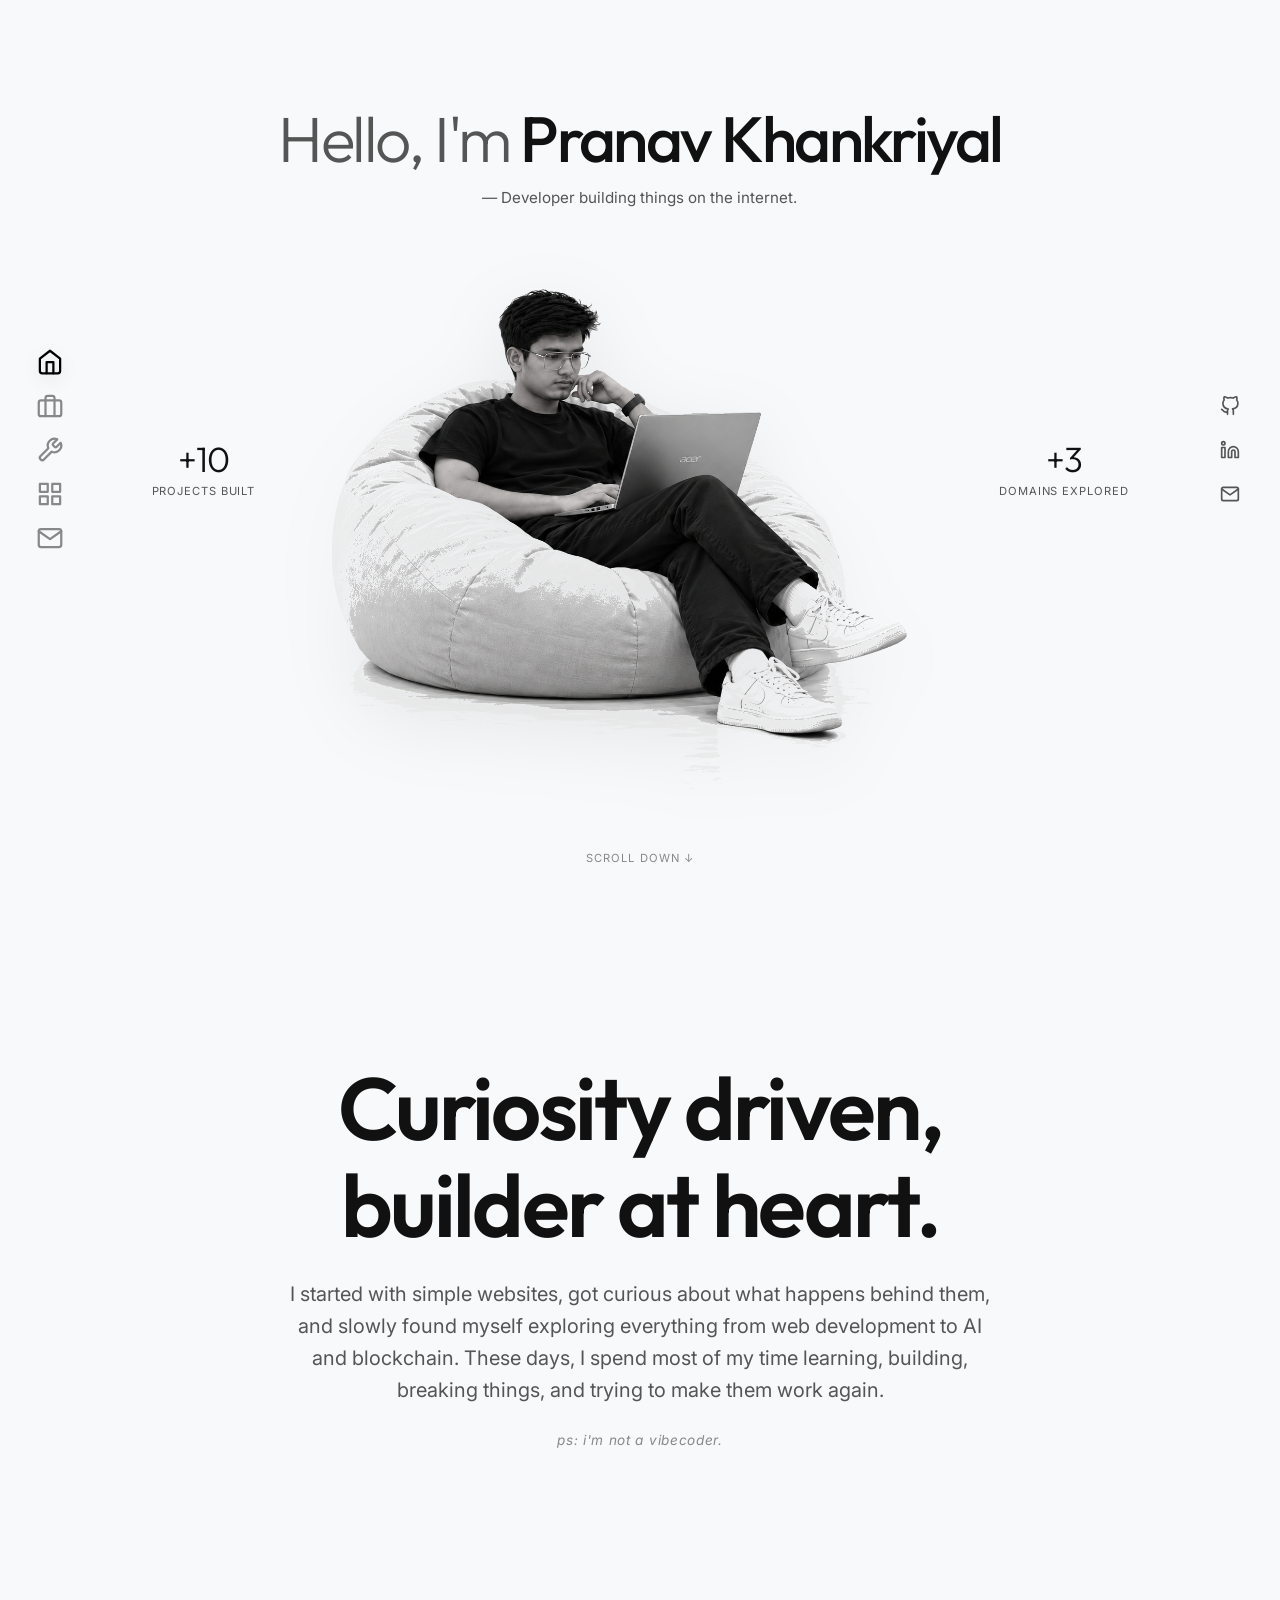
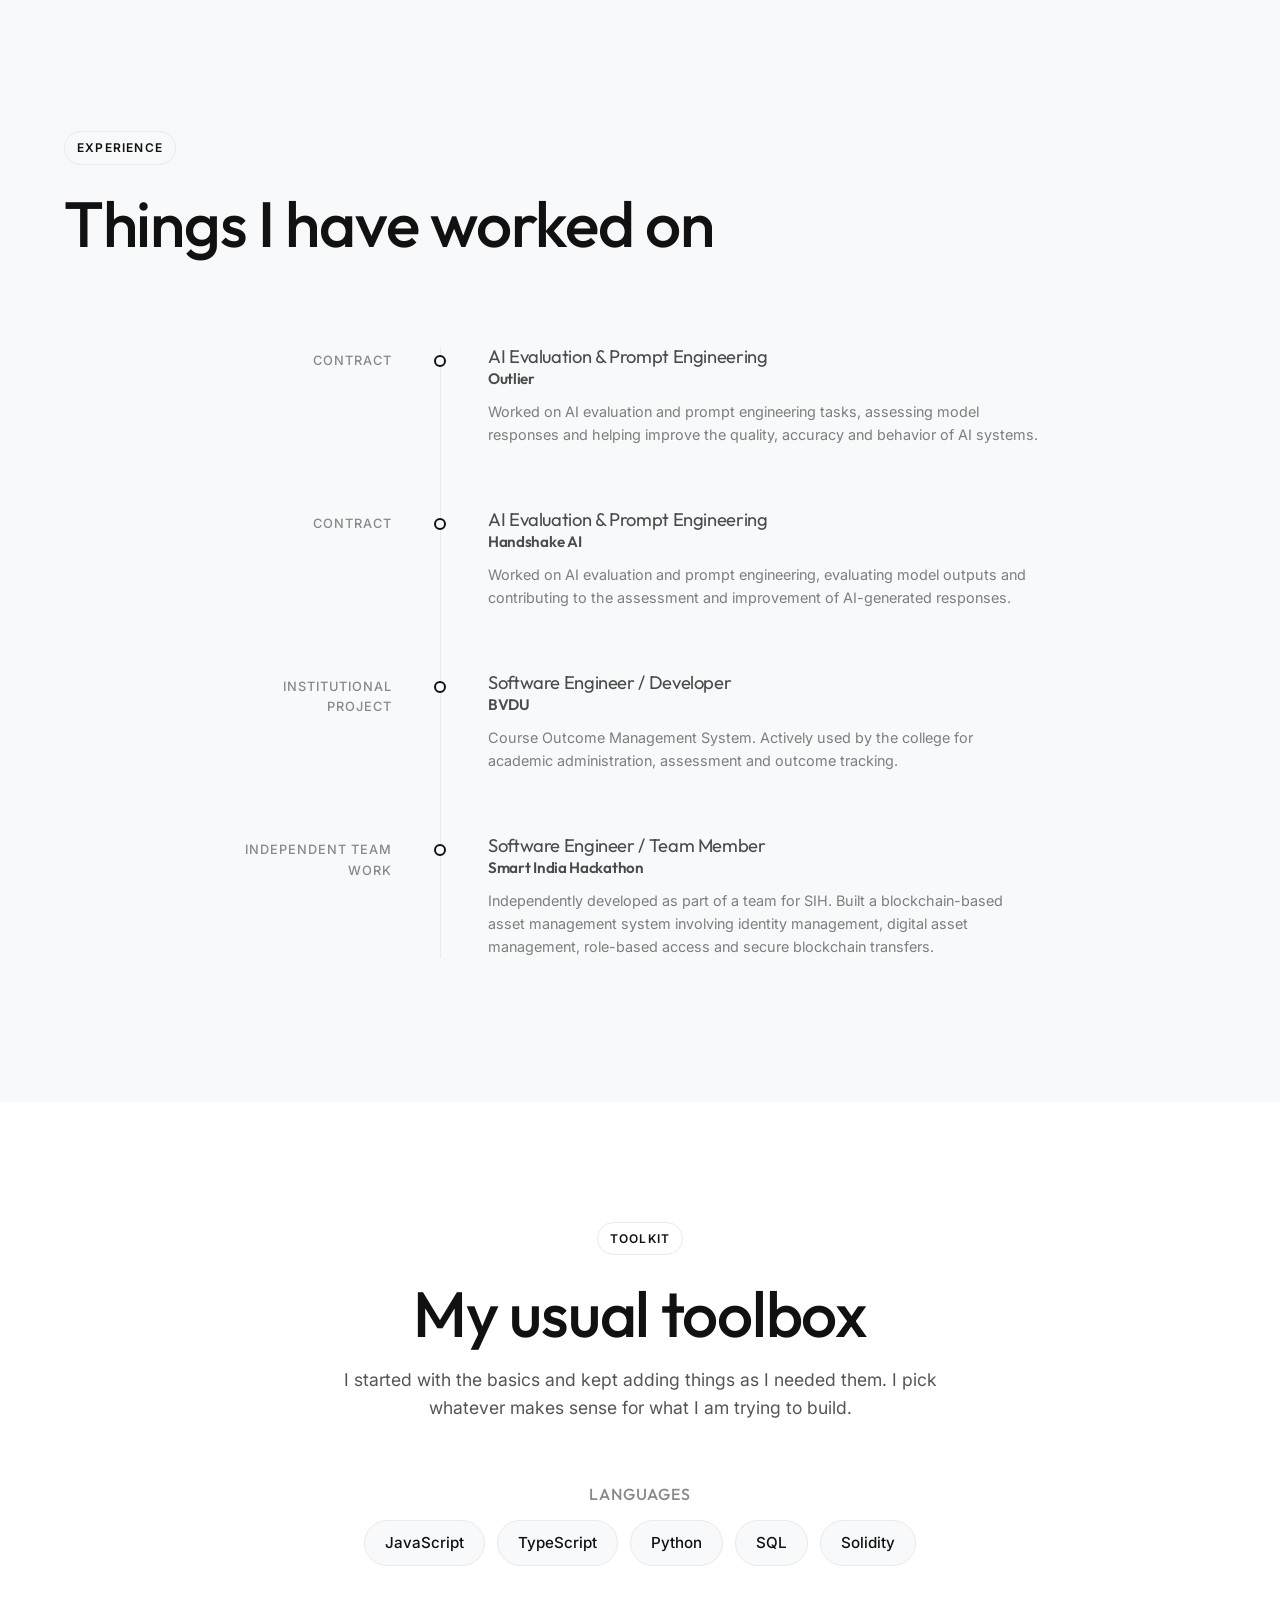
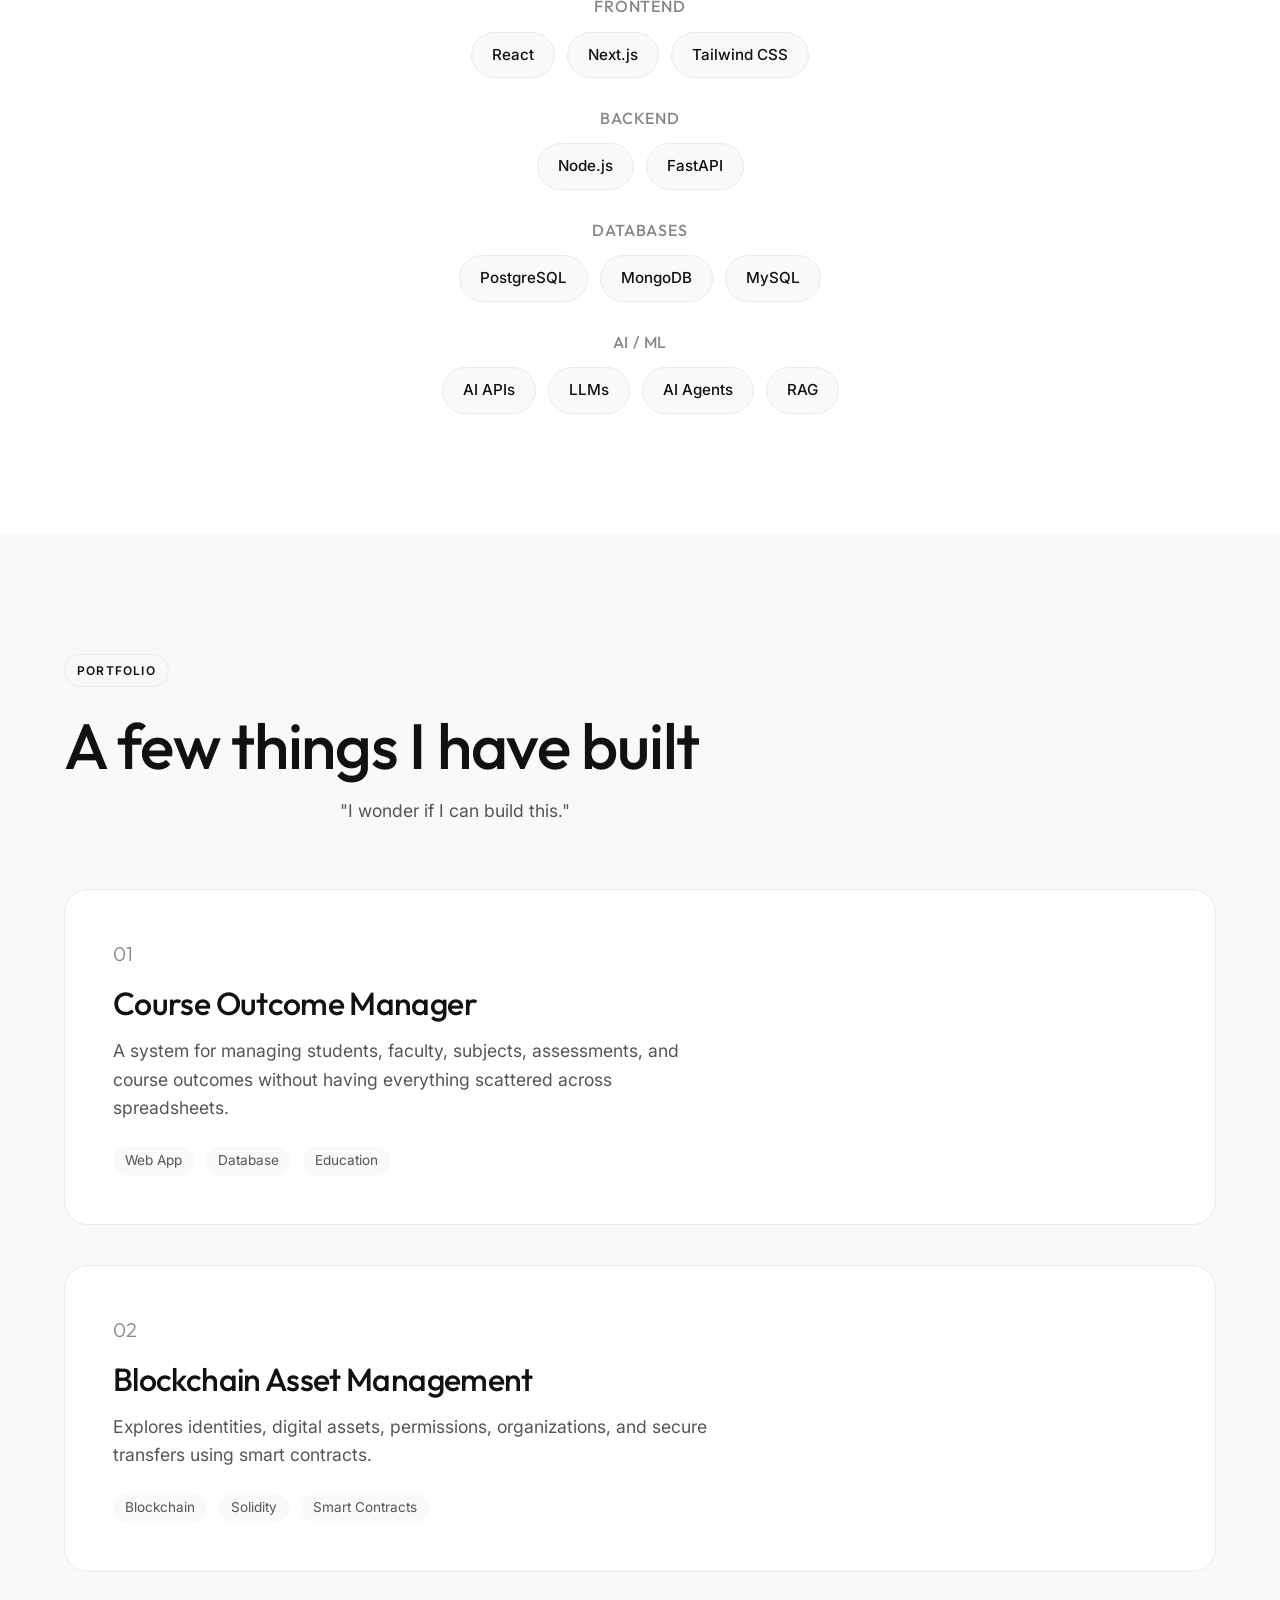
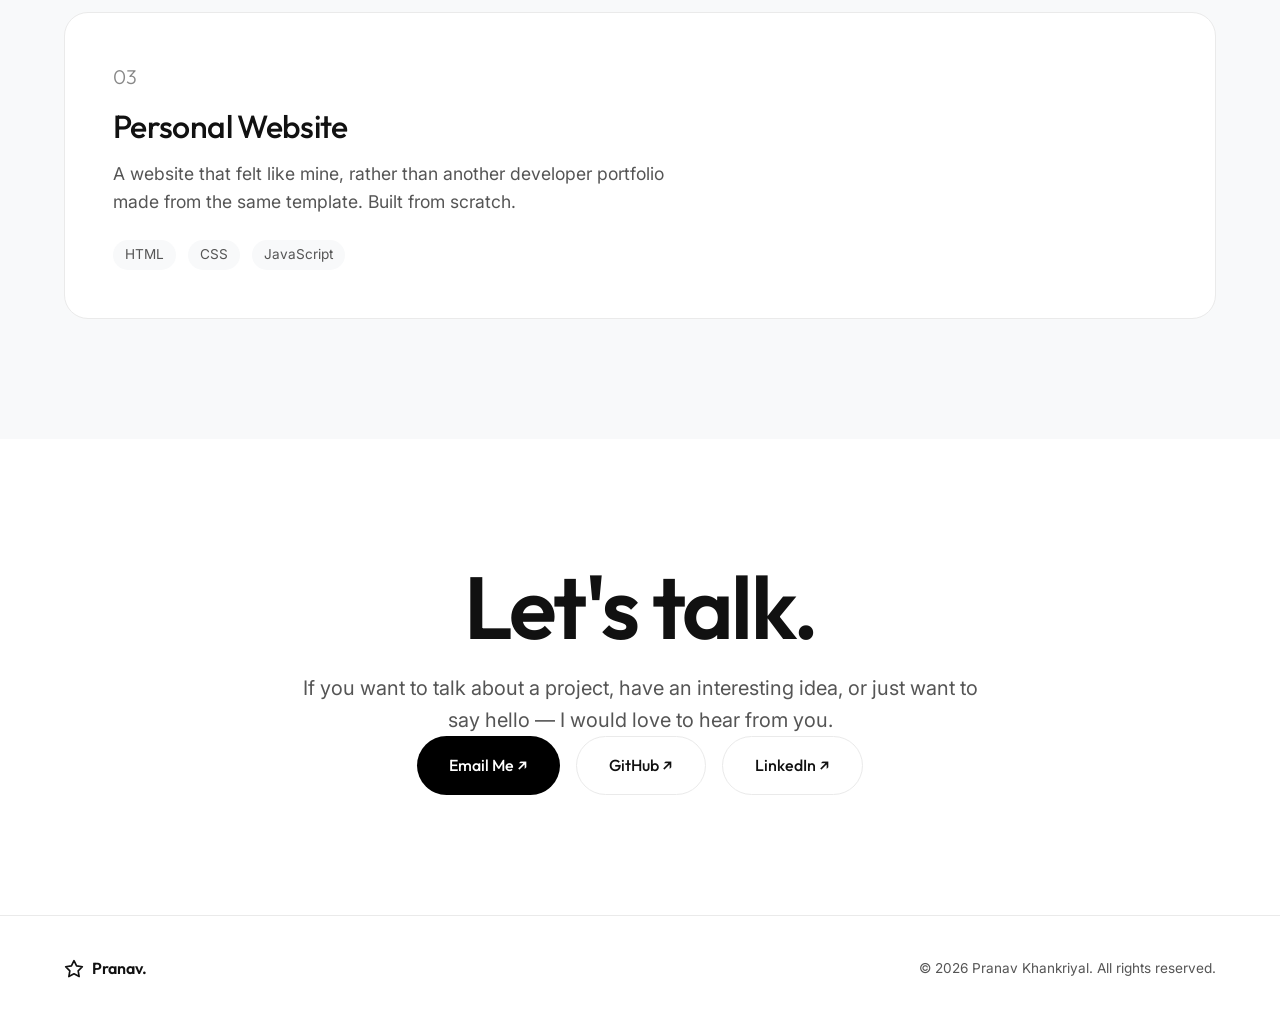
==== commit 22bf4510: "Initial commit of new portfolio" ====
--- a/index.html
+++ b/index.html
@@ -1,353 +1,279 @@
 <!DOCTYPE html>
 <html lang="en">
-
 <head>
   <meta charset="UTF-8" />
   <meta name="viewport" content="width=device-width, initial-scale=1.0" />
-  <title>Pranav Khankriyal — Web Developer, LLM Evaluator & AI Specialist</title>
-  <meta name="description"
-    content="Pranav Khankriyal — Web Developer | LLM Evaluator | AI Data Annotation Specialist. Building production-grade web systems and shaping how AI learns." />
-  <link rel="stylesheet" href="styles.css" />
-  <script>try { if (localStorage.getItem('pk-theme') === 'light') { document.documentElement.setAttribute('data-theme', 'light'); } } catch (e) { }</script>
+  <title>Pranav Khankriyal - Portfolio</title>
+  <meta name="description" content="Pranav is a developer who builds things - from web apps to AI and blockchain." />
+  
   <link rel="preconnect" href="https://fonts.googleapis.com" />
   <link rel="preconnect" href="https://fonts.gstatic.com" crossorigin />
-  <link href="https://fonts.googleapis.com/css2?family=Inter:wght@200;300;400;500;600;700;800;900&display=swap" rel="stylesheet" />
+  <link href="https://fonts.googleapis.com/css2?family=Outfit:wght@200;300;400;500;600;700&family=Inter:wght@300;400;500;600&display=swap" rel="stylesheet" />
+  <link rel="stylesheet" href="style.css" />
 </head>
-
 <body>
 
-  <!-- PAGE LOADER -->
-  <div class="page-loader" id="pageLoader">
-    <div class="loader-logo">PK<span class="dot">.</span></div>
+
+  <!-- LEFT NAV -->
+  <nav class="leftnav">
+    <a href="#home" aria-label="Home">
+      <svg width="20" height="20" viewBox="0 0 24 24" fill="none" stroke="currentColor" stroke-width="2" stroke-linecap="round" stroke-linejoin="round"><path d="M3 9l9-7 9 7v11a2 2 0 0 1-2 2H5a2 2 0 0 1-2-2z"></path><polyline points="9 22 9 12 15 12 15 22"></polyline></svg>
+    </a>
+    <a href="#experience" aria-label="Experience">
+      <svg width="20" height="20" viewBox="0 0 24 24" fill="none" stroke="currentColor" stroke-width="2" stroke-linecap="round" stroke-linejoin="round"><rect x="2" y="7" width="20" height="14" rx="2" ry="2"></rect><path d="M16 21V5a2 2 0 0 0-2-2h-4a2 2 0 0 0-2 2v16"></path></svg>
+    </a>
+    <a href="#tools" aria-label="Tools">
+      <svg width="20" height="20" viewBox="0 0 24 24" fill="none" stroke="currentColor" stroke-width="2" stroke-linecap="round" stroke-linejoin="round"><path d="M14.7 6.3a1 1 0 0 0 0 1.4l1.6 1.6a1 1 0 0 0 1.4 0l3.77-3.77a6 6 0 0 1-7.94 7.94l-6.91 6.91a2.12 2.12 0 0 1-3-3l6.91-6.91a6 6 0 0 1 7.94-7.94l-3.76 3.76z"></path></svg>
+    </a>
+    <a href="#projects" aria-label="Projects">
+      <svg width="20" height="20" viewBox="0 0 24 24" fill="none" stroke="currentColor" stroke-width="2" stroke-linecap="round" stroke-linejoin="round"><rect x="3" y="3" width="7" height="7"></rect><rect x="14" y="3" width="7" height="7"></rect><rect x="14" y="14" width="7" height="7"></rect><rect x="3" y="14" width="7" height="7"></rect></svg>
+    </a>
+    <a href="#contact" aria-label="Contact">
+      <svg width="20" height="20" viewBox="0 0 24 24" fill="none" stroke="currentColor" stroke-width="2" stroke-linecap="round" stroke-linejoin="round"><path d="M4 4h16c1.1 0 2 .9 2 2v12c0 1.1-.9 2-2 2H4c-1.1 0-2-.9-2-2V6c0-1.1.9-2 2-2z"></path><polyline points="22,6 12,13 2,6"></polyline></svg>
+    </a>
+  </nav>
+
+  <!-- SOCIAL SIDEBAR -->
+  <div class="social-sidebar">
+    <a href="https://github.com/Pranav-Khankriyal" target="_blank" aria-label="GitHub">
+      <svg width="20" height="20" viewBox="0 0 24 24" fill="none" stroke="currentColor" stroke-width="2" stroke-linecap="round" stroke-linejoin="round"><path d="M9 19c-5 1.5-5-2.5-7-3m14 6v-3.87a3.37 3.37 0 0 0-.94-2.61c3.14-.35 6.44-1.54 6.44-7A5.44 5.44 0 0 0 20 4.77 5.07 5.07 0 0 0 19.91 1S18.73.65 16 2.48a13.38 13.38 0 0 0-7 0C6.27.65 5.09 1 5.09 1A5.07 5.07 0 0 0 5 4.77a5.44 5.44 0 0 0-1.5 3.78c0 5.42 3.3 6.61 6.44 7A3.37 3.37 0 0 0 9 18.13V22"></path></svg>
+    </a>
+    <a href="https://www.linkedin.com/in/pranav-khankriyal-8a0748310/" target="_blank" aria-label="LinkedIn">
+      <svg width="20" height="20" viewBox="0 0 24 24" fill="none" stroke="currentColor" stroke-width="2" stroke-linecap="round" stroke-linejoin="round"><path d="M16 8a6 6 0 0 1 6 6v7h-4v-7a2 2 0 0 0-2-2 2 2 0 0 0-2 2v7h-4v-7a6 6 0 0 1 6-6z"></path><rect x="2" y="9" width="4" height="12"></rect><circle cx="4" cy="4" r="2"></circle></svg>
+    </a>
+    <a href="mailto:pranavkhankriyal@gmail.com" aria-label="Email">
+      <svg width="20" height="20" viewBox="0 0 24 24" fill="none" stroke="currentColor" stroke-width="2" stroke-linecap="round" stroke-linejoin="round"><path d="M4 4h16c1.1 0 2 .9 2 2v12c0 1.1-.9 2-2 2H4c-1.1 0-2-.9-2-2V6c0-1.1.9-2 2-2z"></path><polyline points="22,6 12,13 2,6"></polyline></svg>
+    </a>
   </div>
 
-  <!-- ============ NAVBAR ============ -->
-  <nav class="navbar" id="navbar">
-    <div class="nav-inner">
-      <a href="index.html" class="nav-logo">PK<span class="dot">.</span></a>
-      <ul class="nav-links" id="navLinks">
-        <li><a href="index.html" class="active">Home</a></li>
-        <li><a href="about.html">About</a></li>
-        <li><a href="blogs.html">Blogs</a></li>
-      </ul>
-      <div class="nav-right">
-        <button class="theme-toggle" id="themeToggle" aria-label="Toggle theme">☀️</button>
-        <a href="mailto:pranavkhankriyal@gmail.com" class="btn btn-primary btn-sm nav-cta">Get in Touch</a>
-      </div>
-      <button class="hamburger" id="hamburger" aria-label="Toggle menu" aria-expanded="false">
-        <span></span><span></span><span></span>
-      </button>
-    </div>
-  </nav>
-
   <main>
-
-    <!-- ============ HERO ============ -->
-    <section class="hero" id="hero">
-      <!-- Animated gradient orbs -->
-      <div class="hero-orbs">
-        <div class="orb orb-1"></div>
-        <div class="orb orb-2"></div>
-        <div class="orb orb-3"></div>
-      </div>
-      <div class="hero-grid-bg"></div>
-
-      <div class="hero-inner">
-        <div class="hero-badge">
-          <span class="badge-dot"></span>
-          Available for Projects
-        </div>
-
+    <!-- HERO SECTION -->
+    <section id="home" class="hero">
+
+      <!-- Headline above image -->
+      <div class="hero-top">
         <h1 class="hero-title">
-          <span class="hero-line"><span class="word">I build systems</span></span>
-          <span class="hero-line"><span class="word">that make <em>AI</em></span></span>
-          <span class="hero-line"><span class="word"><em>smarter.</em></span></span>
+          <span class="hero-greeting">Hello, I'm</span> Pranav Khankriyal
         </h1>
-
-        <p class="hero-subtitle">
-          Web Developer · LLM Evaluator · AI Data Annotation Specialist
+        <p class="hero-subtitle">— Developer building things on the internet.</p>
+      </div>
+
+      <!-- Centre image with stats on sides -->
+      <div class="hero-mid">
+        <div class="stat-item">
+          <h3>+10</h3>
+          <p>Projects built</p>
+        </div>
+
+        <div class="hero-visual">
+          <img src="pranav_nobg.png" alt="Pranav Khankriyal" class="hero-image" />
+        </div>
+
+        <div class="stat-item">
+          <h3>+3</h3>
+          <p>Domains explored</p>
+        </div>
+      </div>
+
+      <!-- Scroll below -->
+      <div class="hero-bottom">
+        <div class="hero-scroll">
+          <a href="#experience">Scroll down ↓</a>
+        </div>
+      </div>
+
+    </section>
+
+
+    <!-- INTRO TEXT -->
+    <section class="section intro-section">
+      <div class="container text-center">
+        <h2 class="massive-text">Curiosity driven,<br/>builder at heart.</h2>
+        <p class="intro-desc">
+          I started with simple websites, got curious about what happens behind them, 
+          and slowly found myself exploring everything from web development to AI and blockchain.
+          These days, I spend most of my time learning, building, breaking things, and trying to make them work again.
         </p>
-
-        <p class="hero-desc">
-          Production-grade web systems, structured LLM evaluation, and rubric design that shapes how language models learn, reason, and perform.
+        <p class="ps-text">ps: i'm not a vibecoder.</p>
+      </div>
+    </section>
+
+    <!-- EXPERIENCE -->
+    <section id="experience" class="section">
+      <div class="container">
+        <div class="section-header">
+          <span class="section-tag">Experience</span>
+          <h2 class="section-title">Things I have worked on</h2>
+        </div>
+        
+        <div class="timeline">
+          
+          <div class="timeline-item">
+            <div class="timeline-meta">Contract</div>
+            <div class="timeline-marker"></div>
+            <div class="timeline-content">
+              <h3 class="timeline-role">AI Evaluation & Prompt Engineering</h3>
+              <h4 class="timeline-org">Outlier</h4>
+              <p class="timeline-desc">Worked on AI evaluation and prompt engineering tasks, assessing model responses and helping improve the quality, accuracy and behavior of AI systems.</p>
+            </div>
+          </div>
+          
+          <div class="timeline-item">
+            <div class="timeline-meta">Contract</div>
+            <div class="timeline-marker"></div>
+            <div class="timeline-content">
+              <h3 class="timeline-role">AI Evaluation & Prompt Engineering</h3>
+              <h4 class="timeline-org">Handshake AI</h4>
+              <p class="timeline-desc">Worked on AI evaluation and prompt engineering, evaluating model outputs and contributing to the assessment and improvement of AI-generated responses.</p>
+            </div>
+          </div>
+
+          <div class="timeline-item">
+            <div class="timeline-meta">Institutional Project</div>
+            <div class="timeline-marker"></div>
+            <div class="timeline-content">
+              <h3 class="timeline-role">Software Engineer / Developer</h3>
+              <h4 class="timeline-org">BVDU</h4>
+              <p class="timeline-desc">Course Outcome Management System. Actively used by the college for academic administration, assessment and outcome tracking.</p>
+            </div>
+          </div>
+
+          <div class="timeline-item">
+            <div class="timeline-meta">Independent Team Work</div>
+            <div class="timeline-marker"></div>
+            <div class="timeline-content">
+              <h3 class="timeline-role">Software Engineer / Team Member</h3>
+              <h4 class="timeline-org">Smart India Hackathon</h4>
+              <p class="timeline-desc">Independently developed as part of a team for SIH. Built a blockchain-based asset management system involving identity management, digital asset management, role-based access and secure blockchain transfers.</p>
+            </div>
+          </div>
+
+        </div>
+      </div>
+    </section>
+
+    <!-- TOOLS -->
+    <section id="tools" class="section bg-light">
+      <div class="container">
+        <div class="section-header text-center">
+          <span class="section-tag">Toolkit</span>
+          <h2 class="section-title">My usual toolbox</h2>
+          <p class="section-subtitle">I started with the basics and kept adding things as I needed them. I pick whatever makes sense for what I am trying to build.</p>
+        </div>
+        
+        <div class="tools-container">
+          <div class="tool-category">
+            <h4>Languages</h4>
+            <div class="tags">
+              <span>JavaScript</span> <span>TypeScript</span> <span>Python</span> <span>SQL</span> <span>Solidity</span>
+            </div>
+          </div>
+          <div class="tool-category">
+            <h4>Frontend</h4>
+            <div class="tags">
+              <span>React</span> <span>Next.js</span> <span>Tailwind CSS</span>
+            </div>
+          </div>
+          <div class="tool-category">
+            <h4>Backend</h4>
+            <div class="tags">
+              <span>Node.js</span> <span>FastAPI</span>
+            </div>
+          </div>
+          <div class="tool-category">
+            <h4>Databases</h4>
+            <div class="tags">
+              <span>PostgreSQL</span> <span>MongoDB</span> <span>MySQL</span>
+            </div>
+          </div>
+          <div class="tool-category">
+            <h4>AI / ML</h4>
+            <div class="tags">
+              <span>AI APIs</span> <span>LLMs</span> <span>AI Agents</span> <span>RAG</span>
+            </div>
+          </div>
+        </div>
+      </div>
+    </section>
+
+    <!-- PROJECTS -->
+    <section id="projects" class="section">
+      <div class="container">
+        <div class="section-header">
+          <span class="section-tag">Portfolio</span>
+          <h2 class="section-title">A few things I have built</h2>
+          <p class="section-subtitle">"I wonder if I can build this."</p>
+        </div>
+        
+        <div class="projects-grid">
+          
+          <div class="project-card">
+            <div class="project-content">
+              <span class="project-num">01</span>
+              <h3>Course Outcome Manager</h3>
+              <p>A system for managing students, faculty, subjects, assessments, and course outcomes without having everything scattered across spreadsheets.</p>
+              <div class="project-tags">
+                <span>Web App</span> <span>Database</span> <span>Education</span>
+              </div>
+            </div>
+          </div>
+
+          <div class="project-card">
+            <div class="project-content">
+              <span class="project-num">02</span>
+              <h3>Blockchain Asset Management</h3>
+              <p>Explores identities, digital assets, permissions, organizations, and secure transfers using smart contracts.</p>
+              <div class="project-tags">
+                <span>Blockchain</span> <span>Solidity</span> <span>Smart Contracts</span>
+              </div>
+            </div>
+          </div>
+
+          <div class="project-card">
+            <div class="project-content">
+              <span class="project-num">03</span>
+              <h3>Personal Website</h3>
+              <p>A website that felt like mine, rather than another developer portfolio made from the same template. Built from scratch.</p>
+              <div class="project-tags">
+                <span>HTML</span> <span>CSS</span> <span>JavaScript</span>
+              </div>
+            </div>
+          </div>
+
+        </div>
+      </div>
+    </section>
+
+    <!-- CONTACT -->
+    <section id="contact" class="section bg-light">
+      <div class="container text-center">
+        <h2 class="massive-text mb-sm">Let's talk.</h2>
+        <p class="intro-desc mb-lg">
+          If you want to talk about a project, have an interesting idea, or just want to say hello — I would love to hear from you.
         </p>
-
-        <div class="hero-ctas">
-          <a href="about.html" class="btn btn-primary">
-            <span>View My Work</span>
-            <svg width="14" height="14" viewBox="0 0 14 14" fill="none"><path d="M1 13L13 1M13 1H3M13 1V11" stroke="currentColor" stroke-width="1.5" stroke-linecap="round" stroke-linejoin="round"/></svg>
-          </a>
-          <a href="blogs.html" class="btn btn-glass">Read My Analysis</a>
-        </div>
-      </div>
-
-      <!-- Scroll cue -->
-      <div class="scroll-cue">
-        <div class="scroll-line"></div>
-      </div>
-    </section>
-
-    <!-- ============ MARQUEE TICKER ============ -->
-    <div class="marquee-strip">
-      <div class="marquee-track">
-        <span>MERN Stack</span><span class="marquee-dot">◈</span>
-        <span>LLM Evaluation</span><span class="marquee-dot">◈</span>
-        <span>Prompt Engineering</span><span class="marquee-dot">◈</span>
-        <span>AI Data Annotation</span><span class="marquee-dot">◈</span>
-        <span>Rubric Design</span><span class="marquee-dot">◈</span>
-        <span>React & Node.js</span><span class="marquee-dot">◈</span>
-        <span>Pattern Extraction</span><span class="marquee-dot">◈</span>
-        <span>AI Systems Analysis</span><span class="marquee-dot">◈</span>
-        <!-- Duplicate for seamless loop -->
-        <span>MERN Stack</span><span class="marquee-dot">◈</span>
-        <span>LLM Evaluation</span><span class="marquee-dot">◈</span>
-        <span>Prompt Engineering</span><span class="marquee-dot">◈</span>
-        <span>AI Data Annotation</span><span class="marquee-dot">◈</span>
-        <span>Rubric Design</span><span class="marquee-dot">◈</span>
-        <span>React & Node.js</span><span class="marquee-dot">◈</span>
-        <span>Pattern Extraction</span><span class="marquee-dot">◈</span>
-        <span>AI Systems Analysis</span><span class="marquee-dot">◈</span>
-      </div>
-    </div>
-
-    <!-- ============ ABOUT / INTRO SECTION ============ -->
-    <section class="about-intro" id="about-intro">
-      <div class="container">
-        <div class="intro-grid">
-          <div class="intro-text reveal">
-            <span class="section-tag">About Me</span>
-            <h2 class="intro-headline">Developer by craft.<br />AI evaluator by expertise.</h2>
-            <p class="intro-body">
-              I operate at the intersection of web development and AI quality — building full-stack applications with the MERN stack while directly contributing to how large language models improve through structured evaluation, annotation, and rubric engineering at Outlier's Aether Project.
-            </p>
-            <div class="intro-stats">
-              <div class="mini-stat">
-                <span class="mini-stat-value">MERN</span>
-                <span class="mini-stat-label">Full-Stack Development</span>
-              </div>
-              <div class="mini-stat">
-                <span class="mini-stat-value">LLM</span>
-                <span class="mini-stat-label">Evaluation & Annotation</span>
-              </div>
-              <div class="mini-stat">
-                <span class="mini-stat-value">AI</span>
-                <span class="mini-stat-label">Rubric & Training Data</span>
-              </div>
-            </div>
-          </div>
-          <div class="intro-visual reveal">
-            <div class="profile-card-glass">
-              <div class="profile-ring">
-                <img src="assets/profile.jpg" alt="Pranav Khankriyal" class="profile-img"
-                  onerror="this.style.display='none'; this.nextElementSibling.style.display='flex'" />
-                <div class="profile-placeholder" style="display:none">PK</div>
-              </div>
-              <div class="profile-info">
-                <h3>Pranav Khankriyal</h3>
-                <p>Web Developer · LLM Evaluator</p>
-              </div>
-              <div class="profile-meta">
-                <div class="meta-item">
-                  <span class="meta-icon">💼</span>
-                  <span>Outlier · Aether Project</span>
-                </div>
-                <div class="meta-item">
-                  <span class="meta-icon">📍</span>
-                  <span>India</span>
-                </div>
-                <div class="meta-item">
-                  <span class="meta-icon">🎓</span>
-                  <span>BTech CS · AI Minor</span>
-                </div>
-              </div>
-            </div>
-          </div>
-        </div>
-      </div>
-    </section>
-
-    <!-- ============ BENTO GRID — WHAT I DO ============ -->
-    <section class="bento-section" id="services">
-      <div class="container">
-        <div class="section-header-center reveal">
-          <span class="section-tag">What I Do</span>
-          <h2 class="section-title-lg">Expertise at the frontier<br />of code and intelligence.</h2>
-        </div>
-
-        <div class="bento-grid">
-          <!-- Large card -->
-          <div class="bento-card bento-large reveal">
-            <div class="bento-card-glow"></div>
-            <div class="bento-icon">
-              <svg width="32" height="32" viewBox="0 0 24 24" fill="none" stroke="currentColor" stroke-width="1.5"><path d="M13 2L3 14h9l-1 8 10-12h-9l1-8z" stroke-linecap="round" stroke-linejoin="round"/></svg>
-            </div>
-            <h3>Web Development</h3>
-            <p>Building full-stack web applications using the MERN stack — MongoDB, Express, React, and Node.js — with clean architecture and scalable deployment patterns.</p>
-            <div class="bento-tags">
-              <span>MongoDB</span><span>Express.js</span><span>React</span><span>Node.js</span>
-            </div>
-          </div>
-
-          <!-- Medium card -->
-          <div class="bento-card bento-medium reveal">
-            <div class="bento-card-glow"></div>
-            <div class="bento-icon">
-              <svg width="32" height="32" viewBox="0 0 24 24" fill="none" stroke="currentColor" stroke-width="1.5"><circle cx="12" cy="12" r="3"/><path d="M12 1v2m0 18v2M4.22 4.22l1.42 1.42m12.72 12.72l1.42 1.42M1 12h2m18 0h2M4.22 19.78l1.42-1.42M18.36 5.64l1.42-1.42"/></svg>
-            </div>
-            <h3>LLM Evaluation & AI Annotation</h3>
-            <p>Hands-on evaluation of LLM outputs for quality, safety, and alignment — prompt evaluation, response scoring, image annotation, and pattern extraction.</p>
-          </div>
-
-          <!-- Medium card -->
-          <div class="bento-card bento-medium reveal">
-            <div class="bento-card-glow"></div>
-            <div class="bento-icon">
-              <svg width="32" height="32" viewBox="0 0 24 24" fill="none" stroke="currentColor" stroke-width="1.5"><path d="M14 2H6a2 2 0 00-2 2v16a2 2 0 002 2h12a2 2 0 002-2V8z"/><path d="M14 2v6h6M16 13H8m8 4H8m2-8H8"/></svg>
-            </div>
-            <h3>Rubric Design & Documentation</h3>
-            <p>Designing annotation rubrics and documentation frameworks that standardize quality criteria for training LLMs with consistency and objectivity.</p>
-          </div>
-
-          <!-- Wide card -->
-          <div class="bento-card bento-wide reveal">
-            <div class="bento-card-glow"></div>
-            <div class="bento-icon">
-              <svg width="32" height="32" viewBox="0 0 24 24" fill="none" stroke="currentColor" stroke-width="1.5"><path d="M2 3h6a4 4 0 014 4v14a3 3 0 00-3-3H2zM22 3h-6a4 4 0 00-4 4v14a3 3 0 013-3h7z"/></svg>
-            </div>
-            <h3>AI Systems Analysis & Technical Writing</h3>
-            <p>Operator-level breakdowns of AI agent architectures, LLM workflows, and real-world deployment patterns — written for technical operators, product teams, and AI practitioners who build and ship.</p>
-            <a href="blogs.html" class="bento-link">Read my analysis →</a>
-          </div>
-        </div>
-      </div>
-    </section>
-
-    <!-- ============ EXPERIENCE HIGHLIGHT ============ -->
-    <section class="experience-section" id="experience">
-      <div class="container">
-        <div class="exp-layout reveal">
-          <div class="exp-left">
-            <span class="section-tag">Experience</span>
-            <h2 class="section-title-lg">Real-world AI<br />training at scale.</h2>
-            <p class="exp-summary">Direct contribution to LLM quality through Outlier's Aether Project — evaluating model outputs, building annotation rubrics, and producing the structured training data that shapes how AI reasons.</p>
-            <a href="about.html" class="btn btn-outline">Full Experience →</a>
-          </div>
-          <div class="exp-right">
-            <div class="exp-card-featured">
-              <div class="exp-card-header">
-                <div>
-                  <span class="exp-role-title">LLM Evaluator & AI Annotation Specialist</span>
-                  <span class="exp-company-name">Outlier · Aether Project</span>
-                </div>
-                <span class="exp-time">Jan – Apr 2026</span>
-              </div>
-              <ul class="exp-highlights">
-                <li>Evaluated LLM-generated responses for quality, factual accuracy, and alignment with safety benchmarks</li>
-                <li>Conducted structured prompt evaluation and response scoring</li>
-                <li>Performed image annotation, pattern extraction, and data masking</li>
-                <li>Designed annotation rubrics — scoring frameworks ensuring evaluator consistency at scale</li>
-                <li>Produced annotation documentation, guidelines, and calibration notes</li>
-              </ul>
-              <div class="exp-skills-row">
-                <span>LLM Eval</span><span>Prompt QA</span><span>Image Annotation</span><span>Rubric Design</span><span>Documentation</span>
-              </div>
-            </div>
-          </div>
-        </div>
-      </div>
-    </section>
-
-    <!-- ============ FEATURED WRITING ============ -->
-    <section class="writing-section" id="writing">
-      <div class="container">
-        <div class="section-header-row reveal">
-          <div>
-            <span class="section-tag">Analysis & Writing</span>
-            <h2 class="section-title-lg">Depth over noise.</h2>
-          </div>
-          <a href="blogs.html" class="btn btn-outline">View All →</a>
-        </div>
-
-        <div class="writing-grid">
-          <a href="blog1.html" class="writing-card reveal">
-            <div class="writing-card-inner">
-              <div class="writing-meta">
-                <span class="writing-tag">AI Systems</span>
-                <span class="writing-date">March 2026 · 12 min</span>
-              </div>
-              <h3>Most AI Agents Don't Fail Because the Model Is Weak. They Fail Because Nobody Engineered Them for Production.</h3>
-              <p>A structured breakdown of every failure mode across real SaaS and internal ops deployments.</p>
-              <span class="writing-read-more">Read Analysis →</span>
-            </div>
-          </a>
-
-          <a href="blog2.html" class="writing-card reveal">
-            <div class="writing-card-inner">
-              <div class="writing-meta">
-                <span class="writing-tag">SaaS Strategy</span>
-                <span class="writing-date">May 2025 · 18 min</span>
-              </div>
-              <h3>The SaaS Moat Playbook: What Separates Defensible Products from Replaceable Ones</h3>
-              <p>Why some SaaS companies get commoditized while others compound — network effects, data moats, and workflow lock-in.</p>
-              <span class="writing-read-more">Read Analysis →</span>
-            </div>
-          </a>
-        </div>
-      </div>
-    </section>
-
-    <!-- ============ CTA SECTION ============ -->
-    <section class="cta-section">
-      <div class="cta-orbs">
-        <div class="orb orb-cta-1"></div>
-        <div class="orb orb-cta-2"></div>
-      </div>
-      <div class="container">
-        <div class="cta-content reveal">
-          <h2>Let's build something<br /><em>worth building.</em></h2>
-          <p>Open to freelance projects, collaborations, and opportunities at the intersection of development and AI.</p>
-          <div class="cta-btns">
-            <a href="mailto:pranavkhankriyal@gmail.com" class="btn btn-primary btn-lg">
-              <span>Get in Touch</span>
-              <svg width="14" height="14" viewBox="0 0 14 14" fill="none"><path d="M1 13L13 1M13 1H3M13 1V11" stroke="currentColor" stroke-width="1.5" stroke-linecap="round" stroke-linejoin="round"/></svg>
-            </a>
-            <a href="https://www.linkedin.com/in/pranav-khankriyal-8a0748310" target="_blank" rel="noopener noreferrer" class="btn btn-glass">LinkedIn</a>
-          </div>
+        
+        <div class="contact-buttons">
+          <a href="mailto:hello@pranav.dev" class="btn btn-primary">Email Me ↗</a>
+          <a href="https://github.com/" target="_blank" class="btn btn-outline">GitHub ↗</a>
+          <a href="https://linkedin.com/" target="_blank" class="btn btn-outline">LinkedIn ↗</a>
         </div>
       </div>
     </section>
 
   </main>
 
-  <!-- ============ FOOTER ============ -->
-  <footer class="footer" id="footer">
-    <div class="container">
-      <div class="footer-grid">
-        <div class="footer-brand">
-          <span class="nav-logo footer-logo">PK<span class="dot">.</span></span>
-          <p class="footer-tagline">Building at the intersection of<br />code and intelligence.</p>
-        </div>
-        <div class="footer-col">
-          <h4>Navigation</h4>
-          <a href="index.html">Home</a>
-          <a href="about.html">About</a>
-          <a href="blogs.html">Blogs</a>
-        </div>
-        <div class="footer-col">
-          <h4>Connect</h4>
-          <a href="mailto:pranavkhankriyal@gmail.com">Email</a>
-          <a href="https://www.linkedin.com/in/pranav-khankriyal-8a0748310" target="_blank" rel="noopener noreferrer">LinkedIn</a>
-          <a href="#">GitHub</a>
-          <a href="#">Twitter / X</a>
-        </div>
-      </div>
-      <div class="footer-bottom">
-        <p>© 2025 Pranav Khankriyal. All rights reserved.</p>
-      </div>
+  <footer class="footer">
+    <div class="container footer-content">
+      <div class="footer-logo">
+        <svg width="20" height="20" viewBox="0 0 24 24" fill="none" stroke="currentColor" stroke-width="2" stroke-linecap="round" stroke-linejoin="round">
+          <polygon points="12 2 15.09 8.26 22 9.27 17 14.14 18.18 21.02 12 17.77 5.82 21.02 7 14.14 2 9.27 8.91 8.26 12 2"></polygon>
+        </svg>
+        <span>Pranav.</span>
+      </div>
+      <p>© 2026 Pranav Khankriyal. All rights reserved.</p>
     </div>
   </footer>
 
   <script src="script.js"></script>
 </body>
-
-</html>+</html>
--- a/style.css
+++ b/style.css
@@ -0,0 +1,645 @@
+/* =========================================================
+   PRANAV PORTFOLIO — MODERN MAKEOVER
+   Theme: Clean, airy, light, modern, typography-driven.
+   ========================================================= */
+
+:root {
+  --bg: #f8f9fa;
+  --surface: #ffffff;
+  --text-main: #111111;
+  --text-muted: #555555;
+  --text-light: #888888;
+  --border: #eaeaea;
+  --accent: #000000;
+  
+  --font-heading: 'Outfit', sans-serif;
+  --font-body: 'Inter', sans-serif;
+  
+  --radius-sm: 8px;
+  --radius-md: 16px;
+  --radius-lg: 24px;
+  --radius-full: 9999px;
+  
+  --shadow-sm: 0 4px 6px -1px rgba(0, 0, 0, 0.05);
+  --shadow-md: 0 10px 30px -5px rgba(0, 0, 0, 0.08);
+  --shadow-float: 0 20px 40px -10px rgba(0, 0, 0, 0.12);
+}
+
+* {
+  margin: 0;
+  padding: 0;
+  box-sizing: border-box;
+}
+
+html {
+  scroll-behavior: smooth;
+}
+
+body {
+  font-family: var(--font-body);
+  background-color: var(--bg);
+  color: var(--text-main);
+  line-height: 1.6;
+  -webkit-font-smoothing: antialiased;
+}
+
+a {
+  text-decoration: none;
+  color: inherit;
+}
+
+/* ---------- TYPOGRAPHY ---------- */
+h1, h2, h3, h4, h5, h6 {
+  font-family: var(--font-heading);
+  font-weight: 500;
+  line-height: 1.1;
+  letter-spacing: -0.02em;
+}
+
+.massive-text {
+  font-size: clamp(3rem, 8vw, 5.5rem);
+  font-weight: 600;
+  letter-spacing: -0.03em;
+  margin-bottom: 24px;
+}
+
+/* ---------- UTILITIES ---------- */
+.container {
+  max-width: 1200px;
+  margin: 0 auto;
+  padding: 0 24px;
+}
+
+.text-center { text-align: center; }
+.mb-sm { margin-bottom: 16px; }
+.mb-lg { margin-bottom: 48px; }
+.bg-light { background-color: var(--surface); }
+
+/* ---------- LEFT NAV ---------- */
+.leftnav {
+  position: fixed;
+  left: 40px;
+  top: 50%;
+  transform: translateY(-50%);
+  display: flex;
+  flex-direction: column;
+  gap: 24px;
+  z-index: 100;
+}
+
+.leftnav a {
+  color: var(--text-light);
+  opacity: 0.5;
+  transition: all 0.3s cubic-bezier(0.4, 0, 0.2, 1);
+  display: flex;
+  align-items: center;
+  justify-content: center;
+}
+
+.leftnav a:hover,
+.leftnav a.active {
+  color: #000;
+  opacity: 1;
+  transform: scale(1.35);
+  filter: drop-shadow(0 4px 6px rgba(0,0,0,0.1));
+}
+
+/* ---------- SOCIAL SIDEBAR ---------- */
+.social-sidebar {
+  position: fixed;
+  right: 40px;
+  top: 50%;
+  transform: translateY(-50%);
+  display: flex;
+  flex-direction: column;
+  gap: 24px;
+  z-index: 100;
+}
+
+.social-sidebar a {
+  color: var(--text-muted);
+  transition: color 0.3s ease, transform 0.3s ease;
+  display: flex;
+  align-items: center;
+  justify-content: center;
+}
+
+.social-sidebar a:hover {
+  color: var(--text-main);
+  transform: translateY(-4px) scale(1.1);
+}
+
+/* ---------- HERO ---------- */
+.hero {
+  min-height: 100vh;
+  display: flex;
+  flex-direction: column;
+  align-items: center;
+  /* no justify-content: center — let content flow naturally from top */
+  padding-top: 80px;
+  padding-bottom: 32px;
+  text-align: center;
+}
+
+/* Title row */
+.hero-top {
+  margin-bottom: 0;
+  padding-top: 24px;
+}
+
+.hero-title {
+  font-size: clamp(2.5rem, 5vw, 5rem);
+  font-weight: 500;
+  letter-spacing: -0.04em;
+  line-height: 1.1;
+  margin-bottom: 12px;
+}
+
+.hero-greeting {
+  font-weight: 300;
+  color: var(--text-muted);
+}
+
+.hero-subtitle {
+  font-size: 0.95rem;
+  color: var(--text-muted);
+  font-weight: 400;
+}
+
+.ps-text {
+  font-size: 0.85rem;
+  color: var(--text-light);
+  font-style: italic;
+  margin-top: 24px;
+  letter-spacing: 0.05em;
+}
+
+/* Middle row: stat | image | stat — flush below title */
+.hero-mid {
+  display: flex;
+  align-items: center;  /* vertically centres stats to image midpoint */
+  justify-content: center;
+  gap: 48px;
+  width: 100%;
+  margin-top: -64px; /* pull image significantly upward to close the gap */
+}
+
+/* Centre image */
+.hero-visual {
+  display: flex;
+  align-items: flex-end;
+  justify-content: center;
+}
+
+.hero-image {
+  height: 72vh;
+  width: auto;
+  max-width: 800px;
+  object-fit: contain;
+  animation: float 8s ease-in-out infinite;
+  filter: drop-shadow(0 20px 36px rgba(0,0,0,0.07));
+}
+
+@keyframes float {
+  0%   { transform: translateY(0px); }
+  50%  { transform: translateY(-12px); }
+  100% { transform: translateY(0px); }
+}
+
+/* Stats */
+.stat-item {
+  text-align: center;
+  min-width: 90px;
+}
+
+.stat-item h3 {
+  font-size: 2.2rem;
+  font-weight: 300;
+  letter-spacing: -0.04em;
+  margin-bottom: 4px;
+  color: var(--text-main);
+}
+
+.stat-item p {
+  font-size: 0.7rem;
+  color: var(--text-muted);
+  text-transform: uppercase;
+  letter-spacing: 0.08em;
+}
+
+/* Scroll row — pinned at bottom with auto margin */
+.hero-bottom {
+  display: flex;
+  justify-content: center;
+  margin-top: auto;
+  padding-top: 16px;
+}
+
+.hero-scroll {
+  font-size: 0.7rem;
+  text-transform: uppercase;
+  letter-spacing: 0.1em;
+}
+
+.hero-scroll a {
+  color: var(--text-light);
+  display: inline-flex;
+  align-items: center;
+  gap: 6px;
+  transition: color 0.2s;
+}
+
+.hero-scroll a:hover {
+  color: var(--text-main);
+}
+
+
+
+/* ---------- SECTIONS ---------- */
+.section {
+  padding: 120px 0;
+}
+
+.intro-section {
+  padding: 160px 0;
+}
+
+.intro-desc {
+  font-size: 1.25rem;
+  color: var(--text-muted);
+  max-width: 700px;
+  margin: 0 auto;
+}
+
+.section-header {
+  margin-bottom: 64px;
+}
+
+.section-tag {
+  display: inline-block;
+  font-size: 0.75rem;
+  text-transform: uppercase;
+  letter-spacing: 0.1em;
+  font-weight: 600;
+  padding: 6px 12px;
+  border: 1px solid var(--border);
+  border-radius: var(--radius-full);
+  margin-bottom: 24px;
+}
+
+.section-title {
+  font-size: clamp(2.5rem, 5vw, 4rem);
+  margin-bottom: 16px;
+}
+
+.section-subtitle {
+  font-size: 1.1rem;
+  color: var(--text-muted);
+  max-width: 600px;
+  margin: 0 auto;
+}
+
+/* ---------- EXPERIENCE GRID ---------- */
+/* ---------- TIMELINE (EXPERIENCE) ---------- */
+.timeline {
+  position: relative;
+  max-width: 800px;
+  margin: 0 auto;
+  padding: 24px 0;
+}
+
+/* The vertical line */
+.timeline::before {
+  content: '';
+  position: absolute;
+  top: 24px;
+  bottom: 24px;
+  left: 200px;
+  width: 1px;
+  background-color: var(--border);
+}
+
+.timeline-item {
+  display: flex;
+  position: relative;
+  margin-bottom: 64px;
+}
+
+.timeline-item:last-child {
+  margin-bottom: 0;
+}
+
+.timeline-meta {
+  width: 200px;
+  flex-shrink: 0;
+  text-align: right;
+  padding-right: 48px;
+  padding-top: 4px;
+  color: var(--text-light);
+  font-size: 0.8rem;
+  font-weight: 500;
+  text-transform: uppercase;
+  letter-spacing: 0.08em;
+}
+
+.timeline-marker {
+  position: absolute;
+  left: 200px;
+  top: 8px;
+  width: 12px;
+  height: 12px;
+  border-radius: 50%;
+  background: var(--bg);
+  border: 2px solid var(--text-main);
+  transform: translateX(-50%);
+  transition: transform 0.3s ease, box-shadow 0.3s ease, background 0.3s ease;
+  z-index: 2;
+}
+
+.timeline-item:hover .timeline-marker {
+  transform: translateX(-50%) scale(1.3);
+  box-shadow: 0 0 12px rgba(0, 0, 0, 0.1);
+  background: var(--text-main);
+}
+
+.timeline-content {
+  flex: 1;
+  padding-left: 48px;
+  transition: opacity 0.3s ease;
+  opacity: 0.75;
+}
+
+.timeline-item:hover .timeline-content {
+  opacity: 1;
+}
+
+.timeline-role {
+  font-size: 1.15rem;
+  font-weight: 400;
+  color: var(--text-main);
+  margin-bottom: 4px;
+}
+
+.timeline-org {
+  font-size: 0.95rem;
+  font-weight: 600;
+  color: var(--text-main);
+  margin-bottom: 12px;
+}
+
+.timeline-desc {
+  font-size: 0.9rem;
+  color: var(--text-muted);
+  line-height: 1.6;
+}
+
+/* ---------- TOOLS ---------- */
+.tools-container {
+  display: flex;
+  flex-direction: column;
+  gap: 32px;
+  max-width: 800px;
+  margin: 0 auto;
+}
+
+.tool-category {
+  display: flex;
+  flex-direction: column;
+  align-items: center;
+  gap: 16px;
+}
+
+.tool-category h4 {
+  font-size: 1rem;
+  color: var(--text-light);
+  text-transform: uppercase;
+  letter-spacing: 0.05em;
+}
+
+.tags {
+  display: flex;
+  flex-wrap: wrap;
+  justify-content: center;
+  gap: 12px;
+}
+
+.tags span {
+  background: var(--bg);
+  padding: 10px 20px;
+  border-radius: var(--radius-full);
+  font-size: 0.95rem;
+  font-weight: 500;
+  border: 1px solid var(--border);
+  transition: all 0.2s;
+}
+
+.tags span:hover {
+  background: var(--accent);
+  color: #fff;
+  border-color: var(--accent);
+}
+
+/* ---------- PROJECTS ---------- */
+.projects-grid {
+  display: grid;
+  grid-template-columns: 1fr;
+  gap: 40px;
+}
+
+.project-card {
+  background: var(--surface);
+  border-radius: var(--radius-lg);
+  border: 1px solid var(--border);
+  padding: 48px;
+  display: flex;
+  align-items: center;
+  transition: box-shadow 0.3s;
+}
+
+.project-card:hover {
+  box-shadow: var(--shadow-md);
+}
+
+.project-num {
+  font-family: var(--font-heading);
+  font-size: 1.25rem;
+  color: var(--text-light);
+  font-weight: 300;
+  display: block;
+  margin-bottom: 16px;
+}
+
+.project-content h3 {
+  font-size: 2rem;
+  margin-bottom: 16px;
+}
+
+.project-content p {
+  font-size: 1.1rem;
+  color: var(--text-muted);
+  max-width: 600px;
+  margin-bottom: 24px;
+}
+
+.project-tags {
+  display: flex;
+  gap: 12px;
+}
+
+.project-tags span {
+  font-size: 0.85rem;
+  padding: 4px 12px;
+  background: var(--bg);
+  border-radius: var(--radius-full);
+  color: var(--text-muted);
+}
+
+/* ---------- BUTTONS ---------- */
+.contact-buttons {
+  display: flex;
+  justify-content: center;
+  gap: 16px;
+  flex-wrap: wrap;
+}
+
+.btn {
+  display: inline-flex;
+  align-items: center;
+  justify-content: center;
+  padding: 16px 32px;
+  border-radius: var(--radius-full);
+  font-family: var(--font-heading);
+  font-weight: 500;
+  font-size: 1rem;
+  transition: all 0.3s;
+  cursor: pointer;
+}
+
+.btn-primary {
+  background: var(--accent);
+  color: #fff;
+}
+
+.btn-primary:hover {
+  background: #333;
+}
+
+.btn-outline {
+  background: transparent;
+  color: var(--text-main);
+  border: 1px solid var(--border);
+}
+
+.btn-outline:hover {
+  background: var(--surface);
+  border-color: #ccc;
+}
+
+/* ---------- FOOTER ---------- */
+.footer {
+  padding: 40px 0;
+  border-top: 1px solid var(--border);
+  background: var(--surface);
+}
+
+.footer-content {
+  display: flex;
+  justify-content: space-between;
+  align-items: center;
+}
+
+.footer-logo {
+  display: flex;
+  align-items: center;
+  gap: 8px;
+  font-family: var(--font-heading);
+  font-weight: 600;
+}
+
+.footer p {
+  font-size: 0.85rem;
+  color: var(--text-muted);
+}
+
+/* ---------- RESPONSIVE ---------- */
+@media (max-width: 1024px) {
+  .hero {
+    grid-template-columns: 1fr;
+    grid-template-rows: auto auto auto auto;
+    grid-template-areas:
+      "img"
+      "left"
+      "right"
+      "scroll";
+    padding-top: 100px;
+    padding-bottom: 40px;
+  }
+
+  .hero-visual {
+    min-height: 50vh;
+    height: 50vh;
+  }
+
+  .hero-image {
+    height: 100%;
+    max-width: 90vw;
+  }
+
+  .hero-word-left,
+  .hero-word-right {
+    align-items: center;
+    text-align: center;
+    padding: 32px 40px;
+  }
+
+  .hero-stats {
+    justify-content: center;
+  }
+
+  .hero-scroll {
+    padding-bottom: 0;
+    padding-top: 24px;
+  }
+}
+
+@media (max-width: 768px) {
+  .leftnav { display: none; }
+  .social-sidebar { display: none; }
+
+  .hero-name-big { font-size: 3rem; }
+  .massive-text { font-size: 2.5rem; }
+
+  .project-card { padding: 32px 24px; }
+
+  .footer-content {
+    flex-direction: column;
+    gap: 16px;
+  }
+
+  /* Mobile Timeline */
+  .timeline::before {
+    left: 16px;
+  }
+  
+  .timeline-item {
+    flex-direction: column;
+    margin-bottom: 48px;
+  }
+  
+  .timeline-meta {
+    width: auto;
+    text-align: left;
+    padding-left: 48px;
+    padding-right: 0;
+    padding-top: 0;
+    margin-bottom: 12px;
+  }
+  
+  .timeline-marker {
+    left: 16px;
+  }
+  
+  .timeline-content {
+    padding-left: 48px;
+  }
+}
